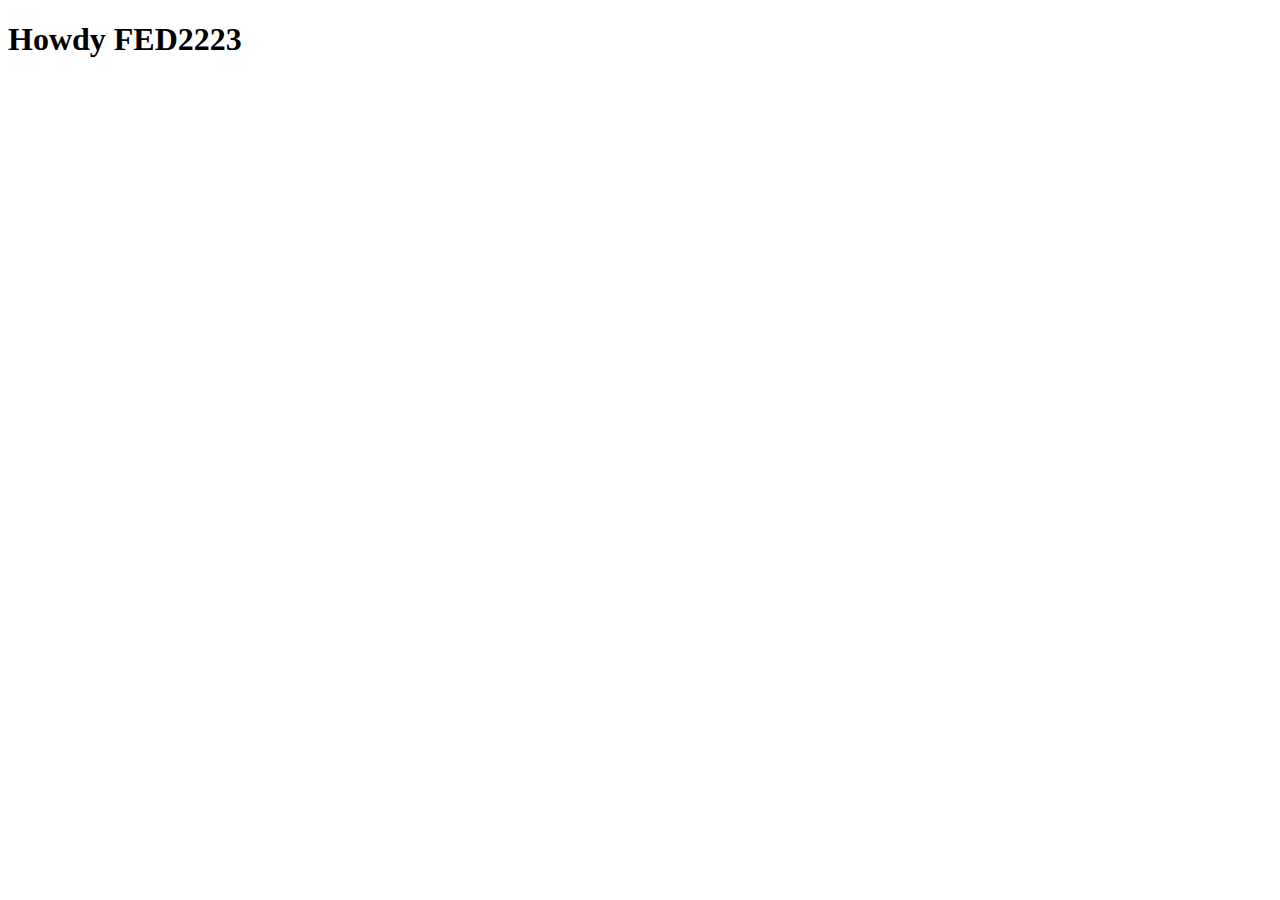
==== index.html @ 6587eef7 "Add files via upload" ====
<!doctype html>
<html lang="nl">
	
<head>
	<meta charset="UTF-8">
	<meta name="author" content="jouw naam">
	<meta name="viewport" content="width=device-width, initial-scale=1">
	
	<title>Howdy FED2223</title>
	
	<link href="styles/style.css" rel="stylesheet">
	<link rel="icon" type="image/svg+xml" href="images/favicon.svg">
</head>

<body>
	<h1>Howdy FED2223</h1>

	<script defer src="scripts/script.js"></script>
</body>
	
</html>
---- styles/style.css ----
/**************/
/* CSS REMEDY */
/**************/
*, *::after, *::before {
  box-sizing:border-box;  
}

button, summary {
	cursor: pointer;
}





/*********************/
/* CUSTOM PROPERTIES */
/*********************/
:root {
	/* startje */
	--color-text:#111;
	--color-background:#eee;
}





/****************/
/* JOUW STYLING */
/****************/

/* jouw code */
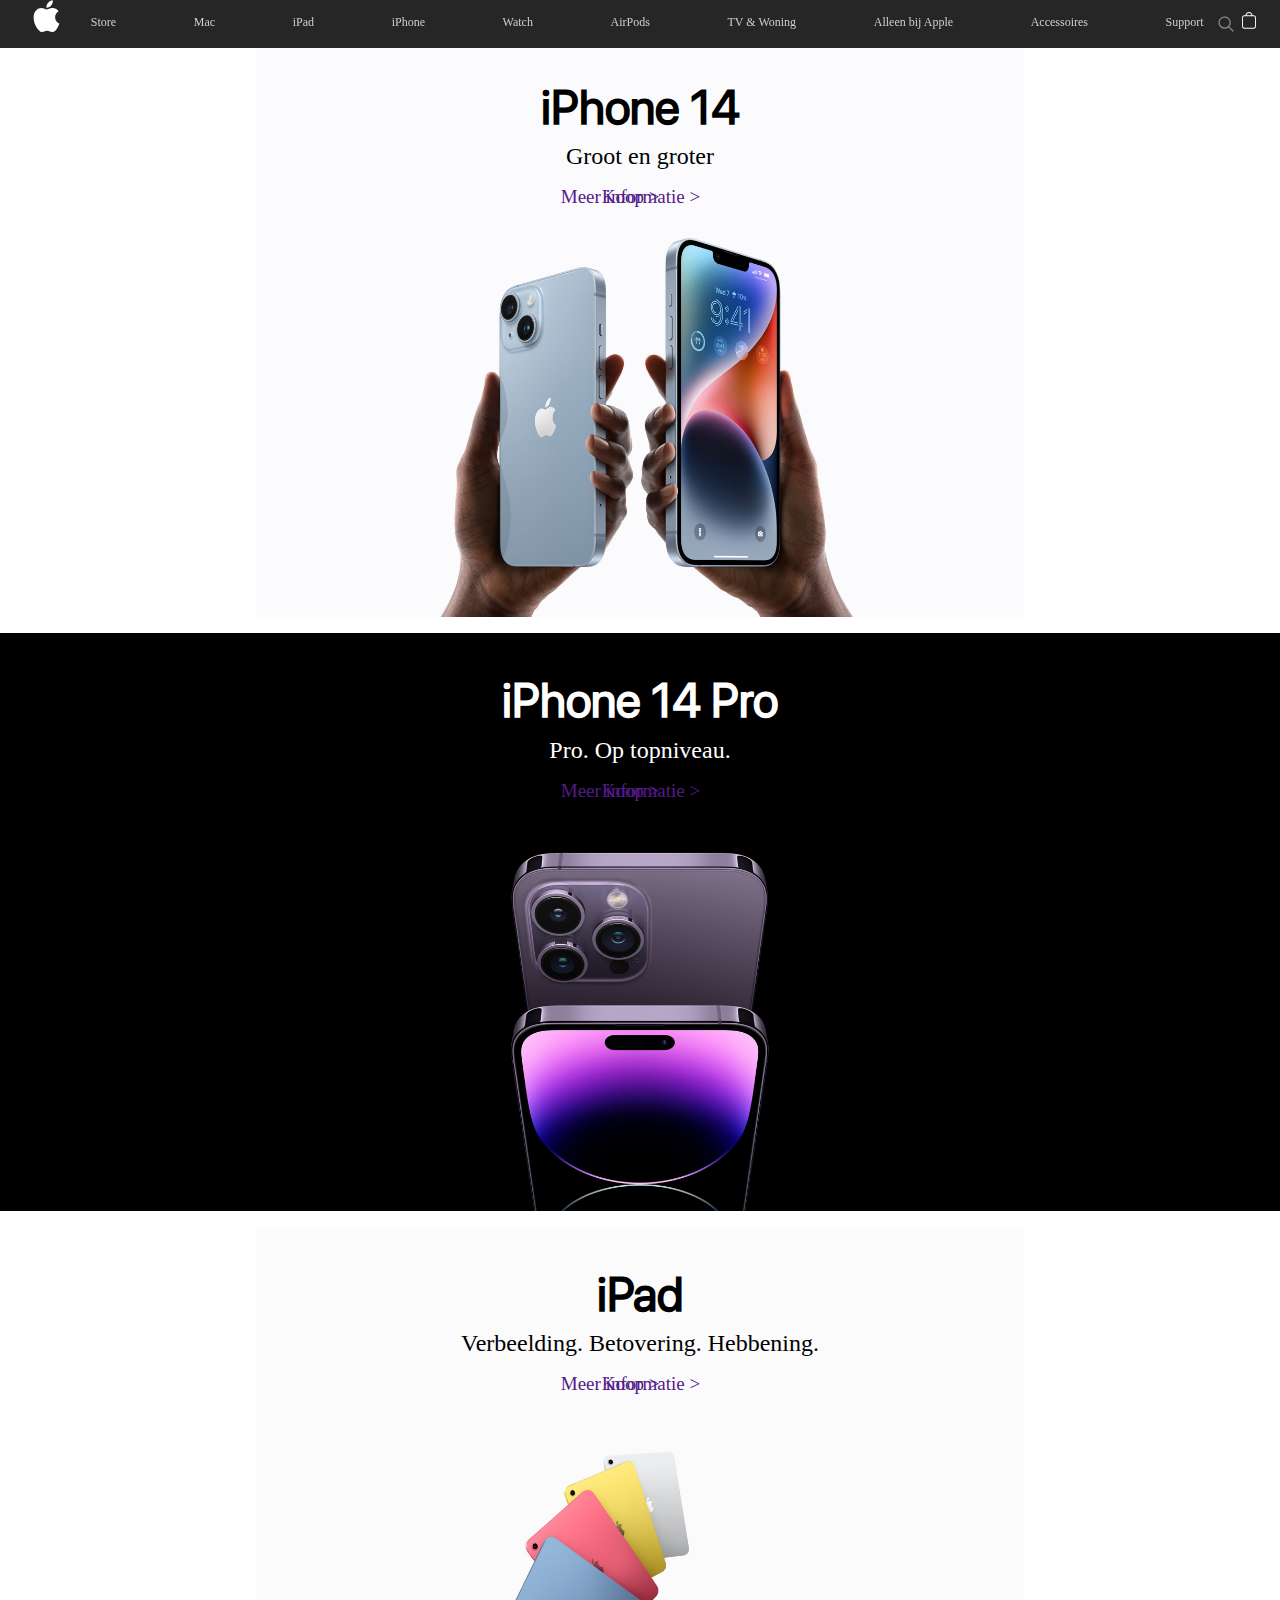
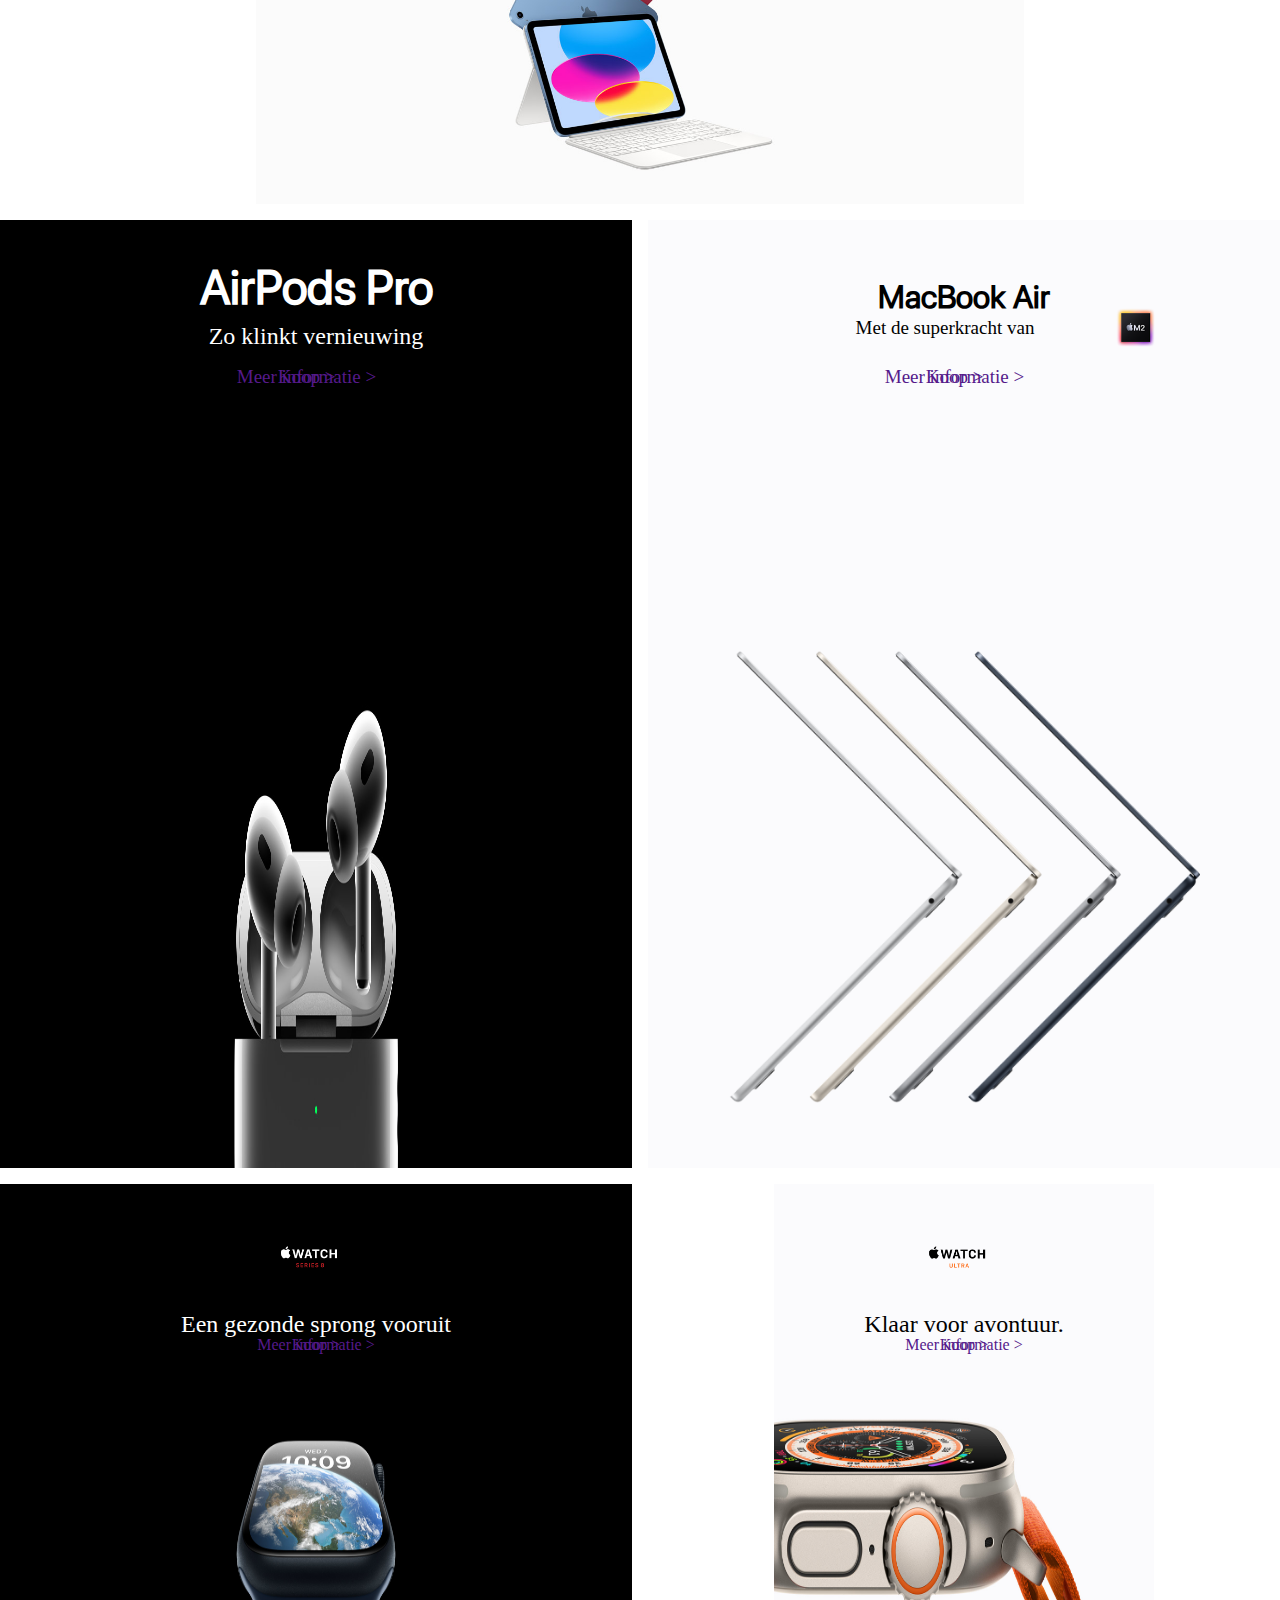
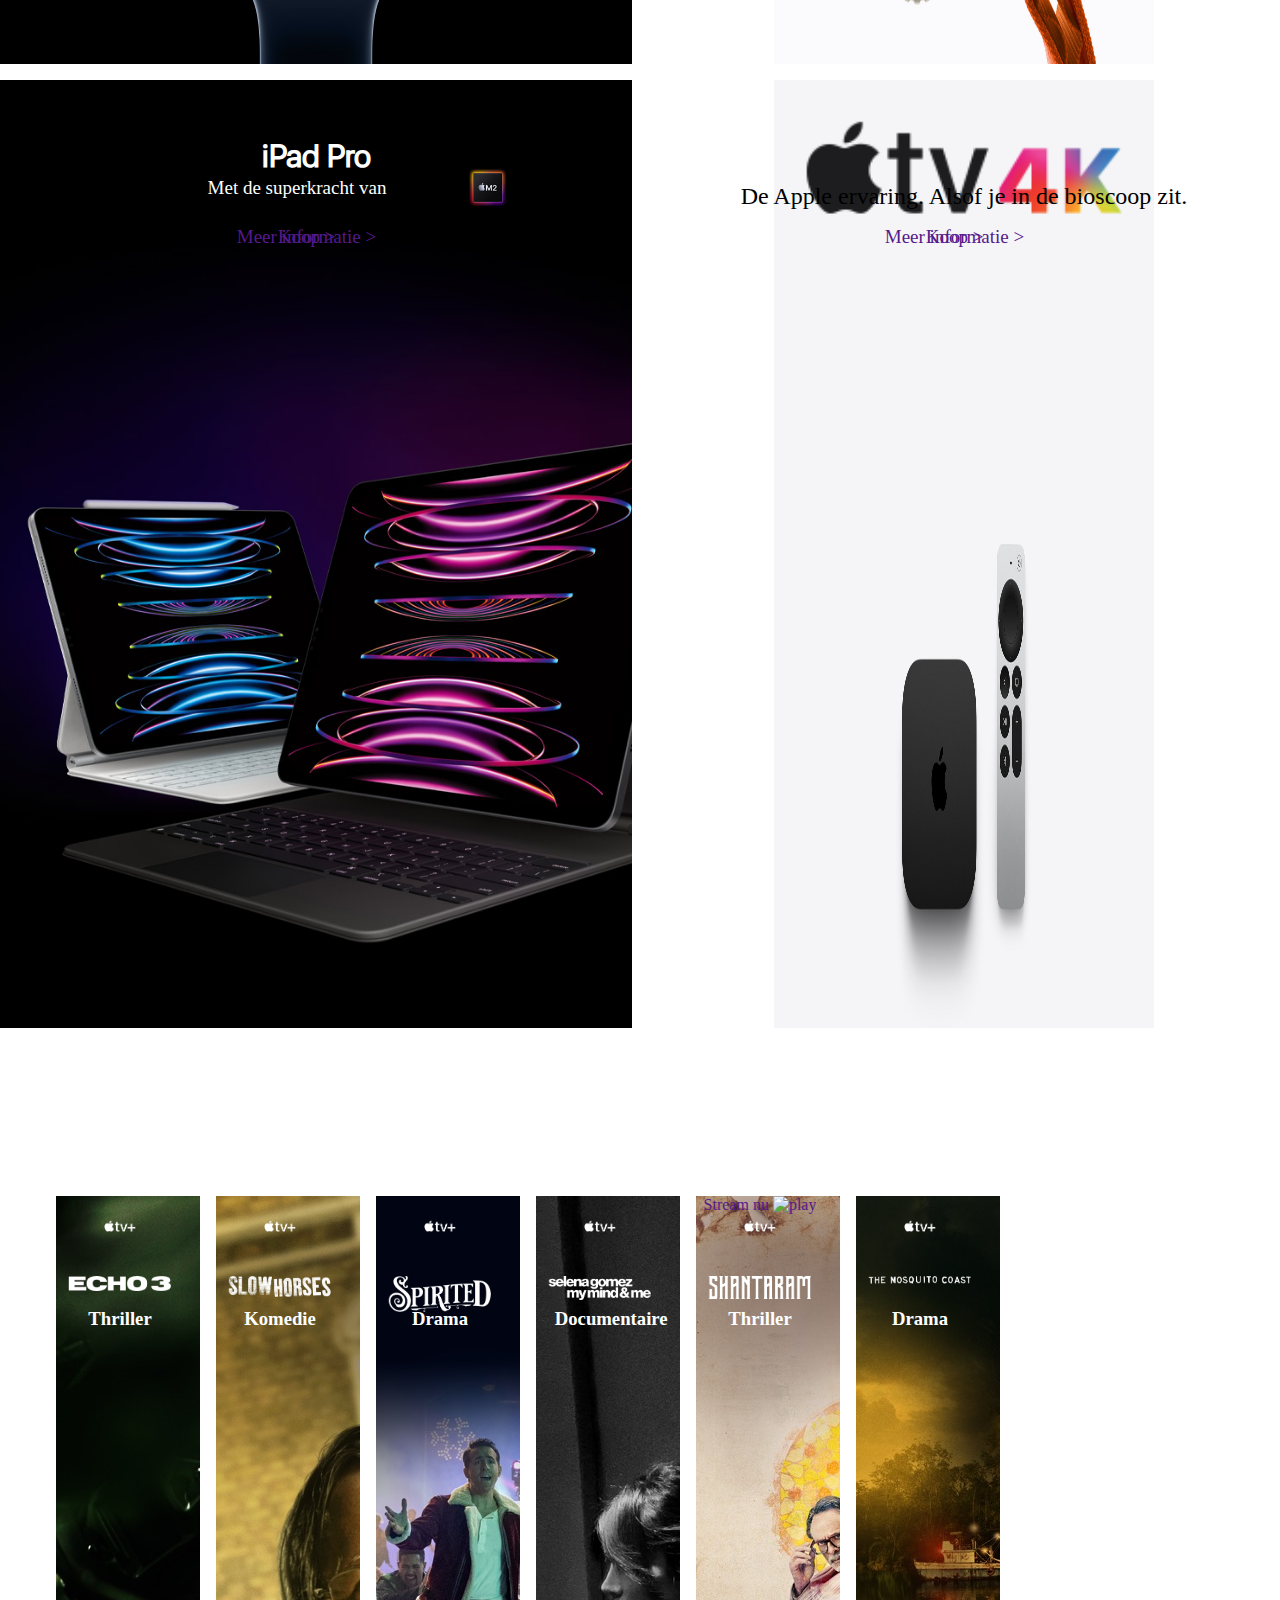
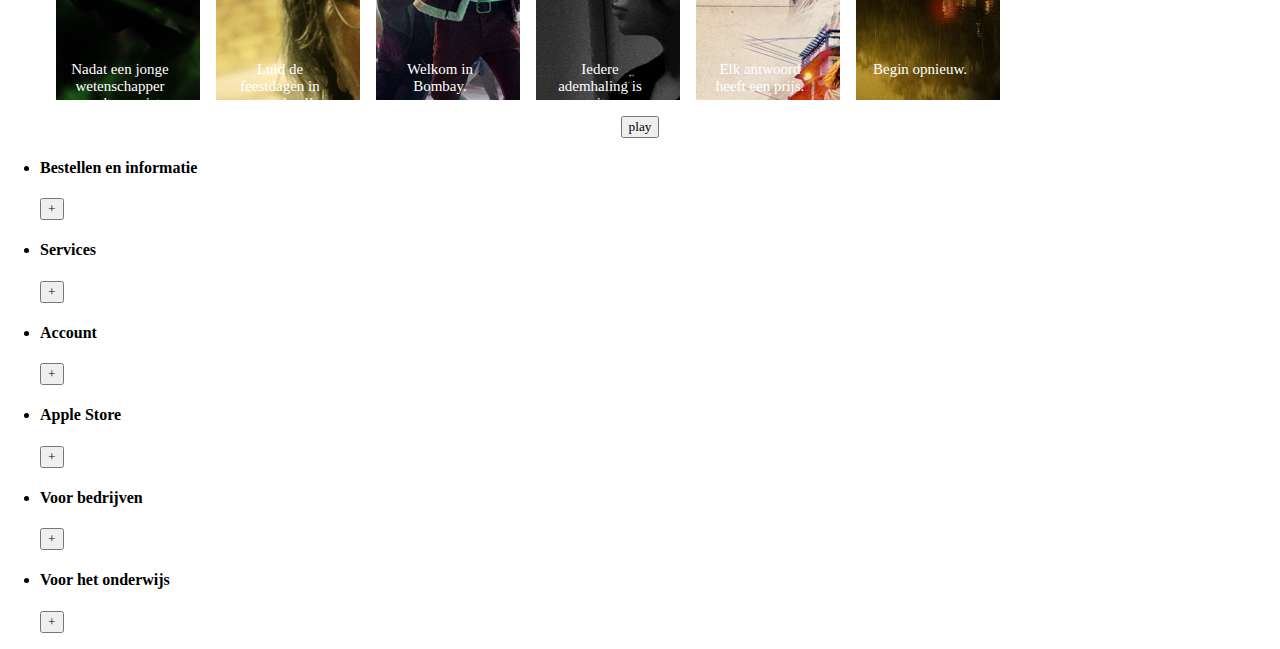
==== commit 98ff419f: "Add files via upload" ====
--- a/index.html
+++ b/index.html
@@ -1,21 +1,278 @@
-<!doctype html>
-<html lang="nl">
-	
-<head>
-	<meta charset="UTF-8">
-	<meta name="author" content="jouw naam">
-	<meta name="viewport" content="width=device-width, initial-scale=1">
-	
-	<title>Howdy FED2223</title>
-	
-	<link href="styles/style.css" rel="stylesheet">
-	<link rel="icon" type="image/svg+xml" href="images/favicon.svg">
-</head>
-
-<body>
-	<h1>Howdy FED2223</h1>
-
-	<script defer src="scripts/script.js"></script>
-</body>
-	
-</html>
+<!doctype html>
+<html lang="nl">
+	
+<head>
+	<meta charset="UTF-8">
+	<meta name="author" content="Josette Derksen">
+	<meta name="viewport" content="width=device-width, initial-scale=1">
+	<title>Startpagina Apple</title>
+	
+	<link href="./styles/style.css" rel="stylesheet">
+
+</head>
+
+<!-- Shortcut comments: HTML ctrl+/ -->
+
+<body>
+	<header> 
+<!-- Navigatie (die altijd blijft staan) -->
+		<h1><a href=""><img class="navimg" src="./images/mobile_homepage/icoon_applelogo.svg" alt="Homepagina"> </a></h1>
+
+		<button class="hamburgerbutton" aria-hidden="true">
+			<span class="span1"></span>
+			<span class="span2"></span>
+		</button>
+
+		<img class="zoekicoon" src="./images/mobile_homepage/zoekicoon.svg" alt="zoeken">
+		
+		<a href=""><img class="navimg" src="./images/mobile_homepage/icoon_winkelwagen.svg" alt="Winkelwagen"></a>
+		
+
+
+
+<!-- Hamburger menu navigatie -->
+		<nav>
+			<form class="zoekform" action="/search">	
+				<input id="zoeken" type="text" name="search" placeholder="Zoeken op apple.com">
+				<label for="zoeken">Zoeken</label>
+			</form>	
+
+			<span class="lijn"></span>
+
+			<ul>
+				<li><a class="navLink" href="">Store</a></li>
+				<li><a class="navLink" href="">Mac</a></li>
+				<li><a class="navLink" href="">iPad</a></li>
+				<li><a class="navLink" href="">iPhone</a></li>
+				<li><a class="navLink" href="">Watch</a></li>
+				<li><a class="navLink" href="">AirPods</a></li>
+				<li><a class="navLink" href="">TV & Woning</a></li>
+				<li><a class="navLink" href="">Alleen bij Apple</a></li>
+				<li><a class="navLink" href="">Accessoires</a></li>
+				<li><a class="navLink" href="">Support</a></li>
+			</ul>
+		</nav>
+	</header>
+
+<!-- Main -->
+		<main>
+			<!-- iPhone 14 -->
+			<section class="wit">
+				<a  class="wit" href="">
+					<h2>iPhone 14</h2>
+					<p>Groot en groter</p>
+					<img src="./images/mobile_homepage/1_iphone14voor_achterkant.jpg" alt="iPhone 14 voor- en achterkant">
+				</a>
+				<a class="link" href="">Meer informatie ></a>
+				<a class="link2" href="">Koop > </a>
+			</section>
+			
+			<!-- iPhone 14 Pro -->
+			<section class="zwart">
+				<a class="zwart" href="">
+					<h2>iPhone 14 Pro</h2>
+					<p>Pro. Op topniveau.</p>
+					<img src="./images/mobile_homepage/5_iphone4groot.jpg" alt="iPhone 14">
+				</a>
+				<a class="link" href="">Meer informatie ></a>
+				<a class="link2" href="">Koop > </a>
+			</section>
+
+
+			<!-- iPad -->
+			<section class="wit">
+				<a class="wit"href="">
+					<h2>iPad</h2>
+					<p>Verbeelding. Betovering. Hebbening.</p>
+					<img src="./images/mobile_homepage/2_5ipadskleuren.jpg" alt="iPads in verschillende kleuren, 1 met toetsenbord.">
+				</a>
+				<a class="link" href="">Meer informatie ></a>
+				<a class="link2" href="">Koop > </a>
+			</section>
+
+			<!-- AirPods Pro -->
+			<section class="zwart">
+				<a class="zwart" href="">
+					<h2>AirPods Pro</h2>
+					<p>Zo klinkt vernieuwing</p>
+					<img src="./images/mobile_homepage/6_airpods.jpg" alt="AirPods pro">
+				</a>
+				<a class="link" href="">Meer informatie ></a>
+				<a class="link2" href="">Koop > </a>
+			</section>
+
+			<!-- MacBook Air -->
+			<section class="witm2">
+				<a class="wit" href="">
+					<h2>MacBook Air</h2>
+					<p class="metm2">Met de superkracht van</p>
+					<img class="m2" src="./images/mobile_homepage/11_m2.png" alt="AppleM2">
+					<img class="macbookair" src="./images/mobile_homepage/promo_macbookair.png" alt="macBook Air">
+				</a>
+				<a class="link" href="">Meer informatie ></a>
+				<a class="link2" href="">Koop > </a>
+			</section>
+
+			<!-- Watch series 8 -->
+			<section class="zwart">
+				<a class="zwart" href="">
+					<h2 class="watchlogo">
+						<img class="watchlogo" src="./images/mobile_homepage/7_watchseries8.png" alt="Apple watch series 8">
+					</h2>
+					<p class="watchtekst">Een gezonde sprong vooruit</p>
+					<img src="./images/mobile_homepage/8_applewatchgrootjpg.jpg" alt="AppleWatch">
+				</a>
+				<a class="link1" href="">Meer informatie ></a>
+				<a class="link1" href="">Koop > </a>
+			</section>
+
+			<!-- Watch Ultra -->
+			<section class="wit">
+				<a class="wit" href="">
+					<h2 class="watchlogo">
+						<img class="watchlogo" src="./images/mobile_homepage/9_watchultra.png" alt="Apple watch ultra">
+					</h2>
+					<p class="watchtekst">Klaar voor avontuur.</p>
+					<img src="./images/mobile_homepage/10_watchheelgroot.jpg" alt="AppleWatch">
+				</a>
+				<a class="link1" href="">Meer informatie ></a>
+				<a class="link1" href="">Koop > </a>
+			</section>
+
+			<!-- iPad Pro-->
+			<section class="zwartm2">
+				<a class="zwart" href="">
+					<h2>iPad Pro</h2>
+					<p class="metm2">Met de superkracht van</p>
+					<img class="m2" src="./images/mobile_homepage/11_m2.png" alt="AppleM2">
+					<img class="macbookair" src="./images/mobile_homepage/12_ipad2x.jpg" alt="iPad Pro">
+				</a>
+				<a class="link" href="">Meer informatie ></a>
+				<a class="link2" href="">Koop > </a>
+			</section>
+
+			<!-- tv 4K -->
+			<section class="wit">
+				<a class="wit" href="">
+					<h2>
+						<img class="appletv" src="./images/mobile_homepage/13_tv4k.png" alt="Apple tv 4k">
+					</h2>
+					<p>De Apple ervaring. Alsof je in de bioscoop zit.</p>
+					<img src="./images/mobile_homepage/14_appleremote.jpg" alt="Apple Tv Remote">
+				</a>
+				<a class="link" href="">Meer informatie ></a>
+				<a class="link2" href="">Koop > </a>
+			</section>
+
+<!-- Carousel -->
+
+			<section class="carousel">
+				<ul>
+					<li>
+						<a href="">
+							<h3>Thriller</h3>
+							<p>Nadat een jonge wetenschapper wordt vermist, gaan haar man en broer op zoek.</p>
+							<p class="streambutton">Stream nu</p>
+							<img class="titel" src="./images/mobile_homepage/Carousel/1_appletv.png" alt="AppleTv+">
+							<img class="titel2" src="./images/mobile_homepage/Carousel/2_echo3_titel.png" alt="Echo 3">
+							<img src="./images/mobile_homepage/Carousel/3_echo3.jpg" alt="">
+						</a>
+					</li>
+					<li>
+						<a href="">
+							<h3>Komedie</h3>
+							<p>Luid de feestdagen in met een knaller.</p>
+							<p class="streambutton">Stream nu</p>
+							<img class="titel" src="./images/mobile_homepage/Carousel/1_appletv.png" alt="AppleTv+">
+							<img class="titel2" src="./images/mobile_homepage/Carousel/4_slowhorses_titel.png" alt="">
+							<img src="./images/mobile_homepage/Carousel/5_slowhorses.jpg" alt="">
+						</a>
+					</li>
+					<li>
+						<a href="">
+							<h3>Drama</h3>
+							<p>Welkom in Bombay.</p>
+							<p class="streambutton">Stream nu</p>
+							<img class="titel" src="./images/mobile_homepage/Carousel/1_appletv.png" alt="AppleTv+">
+							<img class="titel2" src="./images/mobile_homepage/Carousel/6_spirited_titel.png" alt="">
+							<img src="./images/mobile_homepage/Carousel/7_spirited.jpg" alt="">							
+						</a>
+					</li>
+					<li>
+						<a href="">
+							<h3>Documentaire</h3>
+							<p>Iedere ademhaling is vooruitgang.</p>
+							<p class="streambutton">Stream nu</p>
+							<img class="titel" src="./images/mobile_homepage/Carousel/1_appletv.png" alt="AppleTv+">
+							<img class="titel2" src="./images/mobile_homepage/Carousel/9_selenagomez_titel.png" alt="">
+							<img src="./images/mobile_homepage/Carousel/10_selenagomez.jpg" alt="">
+							<img src="" alt="play">
+						</a>
+					</li>
+					<li>
+						<a href="">
+							<h3>Thriller</h3>
+							<p>Elk antwoord heeft een prijs.</p>
+							<p class="streambutton">Stream nu</p>
+							<img class="titel" src="./images/mobile_homepage/Carousel/1_appletv.png" alt="AppleTv+">
+							<img class="titel2" src="./images/mobile_homepage/Carousel/8_shantaram_titel.png" alt="">
+							<img src="./images/mobile_homepage/Carousel/9_shantaram.jpg" alt="">
+							<img src="" alt="play">
+						</a>
+						<a href="">Stream nu
+							<img src="" alt="play">
+						</a>
+					</li>
+					<li>
+						<a href="">
+							<h3>Drama</h3>
+							<p> Begin opnieuw.</p>
+							<p class="streambutton">Stream nu</p>
+							<img class="titel" src="./images/mobile_homepage/Carousel/1_appletv.png" alt="AppleTv+">
+							<img class="titel2" src="./images/mobile_homepage/Carousel/11_themosquitocoast_titel.png" alt="">
+							<img src="./images/mobile_homepage/Carousel/12_themosquitocoast.jpg" alt="">
+							<img src="" alt="play">>
+						</a>
+					</li>
+				</ul>
+				<button type="button">play</button>
+			</section>
+
+		</main>
+
+<!-- Moeten alle categorieën kunnen uitklappen in de footer? -->
+
+	<footer>
+		<nav class="footer">
+			<ul>
+				<li>
+					<h4>Bestellen en informatie</h4>
+					<button type="button">+</button>
+				</li>
+				<li>
+					<h4>Services</h4>
+					<button type="button">+</button>
+				</li>
+				<li>
+					<h4>Account</h4>
+					<button type="button">+</button>
+				</li>
+				<li>
+					<h4>Apple Store</h4>
+					<button type="button">+</button>
+				</li>
+				<li>
+					<h4>Voor bedrijven</h4>
+					<button type="button">+</button>
+				</li>
+				<li>
+					<h4>Voor het onderwijs</h4>
+					<button type="button">+</button>
+				</li>
+			</ul>
+		</nav>
+	</footer>
+
+	<script defer src="./scripts/script.js"></script>
+</body>
+
--- a/styles/style.css
+++ b/styles/style.css
@@ -1,34 +1,551 @@
-/**************/
-/* CSS REMEDY */
-/**************/
-*, *::after, *::before {
-  box-sizing:border-box;  
-}
-
-button, summary {
-	cursor: pointer;
-}
-
-
-
-
-
-/*********************/
-/* CUSTOM PROPERTIES */
-/*********************/
-:root {
-	/* startje */
-	--color-text:#111;
-	--color-background:#eee;
-}
-
-
-
-
-
-/****************/
-/* JOUW STYLING */
-/****************/
-
-/* jouw code */
-
+/* CSS REMEDY */
+*, *::after, *::before {
+    box-sizing:border-box;  
+    font-family: 'SF Pro';
+}
+
+button, summary {
+    cursor: pointer;
+}
+
+
+
+/* Fonts */
+@font-face {
+    font-family: 'SF-Pro Display Regular';
+    src: url(../fonts/SF-Pro-Display-Regular.otf) format('opentype');
+}
+
+@font-face {
+    font-family: 'SF Pro';
+    src: url(../fonts/SF-Pro.ttf) format('truetype');
+}  
+
+
+  
+
+/* Custom properties */
+:root {
+    /* Header */
+    --header-color1: rgba(0, 0, 0, 0.85);
+    --header-color2: #6e6e73;
+
+    /* Nav */
+    --p-nav-color: #CCCCCC;
+
+    /* Hamburgermenu */
+    --burger-button-color: #6e6e73;
+    --searchbar-color: #1D1D1F; 
+    --burger-lines-color: #424245;
+    --burgerground-color: black; 
+
+    /* Zoekbalk */
+    --label-color: #1F74C5;
+
+    /* Main */
+    --p-color:black;
+    --p-color2: white;
+    --background-color1:white;
+    --background-color2: black;   
+}
+
+/* Body */
+body{ 
+    margin: 0;
+}
+
+h2 {
+    font-family: 'SF-Pro Display Regular';
+}
+
+
+
+/* Nav (altijd aanwezig) */
+header {
+    padding: 1em;
+    height: 3em;
+    background-color: var(--header-color1);
+    display: flex;
+    justify-content: space-between;
+    align-items: center;
+    position:fixed;
+    z-index: 100;
+    width: 100%;
+}
+
+header a {
+    padding: 0.5em ;
+}
+
+header > h1 {
+    z-index: 100;
+}
+
+img.navimg {
+    width: auto;
+    height: auto;
+}
+
+button.hamburgerbutton{
+    background-color: transparent;
+    border: 0;
+    order: -100;
+}
+
+
+
+
+    /* Hamburgermenu button */
+button > span {
+    display: block;
+    width: 15px;
+    height: 0.11em;
+    margin-bottom: 5px;
+    position: relative;
+    background: var(--burger-button-color);
+    border-radius: 3px;
+    z-index: 100;
+    transition: 0.5s ease;
+}
+
+.hamburgerbutton.clicked .span1 {
+    transform: rotate(45deg);
+    top: 0.55em;
+}
+  
+.hamburgerbutton.clicked .span2 {
+    transform: rotate(-45deg);
+}
+
+
+
+/* Hamburgermenu */
+header nav{
+    display: grid;
+    align-content: start;
+    gap: 1em;
+    background-color: var(--burgerground-color);
+    position: fixed;
+    inset: 0;
+    transform: translateY(-100%);
+    transition: .5s;
+    padding: 0.5em;
+    z-index: 50;
+}
+
+    /* Navigatie openen */
+header nav.open {
+    transform: translateY(0%);
+}
+
+header nav ul {
+    margin: 0;
+    list-style: none;
+    display: flex;
+    flex-direction: column;
+    gap: 0.1em;
+    padding: 0 30px 0 25px;
+    font-size: 17px;
+}
+
+ header nav li {
+    border: none;
+    display: flex;
+    flex-direction: row;
+    border-bottom: solid 0.1em var(--searchbar-color);;
+}
+
+a.navLink {
+    text-decoration: none;
+    color: var(--p-nav-color);
+    height: 2.5em;
+}
+
+    /* Zoekbalk */
+.zoekform {
+    display: flex;
+    align-items: center;
+    font-size: 1em;
+    background-color: var(--searchbar-color);
+    border-radius: 0.5em;
+    margin-top: 2.5em;
+}
+      
+.zoekform input[type="text"] {
+    display: block;
+    padding: 0.5em;
+    border: none;
+    font-size: 17px;
+    background-color: var(--searchbar-color);
+    border-radius: 0.5em;
+    color: var(--burger-button-color);
+    background-image: url(../images/mobile_homepage/zoekicoon.svg);
+    background-repeat: no-repeat;
+    background-position-x: 0.5em;
+    background-position-y: center ;
+    padding-left: 2em;
+    appearance: none;
+    transition: 1s;
+}
+
+input:focus {
+    padding: .8em .5em .2em;
+    transition: 1s;
+}
+
+label {
+    position: absolute;
+    height: 1.5em;
+    width: 100%;
+    top: 0;
+    left: 0;
+    padding: .5em;
+    display: flex;
+    align-items: center;
+    transition: 1s;
+    display: none;
+    color: var(--label-color);
+
+}
+
+input:focus + label {
+    transform: translateY(-.5em);
+    display: contents;
+}
+      
+.zoekbutton {
+    background-color: transparent;
+    border: none;
+    cursor: pointer;
+}
+
+img.zoekicoon {
+    height: 1em;
+    visibility: hidden;
+
+}
+
+/* Lijn tussen zoekbalk en categorieën */
+span.lijn {
+    background: var(--searchbar-color);;
+    width: 100%;
+    height: 0.1em;
+    position: block;
+}
+
+@media (min-width:45em) {
+    header nav {
+        position: static;
+        transform: none;
+        display: flex;
+        justify-content: space-between;
+        width: 100%;
+        background-color: transparent;
+        align-items: center;
+    }
+    
+    button.hamburgerbutton {
+        display: none;
+    }
+
+    header > a{
+        order: 100;
+    }
+    
+    header nav ul {
+        flex-direction: row;
+        padding:0;
+        background:none;
+        font-size: 12px;
+        justify-content: space-between;
+        width: 100%;
+    }
+
+    header nav li {
+        border-bottom: none;
+    }
+    
+    header nav a {
+        border:none;
+        z-index: 1;
+    }
+
+    .zoekform{
+        display: none;
+    }
+
+    .zoekform input[type="text"] {
+        display: none;
+    } 
+
+    img.zoekicoon {
+        visibility: visible;
+        order: 2;
+        align-content: center;
+        
+    }
+    
+    span.lijn {
+        display: none;
+    }
+
+    img.navimg {
+        width: 0.9em;
+        align-self: center;
+    }
+}
+
+
+
+/* Main */
+main {
+    text-align: center;
+}
+
+h2 {
+    font-size: 32px;
+    font-weight: 600;
+    line-height: 1.125em;
+}
+
+p {
+    font-size: 19px;
+}
+
+a {
+    text-decoration: none;
+}
+
+img {
+    height: auto;
+}
+
+section.wit {
+    background-color: var(--background-color1);
+}
+
+a.wit {
+    text-decoration: none;
+    color: var(--p-color);
+}
+
+section.zwart {
+    background-color: var(--background-color2);
+}
+
+a.zwart {
+    text-decoration: none;
+    color: var(--p-color2);
+}
+
+/*  */
+section.wit, section.zwart, .animatie, section.witm2, section.zwartm2 {
+    position: relative;
+    overflow: hidden;
+    min-height: 30em;
+}
+  
+section.wit h2, section.zwart h2, .animatie h2, section.witm2 h2, section.zwartm2 h2 {
+    position: absolute;
+    top: 1em;
+    left: 1em;
+    right: 1em;
+    z-index: 49;
+}
+  
+section.wit p, section.zwart p, .animatie p{
+    position: absolute;
+    top: 4.1em;
+    left: 1em;
+    right: 1em;
+    z-index: 49;
+}
+
+p.metm2 {
+    position: absolute;
+    top: 4.1em;
+    left: -1em;
+    right: 1em;
+    z-index: 49;
+}
+
+.link, .link2 {
+    position: absolute;
+    top: 8em;
+    left: 1em;
+    right: 1em;
+    margin-right: 1em;
+}
+
+.link {
+    left: -2em;
+}
+
+.link2 {
+    left: 10em;
+}
+
+section.wit img, section.zwart img, img.macbookair {
+    left: 50%; 
+    transform: translateX(-25%);
+    width: 200%;
+    height: 100%;
+}
+
+main section:nth-of-type(1)  {
+    padding-top: 0;
+}
+  
+.watchlogo {
+    transform: translateX(225%);
+    width: 15%;
+}
+
+.watchtekst {
+    padding-top: 1em;
+}
+
+.link1 {
+    position: absolute;
+    top: 9.5em;
+    left: 1em;
+    right: 1em;
+}
+
+section.witm2 {
+    background-color: var(--background-color1);
+
+}
+
+img.m2 {
+    position: absolute;
+    z-index: 30;
+    width: 2.5em;
+    left: 74%;
+    top: 5.5em;
+}
+
+
+/* Carousel */
+
+.carousel ul {
+    display: flex;
+}
+
+.carousel li {
+    position: relative;
+    overflow: hidden;
+    min-height: 60em;
+}
+
+.carousel h3 {
+    position: absolute;
+    top: 5em;
+    left: 1em;
+    right: 1em;
+    /* z-index: 49; */
+    color: var(--p-color2);
+}
+
+.titel {
+    position: absolute;
+    width: 25%;
+    top: 1.5em;
+    transform: translateX(150%);
+}
+
+.titel2 {
+    position: absolute;
+    width: 80%;
+    top: 5em;
+    transform: translateX(12.5%);
+}
+
+.carousel p {
+    position: absolute;
+    top: 30em;
+    left: 1em;
+    right: 1em;
+    z-index: 49;
+    font-size: 15px;
+    color: var(--p-color2);
+}
+
+p.streambutton {
+    position: absolute;
+    top: 35em;
+    color: var(--p-color);
+    background-color: var(--p-color2);
+    height: 3em;
+    width: 10em;
+    align-self: center;
+    align-content: center;
+    border-radius: 2em;
+    font-weight: bold;
+    left: 50%;
+}
+
+.carousel a {
+    position: absolute;
+    top: 8.5em;
+    left: 1em;
+    right: 1em;
+}
+
+
+@media (min-width:45em) {
+    main {
+        display: grid;
+        grid-template-columns:1fr 1fr;
+        gap:1em;
+    }
+
+    main section:nth-of-type(1), section:nth-of-type(2), section:nth-of-type(3)  {
+        grid-column-start: 1;
+        grid-column-end: -1;
+    }
+
+    main section:nth-of-type(1)  {
+        margin-top: 2.5em;
+    }
+
+    section.wit, section.zwart {
+        min-height: 30em;
+    }
+
+    section.wit img, section.zwart img {
+        transform: translatex(0%);
+        width: 60%;
+    }
+
+    section.wit h2, section.zwart h2, .animatie h2 {
+        top: 0;
+        font-size: 48px ;
+    }
+
+    section.wit p, section.zwart p, .animatie p {
+        font-size: 24px;
+        position: absolute;
+        top: 3.3em;
+    }
+    
+    .link, .link2 {
+        font-size: 19px;
+        position: absolute;
+        top: 7.7em;
+        left: 1em;
+        right: 1em;
+    }
+
+    .carousel {
+        grid-column-start: 1;
+        grid-column-end: -1;
+    }
+
+    .carousel li {
+        min-height: 40em;
+        min-width: 10em;
+    }
+
+
+  }
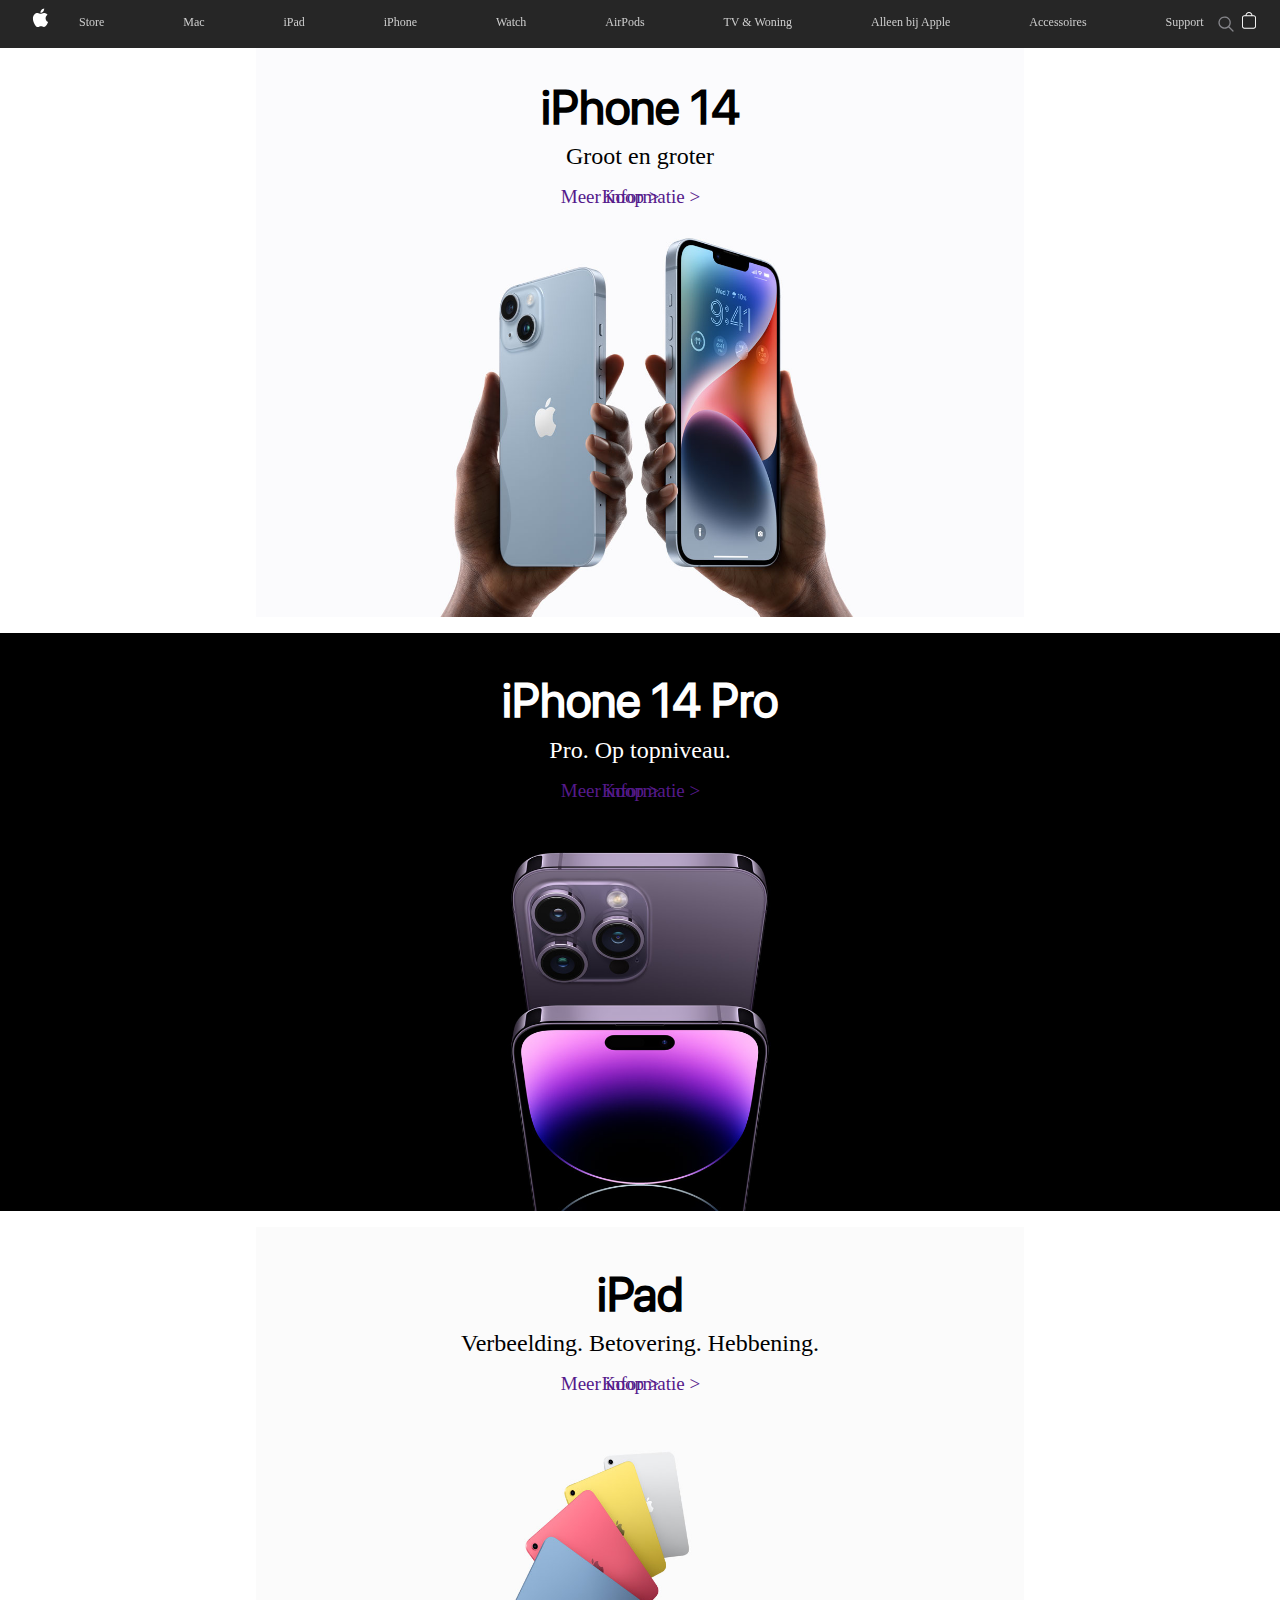
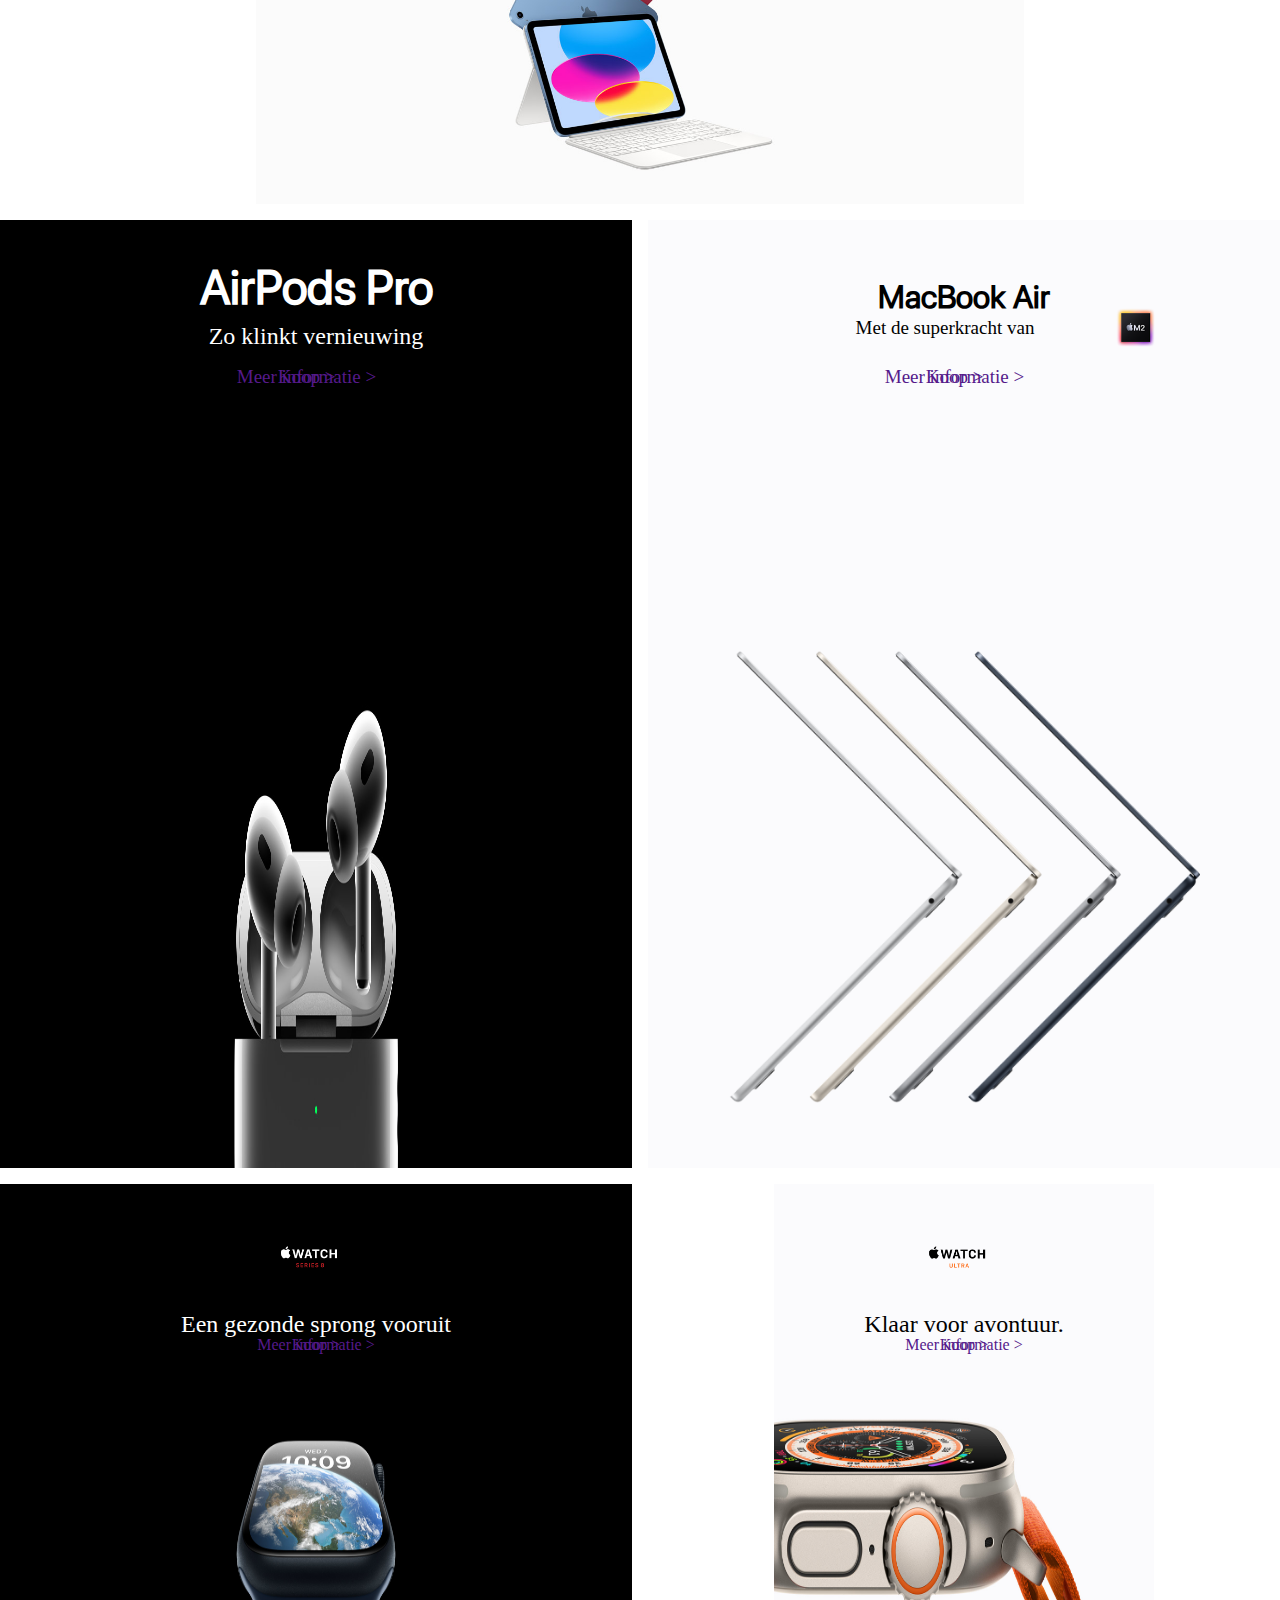
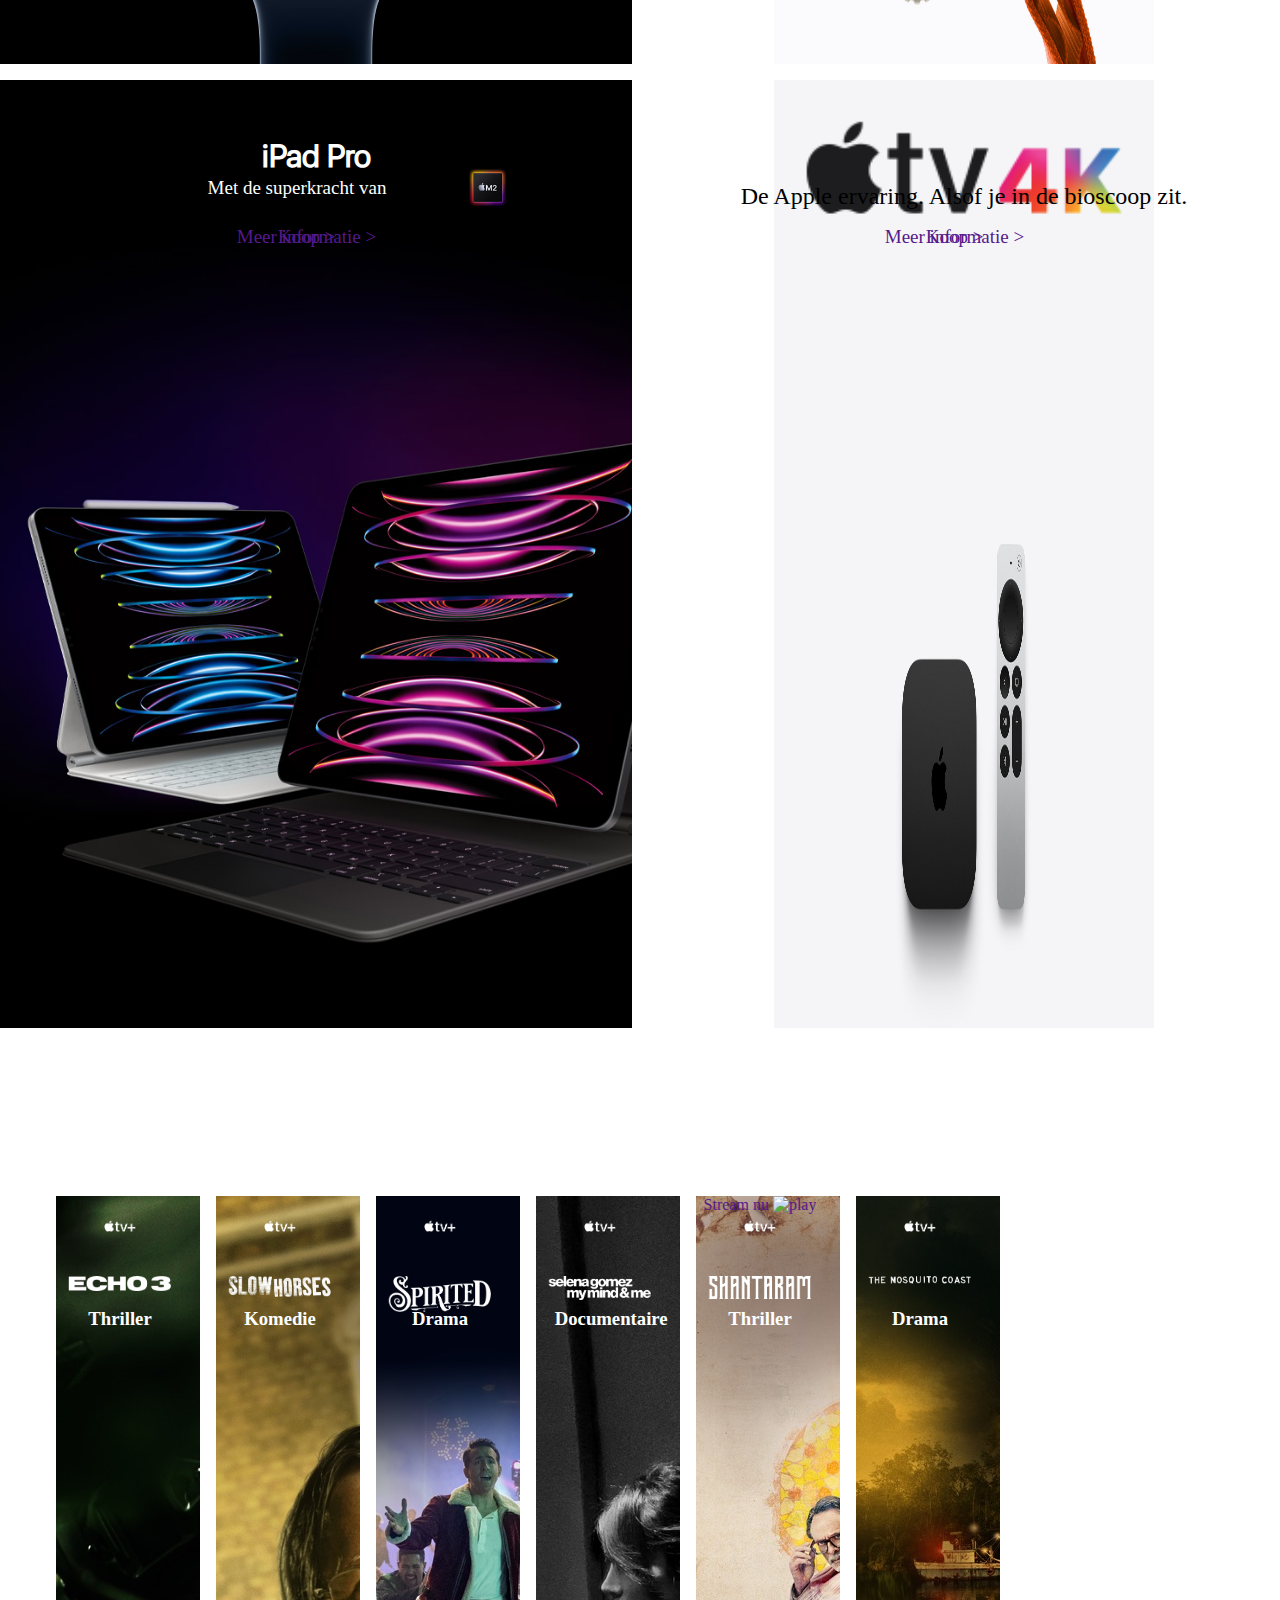
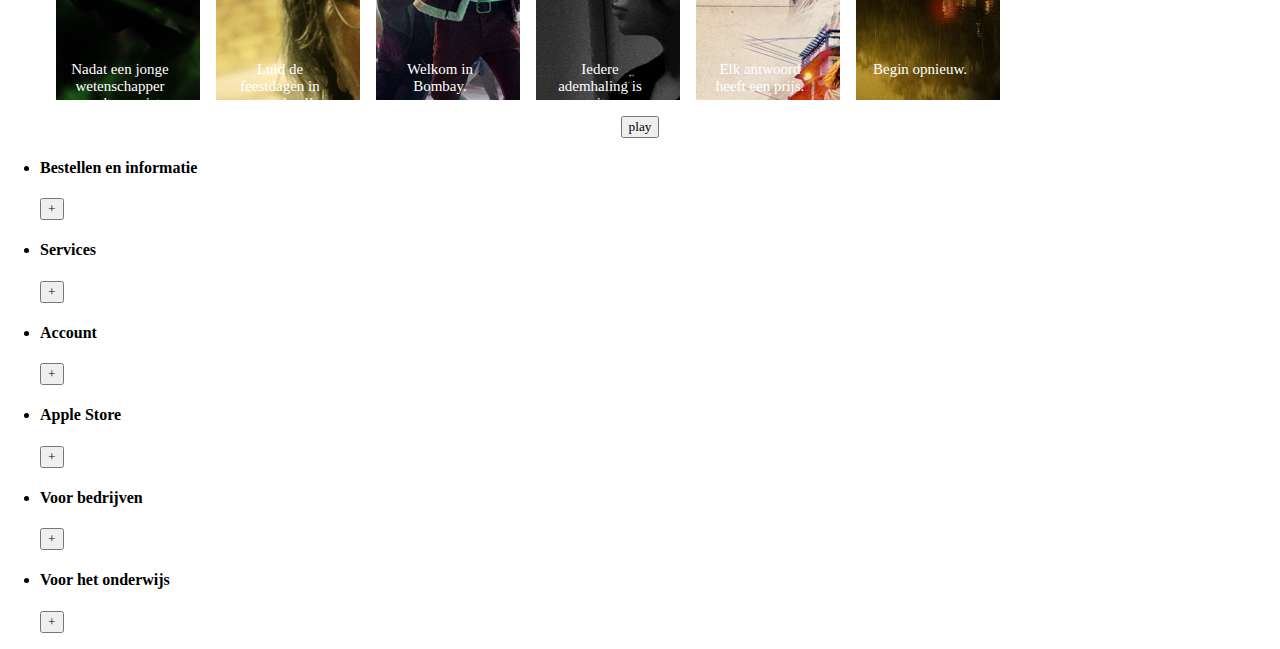
==== commit f15df8a4: "Update index.html" ====
--- a/index.html
+++ b/index.html
@@ -16,7 +16,7 @@
 <body>
 	<header> 
 <!-- Navigatie (die altijd blijft staan) -->
-		<h1><a href=""><img class="navimg" src="./images/mobile_homepage/icoon_applelogo.svg" alt="Homepagina"> </a></h1>
+		<h1><a href=""><img class="navimg1" src="./images/mobile_homepage/icoon_applelogo.svg" alt="Homepagina"> </a></h1>
 
 		<button class="hamburgerbutton" aria-hidden="true">
 			<span class="span1"></span>
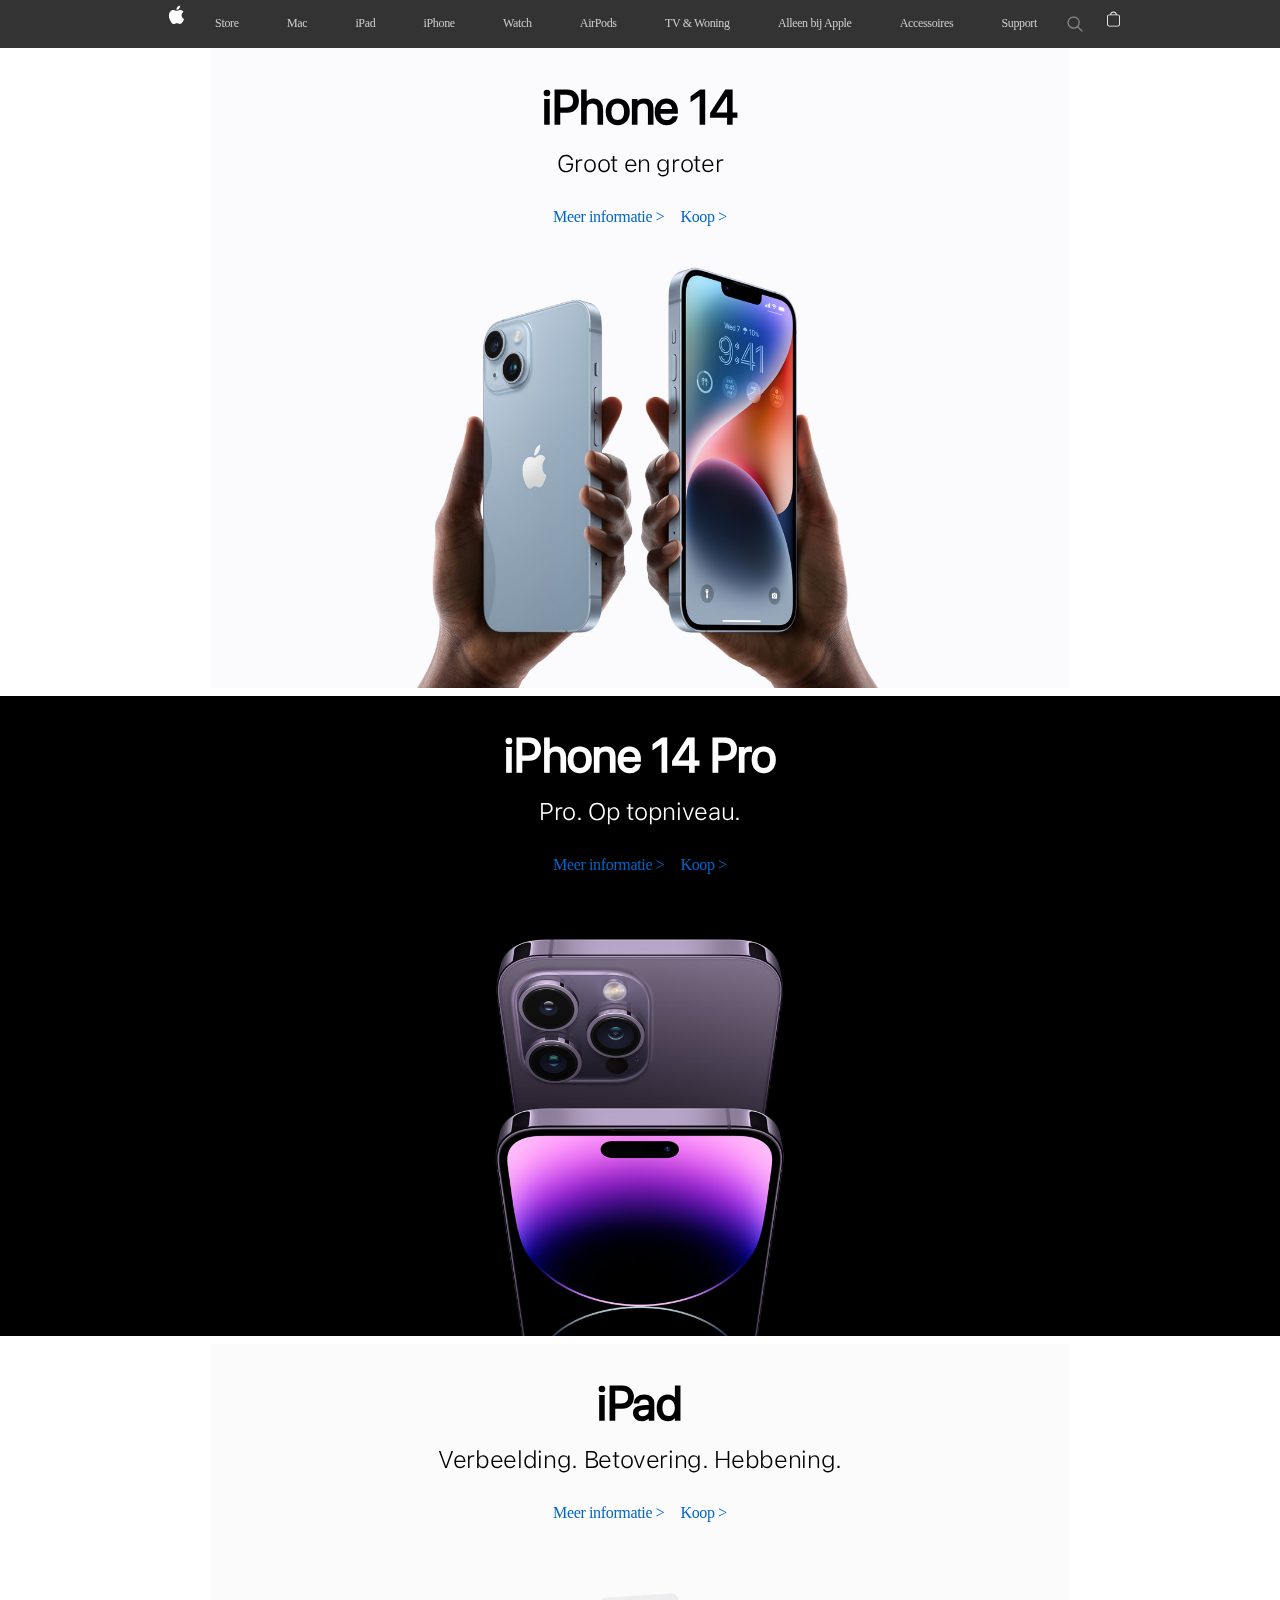
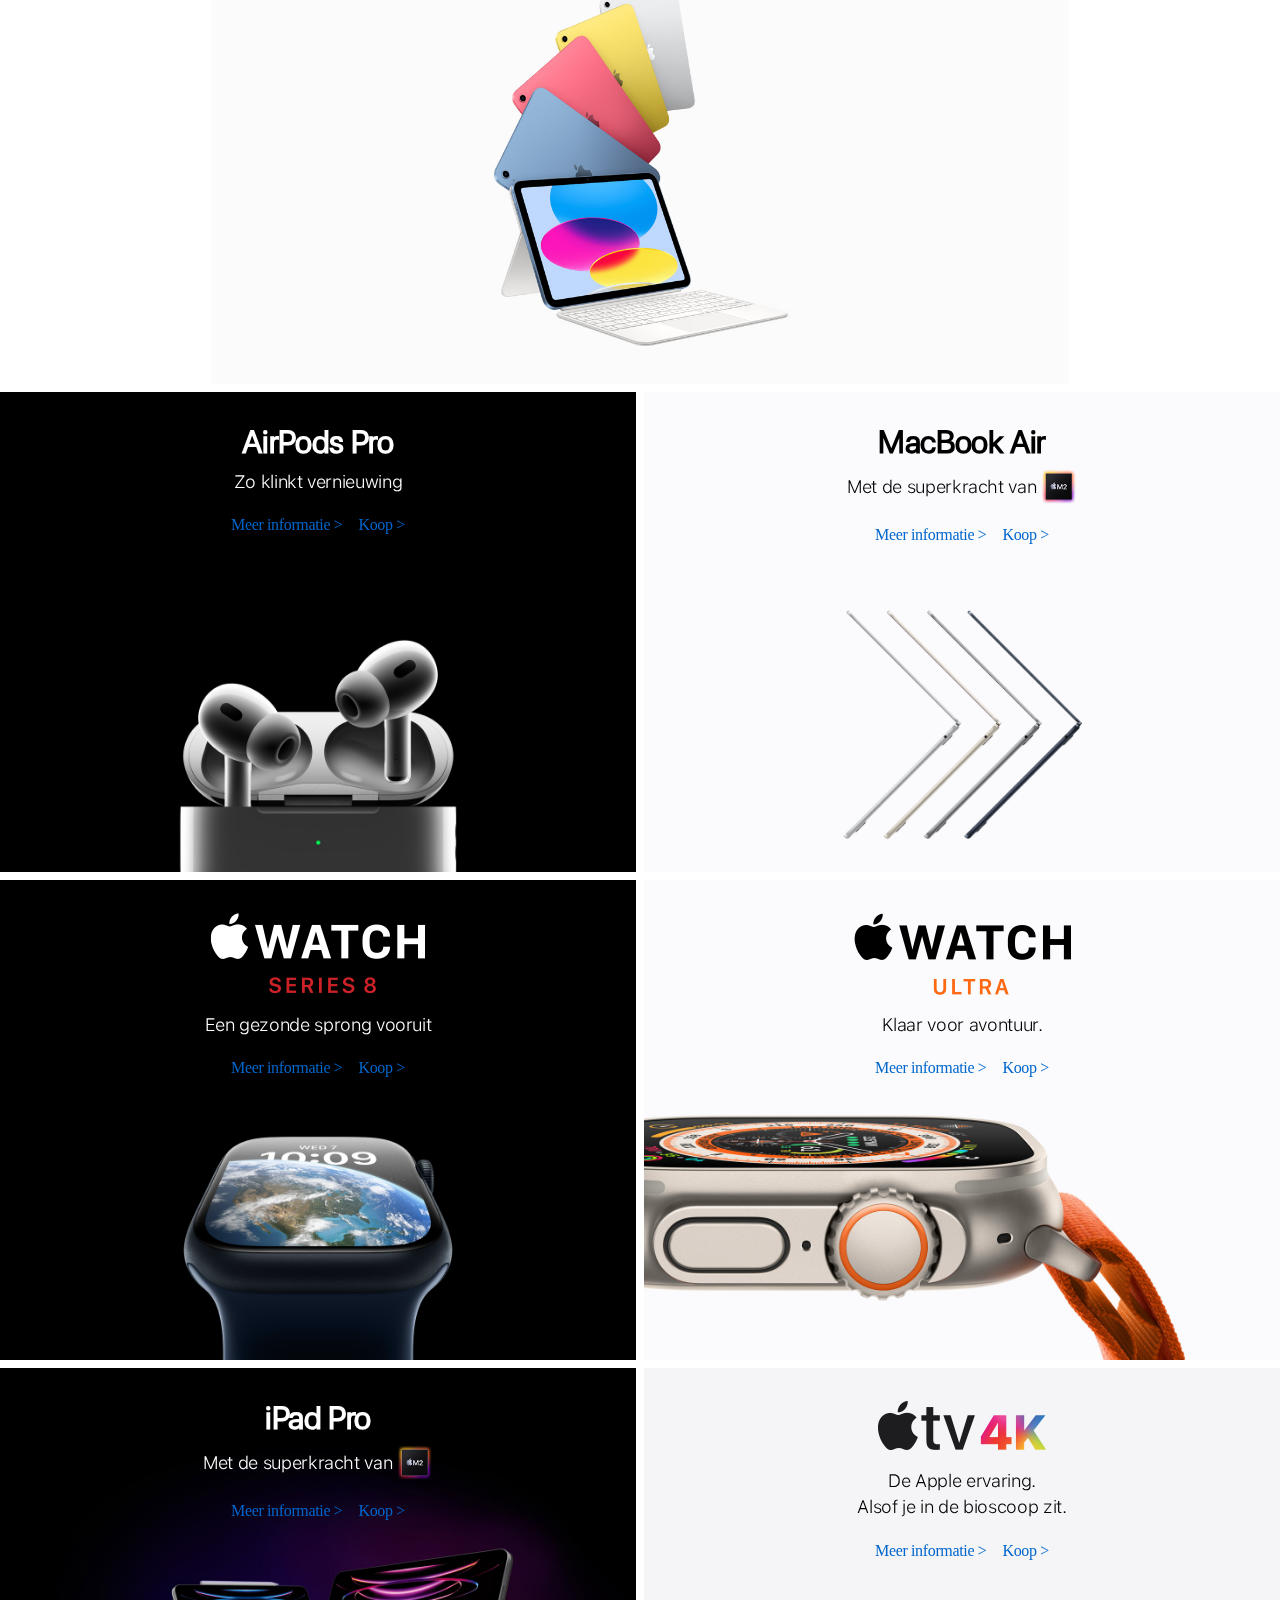
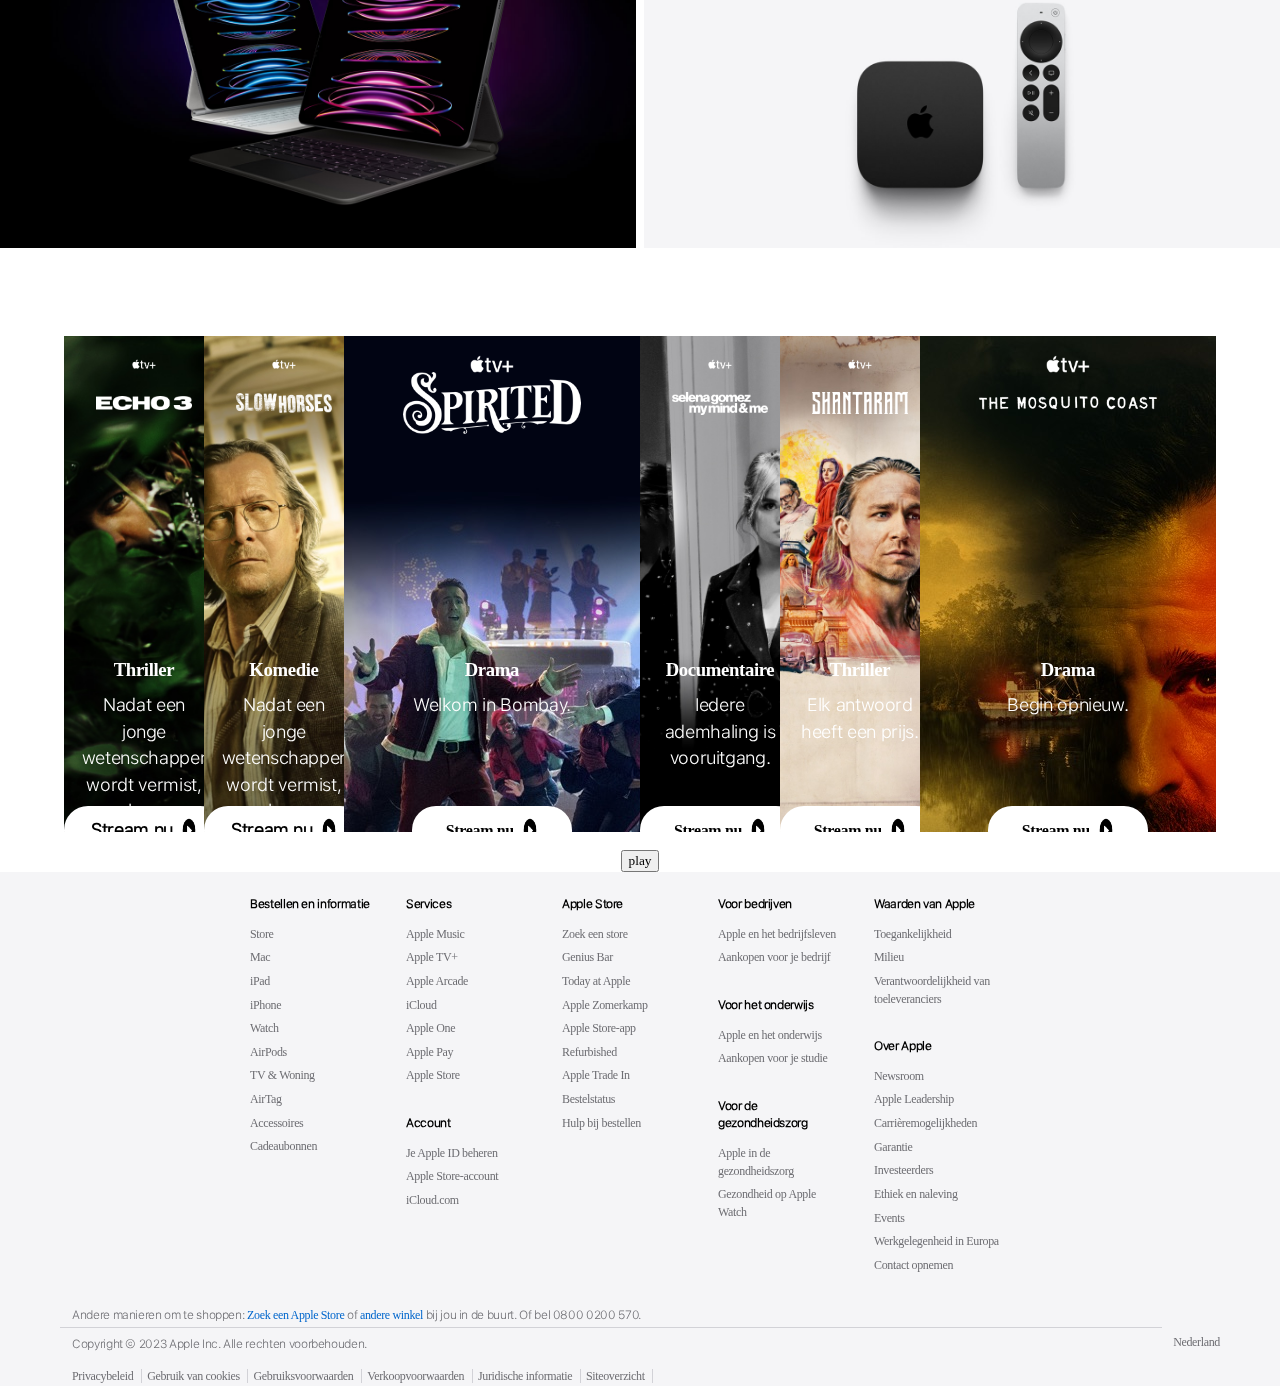
==== commit 3684d14c: "Add files via upload" ====
--- a/index.html
+++ b/index.html
@@ -8,6 +8,7 @@
 	<title>Startpagina Apple</title>
 	
 	<link href="./styles/style.css" rel="stylesheet">
+	<link rel="stylesheet" href="./styles/home.css">
 
 </head>
 
@@ -16,16 +17,16 @@
 <body>
 	<header> 
 <!-- Navigatie (die altijd blijft staan) -->
-		<h1><a href=""><img class="navimg1" src="./images/mobile_homepage/icoon_applelogo.svg" alt="Homepagina"> </a></h1>
-
-		<button class="hamburgerbutton" aria-hidden="true">
+		<h1><a href="" aria-label="Homepagina Apple"><img class="navimg1" src="./images/mobile_homepage/icoon_applelogo.svg" alt=""></a></h1>
+
+		<button class="hamburgerbutton" aria-label="Hamburgermenu">
 			<span class="span1"></span>
 			<span class="span2"></span>
 		</button>
 
-		<img class="zoekicoon" src="./images/mobile_homepage/zoekicoon.svg" alt="zoeken">
+		<img class="zoekicoon" src="./images/mobile_homepage/zoekicoon.svg" alt="Zoeken op Apple.com">
 		
-		<a href=""><img class="navimg" src="./images/mobile_homepage/icoon_winkelwagen.svg" alt="Winkelwagen"></a>
+		<a href="" aria-label="Winkelwagen"><img class="navimg" src="./images/mobile_homepage/icoon_winkelwagen.svg" alt=""></a>
 		
 
 
@@ -49,7 +50,7 @@
 				<li><a class="navLink" href="">TV & Woning</a></li>
 				<li><a class="navLink" href="">Alleen bij Apple</a></li>
 				<li><a class="navLink" href="">Accessoires</a></li>
-				<li><a class="navLink" href="">Support</a></li>
+				<li><a class="navLink" href="./support.html">Support</a></li>
 			</ul>
 		</nav>
 	</header>
@@ -57,111 +58,128 @@
 <!-- Main -->
 		<main>
 			<!-- iPhone 14 -->
-			<section class="wit">
-				<a  class="wit" href="">
+			<section class="wit product">
+				<div>
 					<h2>iPhone 14</h2>
 					<p>Groot en groter</p>
+					<a href="">Meer informatie</a>
+					<a href="">Koop</a>
+				</div>
+				<a href="" aria-label="iPhone 14">
 					<img src="./images/mobile_homepage/1_iphone14voor_achterkant.jpg" alt="iPhone 14 voor- en achterkant">
 				</a>
-				<a class="link" href="">Meer informatie ></a>
-				<a class="link2" href="">Koop > </a>
 			</section>
 			
 			<!-- iPhone 14 Pro -->
-			<section class="zwart">
-				<a class="zwart" href="">
+			<section class="zwart product">
+				<div>
 					<h2>iPhone 14 Pro</h2>
 					<p>Pro. Op topniveau.</p>
+					<a href="">Meer informatie</a>
+				<a href="">Koop</a>
+				</div>
+				<a href="">
 					<img src="./images/mobile_homepage/5_iphone4groot.jpg" alt="iPhone 14">
-				</a>
-				<a class="link" href="">Meer informatie ></a>
-				<a class="link2" href="">Koop > </a>
-			</section>
-
+				</a>	
+			</section>
 
 			<!-- iPad -->
-			<section class="wit">
-				<a class="wit"href="">
+			<section class="wit product">
+				<div>
 					<h2>iPad</h2>
 					<p>Verbeelding. Betovering. Hebbening.</p>
+					<a href="">Meer informatie</a>
+					<a href="">Koop</a>
+				</div>
+				<a href="">
 					<img src="./images/mobile_homepage/2_5ipadskleuren.jpg" alt="iPads in verschillende kleuren, 1 met toetsenbord.">
 				</a>
-				<a class="link" href="">Meer informatie ></a>
-				<a class="link2" href="">Koop > </a>
 			</section>
 
 			<!-- AirPods Pro -->
-			<section class="zwart">
-				<a class="zwart" href="">
+			<section class="zwart product">
+				<div>
 					<h2>AirPods Pro</h2>
 					<p>Zo klinkt vernieuwing</p>
-					<img src="./images/mobile_homepage/6_airpods.jpg" alt="AirPods pro">
-				</a>
-				<a class="link" href="">Meer informatie ></a>
-				<a class="link2" href="">Koop > </a>
+					<a href="" aria-label="meer info over de airpods pro">Meer informatie</a>
+					<a href="" aria-label="koop de airpods pro">Koop</a>
+				</div>
+				<a href="" aria-label="meer info over de airpods pro">
+					<img src="./images/mobile_homepage/6_airpods.jpg" alt="">
+				</a>
 			</section>
 
 			<!-- MacBook Air -->
-			<section class="witm2">
-				<a class="wit" href="">
+			<section class="wit product">
+				<div>
 					<h2>MacBook Air</h2>
-					<p class="metm2">Met de superkracht van</p>
-					<img class="m2" src="./images/mobile_homepage/11_m2.png" alt="AppleM2">
-					<img class="macbookair" src="./images/mobile_homepage/promo_macbookair.png" alt="macBook Air">
-				</a>
-				<a class="link" href="">Meer informatie ></a>
-				<a class="link2" href="">Koop > </a>
+					<p>Met de superkracht van <img class="m2" src="./images/mobile_homepage/11_m2.png" alt="AppleM2"></p>
+					<a href="">Meer informatie</a>
+					<a href="">Koop</a>
+				</div>
+				<a href="">
+					<img src="./images/mobile_homepage/promo_macbookair.png" alt="macBook Air">
+				</a>
 			</section>
 
 			<!-- Watch series 8 -->
-			<section class="zwart">
-				<a class="zwart" href="">
-					<h2 class="watchlogo">
-						<img class="watchlogo" src="./images/mobile_homepage/7_watchseries8.png" alt="Apple watch series 8">
+			<section class="zwart product">
+				<div>
+					<h2>
+						<img src="./images/mobile_homepage/7_watchseries8.png" alt="Apple watch series 8">
 					</h2>
-					<p class="watchtekst">Een gezonde sprong vooruit</p>
+					<p >Een gezonde sprong vooruit</p>
+					<a href="">Meer informatie</a>
+					<a href="">Koop</a>
+				</div>
+				<a href="">
 					<img src="./images/mobile_homepage/8_applewatchgrootjpg.jpg" alt="AppleWatch">
 				</a>
-				<a class="link1" href="">Meer informatie ></a>
-				<a class="link1" href="">Koop > </a>
 			</section>
 
 			<!-- Watch Ultra -->
-			<section class="wit">
-				<a class="wit" href="">
-					<h2 class="watchlogo">
-						<img class="watchlogo" src="./images/mobile_homepage/9_watchultra.png" alt="Apple watch ultra">
+			<section class="wit product">
+				<div>
+					<h2>
+						<img src="./images/mobile_homepage/9_watchultra.png" alt="Apple watch ultra">
 					</h2>
-					<p class="watchtekst">Klaar voor avontuur.</p>
+					<p >Klaar voor avontuur.</p>
+					<a href="">Meer informatie</a>
+					<a href="">Koop</a>
+				</div>
+				<a href="">
 					<img src="./images/mobile_homepage/10_watchheelgroot.jpg" alt="AppleWatch">
 				</a>
-				<a class="link1" href="">Meer informatie ></a>
-				<a class="link1" href="">Koop > </a>
 			</section>
 
 			<!-- iPad Pro-->
-			<section class="zwartm2">
-				<a class="zwart" href="">
+			<section class="zwart product">
+				<div>
 					<h2>iPad Pro</h2>
-					<p class="metm2">Met de superkracht van</p>
-					<img class="m2" src="./images/mobile_homepage/11_m2.png" alt="AppleM2">
-					<img class="macbookair" src="./images/mobile_homepage/12_ipad2x.jpg" alt="iPad Pro">
-				</a>
-				<a class="link" href="">Meer informatie ></a>
-				<a class="link2" href="">Koop > </a>
+					<p class="metm2">Met de superkracht van <img class="m2" src="./images/mobile_homepage/11_m2.png" alt="AppleM2"></p>
+					<a href="">Meer informatie</a>
+					<a href="">Koop</a>
+				</div>
+				<a href="">
+					<img src="./images/mobile_homepage/12_ipad2x.jpg" alt="iPad Pro">
+				</a>
 			</section>
 
 			<!-- tv 4K -->
-			<section class="wit">
-				<a class="wit" href="">
+			<section class="wit product">
+				<div>
 					<h2>
-						<img class="appletv" src="./images/mobile_homepage/13_tv4k.png" alt="Apple tv 4k">
+						<img src="./images/mobile_homepage/13_tv4k.png" alt="Apple tv 4k">
 					</h2>
-					<p>De Apple ervaring. Alsof je in de bioscoop zit.</p>
+					<p>De Apple ervaring.</p>
+				 	<p>Alsof je in de bioscoop zit.</p>
+					<a href="">Meer informatie</a>
+					<a href="">Koop</a>
+				</div>
+				<a href="">
 					<img src="./images/mobile_homepage/14_appleremote.jpg" alt="Apple Tv Remote">
 				</a>
-				<a class="link" href="">Meer informatie ></a>
-				<a class="link2" href="">Koop > </a>
+
 			</section>
 
 <!-- Carousel -->
@@ -169,69 +187,96 @@
 			<section class="carousel">
 				<ul>
 					<li>
-						<a href="">
+						<div>
 							<h3>Thriller</h3>
 							<p>Nadat een jonge wetenschapper wordt vermist, gaan haar man en broer op zoek.</p>
-							<p class="streambutton">Stream nu</p>
-							<img class="titel" src="./images/mobile_homepage/Carousel/1_appletv.png" alt="AppleTv+">
-							<img class="titel2" src="./images/mobile_homepage/Carousel/2_echo3_titel.png" alt="Echo 3">
+							<a class="streambutton">
+								<p>Stream nu</p>
+								<img src="./images/mobile_homepage/play-button.png" alt="play">
+							</a>
+							<img src="./images/mobile_homepage/Carousel/1_appletv.png" alt="AppleTv+">
+							<img src="./images/mobile_homepage/Carousel/2_echo3_titel.png" alt="Echo 3">
+						</div>
+						<a class="grootimg" href="">
 							<img src="./images/mobile_homepage/Carousel/3_echo3.jpg" alt="">
 						</a>
 					</li>
-					<li>
-						<a href="">
+
+					<li>
+						<div>
 							<h3>Komedie</h3>
-							<p>Luid de feestdagen in met een knaller.</p>
-							<p class="streambutton">Stream nu</p>
-							<img class="titel" src="./images/mobile_homepage/Carousel/1_appletv.png" alt="AppleTv+">
-							<img class="titel2" src="./images/mobile_homepage/Carousel/4_slowhorses_titel.png" alt="">
+							<p>Nadat een jonge wetenschapper wordt vermist, gaan haar man en broer op zoek.</p>
+							<a class="streambutton">
+								<p>Stream nu</p>
+								<img src="./images/mobile_homepage/play-button.png" alt="play">
+							</a>
+							<img src="./images/mobile_homepage/Carousel/1_appletv.png" alt="AppleTv+">
+							<img src="./images/mobile_homepage/Carousel/4_slowhorses_titel.png" alt="">
+						</div>
+						<a class="grootimg" href="">
 							<img src="./images/mobile_homepage/Carousel/5_slowhorses.jpg" alt="">
 						</a>
 					</li>
-					<li>
-						<a href="">
+
+					<li>
+						<div>
 							<h3>Drama</h3>
 							<p>Welkom in Bombay.</p>
-							<p class="streambutton">Stream nu</p>
-							<img class="titel" src="./images/mobile_homepage/Carousel/1_appletv.png" alt="AppleTv+">
-							<img class="titel2" src="./images/mobile_homepage/Carousel/6_spirited_titel.png" alt="">
-							<img src="./images/mobile_homepage/Carousel/7_spirited.jpg" alt="">							
-						</a>
-					</li>
-					<li>
-						<a href="">
+							<a class="streambutton">Stream nu
+								<img src="./images/mobile_homepage/play-button.png" alt="play">
+							</a>
+							<img src="./images/mobile_homepage/Carousel/1_appletv.png" alt="AppleTv+">
+							<img src="./images/mobile_homepage/Carousel/6_spirited_titel.png" alt="">
+						</div>
+						<a class="grootimg" href=""></a>
+							<img src="./images/mobile_homepage/Carousel/7_spirited.jpg" alt="">					
+						</a>
+					</li>
+
+					<li>
+						<div>
 							<h3>Documentaire</h3>
 							<p>Iedere ademhaling is vooruitgang.</p>
-							<p class="streambutton">Stream nu</p>
-							<img class="titel" src="./images/mobile_homepage/Carousel/1_appletv.png" alt="AppleTv+">
-							<img class="titel2" src="./images/mobile_homepage/Carousel/9_selenagomez_titel.png" alt="">
+							<a class="streambutton">Stream nu
+								<img src="./images/mobile_homepage/play-button.png" alt="play">
+							</a>
+							<img src="./images/mobile_homepage/Carousel/1_appletv.png" alt="AppleTv+">
+							<img src="./images/mobile_homepage/Carousel/9_selenagomez_titel.png" alt="">
+						</div>
+						<a class="grootimg" href="">
 							<img src="./images/mobile_homepage/Carousel/10_selenagomez.jpg" alt="">
-							<img src="" alt="play">
-						</a>
-					</li>
-					<li>
-						<a href="">
+						</a>
+					</li>
+
+					<li>
+						<div>
 							<h3>Thriller</h3>
 							<p>Elk antwoord heeft een prijs.</p>
-							<p class="streambutton">Stream nu</p>
-							<img class="titel" src="./images/mobile_homepage/Carousel/1_appletv.png" alt="AppleTv+">
-							<img class="titel2" src="./images/mobile_homepage/Carousel/8_shantaram_titel.png" alt="">
+							<a class="streambutton">Stream nu
+								<img src="./images/mobile_homepage/play-button.png" alt="play">
+							</a>
+							<img src="./images/mobile_homepage/Carousel/1_appletv.png" alt="AppleTv+">
+							<img src="./images/mobile_homepage/Carousel/8_shantaram_titel.png" alt="">
+						</div>
+						<a class="grootimg" href="">
 							<img src="./images/mobile_homepage/Carousel/9_shantaram.jpg" alt="">
-							<img src="" alt="play">
-						</a>
-						<a href="">Stream nu
-							<img src="" alt="play">
-						</a>
-					</li>
-					<li>
-						<a href="">
+						</a>
+
+						</a>
+					</li>
+
+					<li>
+						<div>
 							<h3>Drama</h3>
 							<p> Begin opnieuw.</p>
-							<p class="streambutton">Stream nu</p>
-							<img class="titel" src="./images/mobile_homepage/Carousel/1_appletv.png" alt="AppleTv+">
-							<img class="titel2" src="./images/mobile_homepage/Carousel/11_themosquitocoast_titel.png" alt="">
+							<a class="streambutton">Stream nu
+								<img src="./images/mobile_homepage/play-button.png" alt="play">
+							</a>
+							<img src="./images/mobile_homepage/Carousel/1_appletv.png" alt="AppleTv+">
+							<img src="./images/mobile_homepage/Carousel/11_themosquitocoast_titel.png" alt="">
+						</div>
+						<a class="grootimg" href=""></a>
 							<img src="./images/mobile_homepage/Carousel/12_themosquitocoast.jpg" alt="">
-							<img src="" alt="play">>
 						</a>
 					</li>
 				</ul>
@@ -243,34 +288,236 @@
 <!-- Moeten alle categorieën kunnen uitklappen in de footer? -->
 
 	<footer>
-		<nav class="footer">
-			<ul>
-				<li>
+		<nav>
+
+			<section>
 					<h4>Bestellen en informatie</h4>
-					<button type="button">+</button>
-				</li>
-				<li>
+					<!-- <button type="button">+</button> -->
+					<ul>
+						<li>
+							<a href="">Store</a>
+						</li>
+						<li>
+							<a href="">Mac</a>
+						</li>
+						<li>
+							<a href="">iPad</a>
+						</li>
+						<li>
+							<a href="">iPhone</a>
+						</li>
+						<li>
+							<a href="">Watch</a>
+						</li>
+						<li>
+							<a href="">AirPods</a>
+						</li>
+						<li>
+							<a href="">TV & Woning</a>
+						</li>
+						<li>
+							<a href="">AirTag</a>
+						</li>
+						<li>
+							<a href="">Accessoires</a>
+						</li>
+						<li>
+							<a href="">Cadeaubonnen</a>
+						</li>
+					</ul>
+				</section>
+
+				<section>
 					<h4>Services</h4>
-					<button type="button">+</button>
-				</li>
-				<li>
+					<!-- <button type="button">+</button> -->
+					<ul>
+						<li>
+							<a href="">Apple Music</a>
+						</li>
+						<li>
+							<a href="">Apple TV+</a>
+						</li>
+						<li>
+							<a href="">Apple Arcade</a>
+						</li>
+						<li>
+							<a href="">iCloud</a>
+						</li>
+						<li>
+							<a href="">Apple One</a>
+						</li>
+						<li>
+							<a href="">Apple Pay</a>
+						</li>
+						<li>
+							<a href="">Apple Store</a>
+						</li>
+					</ul>
+
 					<h4>Account</h4>
-					<button type="button">+</button>
-				</li>
-				<li>
+					<!-- <button type="button">+</button> -->
+					<ul>
+						<li>
+							<a href="">Je Apple ID beheren</a>
+						</li>
+						<li>
+							<a href="">Apple Store-account</a>
+						</li>
+						<li>
+							<a href="">iCloud.com</a>
+						</li>
+					</ul>
+				</section>
+
+				<section>
 					<h4>Apple Store</h4>
-					<button type="button">+</button>
-				</li>
-				<li>
+					<!-- <button type="button">+</button> -->
+					<ul>
+						<li>
+							<a href="">Zoek een store</a>
+						</li>
+						<li>
+							<a href="">Genius Bar</a>
+						</li>
+						<li>
+							<a href="">Today at Apple</a>
+						</li>
+						<li>
+							<a href="">Apple Zomerkamp</a>
+						</li>
+						<li>
+							<a href="">Apple Store-app</a>
+						</li>
+						<li>
+							<a href="">Refurbished</a>
+						</li>
+						<li>
+							<a href="">Apple Trade In</a>
+						</li>
+						<li>
+							<a href="">Bestelstatus</a>
+						</li>
+						<li>
+							<a href="">Hulp bij bestellen</a>
+						</li>
+					</ul>
+				</section>
+
+				<section>
 					<h4>Voor bedrijven</h4>
-					<button type="button">+</button>
-				</li>
-				<li>
+					<!-- <button type="button">+</button> -->
+					<ul>
+						<li>
+							<a href="">Apple en het bedrijfsleven</a>
+						</li>
+						<li>
+							<a href="">Aankopen voor je bedrijf</a>
+						</li>
+					</ul>
+
 					<h4>Voor het onderwijs</h4>
-					<button type="button">+</button>
-				</li>
-			</ul>
-		</nav>
+					<!-- <button type="button">+</button> -->
+					<ul>
+						<li>
+							<a href="">Apple en het onderwijs</a>
+						</li>
+						<li>
+							<a href="">Aankopen voor je studie</a>
+						</li>
+					</ul>
+
+					<h4>Voor de gezondheidszorg</h4>
+					<!-- <button type="button">+</button> -->
+					<ul>
+						<li>
+							<a href="">Apple in de gezondheidszorg</a>
+						</li>
+						<li>
+							<a href="">Gezondheid op Apple Watch</a>
+						</li>
+					</ul>
+				</section>
+
+				<section>
+					<h4>Waarden van Apple</h4>
+					<!-- <button type="button">+</button> -->
+					<ul>
+						<li>
+							<a href="">Toegankelijkheid</a>
+						</li>
+						<li>
+							<a href="">Milieu</a>
+						</li>
+						<li>
+							<a href="">Verantwoordelijkheid van toeleveranciers</a>
+						</li>
+					</ul>
+
+					<h4>Over Apple</h4>
+					<!-- <button type="button">+</button> -->
+					<ul>
+						<li>
+							<a href="">Newsroom</a>
+						</li>
+						<li>
+							<a href="">Apple Leadership</a>
+						</li>
+						<li>
+							<a href="">Carrièremogelijkheden</a>
+						</li>
+						<li>
+							<a href="">Garantie</a>
+						</li>
+						<li>
+							<a href="">Investeerders</a>
+						</li>
+						<li>
+							<a href="">Ethiek en naleving</a>
+						</li>
+						<li>
+							<a href="">Events</a>
+						</li>
+						<li>
+							<a href="">Werkgelegenheid in Europa</a>
+						</li>
+						<li>
+							<a href="">Contact opnemen</a>
+						</li>
+					</ul>
+				</section>
+
+			</nav>
+
+			<p>Andere manieren om te shoppen: <a href="">Zoek een Apple Store</a> of <a href="">andere winkel</a> bij jou in de buurt. Of bel 0800 0200 570.</p>
+
+				<span></span>
+
+				<a href="">Nederland</a>
+
+				<p>Copyright © 2023 Apple Inc. Alle rechten voorbehouden.</p>
+
+
+				<ul>
+					<li>
+						<a href="">Privacybeleid</a>
+					</li>
+					<li>
+						<a href="">Gebruik van cookies</a>
+					</li>
+					<li>
+						<a href="">Gebruiksvoorwaarden</a>
+					</li>
+					<li>
+						<a href="">Verkoopvoorwaarden</a>
+					</li>
+					<li>
+						<a href="">Juridische informatie</a>
+					</li>
+					<li>
+						<a href="">Siteoverzicht</a>
+					</li>
+				</ul>
+				
 	</footer>
 
 	<script defer src="./scripts/script.js"></script>
--- a/styles/style.css
+++ b/styles/style.css
@@ -21,13 +21,22 @@
     src: url(../fonts/SF-Pro.ttf) format('truetype');
 }  
 
+@font-face {
+    font-family: 'SF Pro Text' ;
+    src: url(../fonts/SF-Pro-Text-Light.otf) format('opentype');
+}
+
 
   
 
 /* Custom properties */
 :root {
+
+    /* Body */
+    --text-color: #1d1d1f;
+
     /* Header */
-    --header-color1: rgba(0, 0, 0, 0.85);
+    --header-color1: rgba(0,0,0,0.8);
     --header-color2: #6e6e73;
 
     /* Nav */
@@ -47,15 +56,86 @@
     --p-color2: white;
     --background-color1:white;
     --background-color2: black;   
+
+    /* Footer */
+    --p-footer: #6e6e73;
+    --background-footer: #F5F5F7;
+    --border-footer: #D2D2D7;
+
+    /* linkjes */
+    --a-color: #06c;
+    --a-visited: #551A8B;
 }
 
 /* Body */
 body{ 
     margin: 0;
+    line-height: 1.47059;
+    letter-spacing: -0.022em;
+    color: var(--text-color);
 }
 
 h2 {
     font-family: 'SF-Pro Display Regular';
+}
+
+main {
+    text-align: center;
+}
+
+h2 {
+    font-size: 2em;
+    font-weight: 600;
+    line-height: 1.125em;
+}
+
+main p {
+    font-size: 1.125em;
+    font-family: 'SF Pro Text';
+}
+
+main a {
+    text-decoration: none;
+    color: var(--a-color)
+}
+
+/* States main Linkjes */
+main a:hover {
+    text-decoration: underline;
+    text-decoration-thickness: 0.08em;
+    text-underline-offset: 0.3em;
+    text-decoration-color: var(--a-color);
+}
+
+main a:focus{
+    text-decoration: underline;
+    text-decoration-thickness: 0.08em;
+    text-underline-offset: 0.3em;
+    text-decoration-color: var(--a-color);
+    font-weight: bold;
+    outline-color: .1em var(--form-border-active);
+}
+
+main a:active {
+    text-decoration: underline;
+    text-decoration-thickness: 0.08em;
+    text-underline-offset: 0.3em;
+    text-decoration-color: var(--text-color);
+    color: var(--text-color);
+    font-weight: bold;
+}
+
+main a:visited {
+    /* color: var(--a-visited);
+    text-decoration-color: var(--a-visited); */
+    text-decoration-thickness: 0.08em;
+    text-underline-offset: 0.3em;
+}
+
+
+
+img {
+    height: auto;
 }
 
 
@@ -71,6 +151,7 @@
     position:fixed;
     z-index: 100;
     width: 100%;
+    
 }
 
 header a {
@@ -90,6 +171,29 @@
     background-color: transparent;
     border: 0;
     order: -100;
+}
+
+
+    /* States open nav Linkjes */
+header nav a:hover {
+    text-decoration: underline;
+    text-decoration-thickness: 0.09em;
+    text-underline-offset: 0.3em;
+    text-decoration-color: var(--p-color2);
+    color: var(--p-color2);
+}
+
+header nav a:focus{
+    text-decoration: underline;
+    text-decoration-color: var(--p-color2);
+    text-decoration-thickness: 0.09em;
+    text-underline-offset: 0.3em;
+    font-weight: bold;
+}
+
+header nav a:active {
+    text-decoration: none;
+    color: var(--p-color2);
 }
 
 
@@ -116,6 +220,18 @@
 .hamburgerbutton.clicked .span2 {
     transform: rotate(-45deg);
 }
+
+    /* States open nav Linkjes */
+.hamburgerbutton:hover {
+    background: 10px white;
+    height: ;
+}
+
+/* .hamburgerbutton:hover:focus{
+}
+
+.hamburgerbutton:hover:active {
+} */
 
 
 
@@ -133,6 +249,7 @@
     z-index: 50;
 }
 
+
     /* Navigatie openen */
 header nav.open {
     transform: translateY(0%);
@@ -148,11 +265,11 @@
     font-size: 17px;
 }
 
- header nav li {
+header nav li {
     border: none;
     display: flex;
     flex-direction: row;
-    border-bottom: solid 0.1em var(--searchbar-color);;
+    border-bottom: solid 0.1em var(--searchbar-color);
 }
 
 a.navLink {
@@ -160,6 +277,7 @@
     color: var(--p-nav-color);
     height: 2.5em;
 }
+
 
     /* Zoekbalk */
 .zoekform {
@@ -193,7 +311,7 @@
     transition: 1s;
 }
 
-label {
+.zoekform label {
     position: absolute;
     height: 1.5em;
     width: 100%;
@@ -208,22 +326,17 @@
 
 }
 
-input:focus + label {
+.zoekform input:focus + label {
     transform: translateY(-.5em);
     display: contents;
 }
-      
-.zoekbutton {
-    background-color: transparent;
-    border: none;
-    cursor: pointer;
-}
 
 img.zoekicoon {
     height: 1em;
-    visibility: hidden;
-
-}
+    display: none;
+}
+
+
 
 /* Lijn tussen zoekbalk en categorieën */
 span.lijn {
@@ -233,15 +346,24 @@
     position: block;
 }
 
-@media (min-width:45em) {
+    /* Min width: 45em */
+@media (min-width:51em) {
+
+    header {
+        backdrop-filter: saturate(180%) blur(20px);
+        display: flex;
+        justify-content: center;
+    }
+    
     header nav {
         position: static;
         transform: none;
-        display: flex;
-        justify-content: space-between;
+        /* display: flex; */
+        /* justify-content: space-between; */
         width: 100%;
         background-color: transparent;
         align-items: center;
+        max-width: 850px;
     }
     
     button.hamburgerbutton {
@@ -279,9 +401,10 @@
     } 
 
     img.zoekicoon {
-        visibility: visible;
+        display: block;
         order: 2;
         align-content: center;
+        padding: 0 1em;
         
     }
     
@@ -290,262 +413,207 @@
     }
 
     img.navimg {
-        width: 0.9em;
+        width: 0.8em;
         align-self: center;
     }
 }
 
 
-
-/* Main */
-main {
-    text-align: center;
-}
-
-h2 {
-    font-size: 32px;
-    font-weight: 600;
-    line-height: 1.125em;
-}
-
-p {
-    font-size: 19px;
-}
-
-a {
+  
+/* Footer */
+footer {
+    padding: 0.5em 0;
+    background-color: var(--background-footer);
+    font-size: 0.75em;
+    z-index: 1;
+    
+}
+
+/* footer nav {
+    /* display: flex; */
+    /* flex-direction: column;
+} */
+
+footer section ul {
+    display: none;
+    list-style: none;
+    padding-bottom: 1em;
+}
+
+footer section ul.open {
+    display: block;
+}
+
+footer section ul li a{
+    color: var(--p-footer);
+}
+
+footer section li {
+    margin-bottom: 0.8em;
+}
+
+footer section {
+    /* display: flex; */
+    justify-content: space-between;
+    align-items: center;
+    color: var(--p-footer);
+}
+
+footer h4 {
+    font-family: 'SF Pro Text';
+    font-weight: 100;  
+    border-bottom: solid 0.1em var(--border-footer);
+    padding: 0.5em 1em;
+    align-content: center;
+    display: flex;
+    justify-content: space-between;
+}
+
+footer p {
+    padding: .2em 1em;
+    color: var(--p-footer);
+    font-family: 'SF Pro Text';
+    /* font-size: 0.9em; */
+}
+
+footer > a, 
+footer > ul:last-of-type {
+    padding-left: 1em;
+    color: var(--p-footer);
+}
+
+footer > ul:last-of-type {
+    display: flex;
+    flex-wrap: wrap;
+    list-style: none;
+}
+
+footer > ul:last-of-type a {
+    color: var(--p-footer);
+    border-right: 0.0625em solid var(--border-footer);
+    margin-right: 0.4375em;
+    padding-right: 0.625em;
+    margin-top:  0.3125em;
+}
+
+footer section h4::after{
+    content: '+';
+    color: var(--p-color);
+    position: relative;
+    transition: .405s;
+    font-size: 1.5em;
+}
+
+footer section h4.open::after{
+    rotate: 405deg;
+}
+
+footer a {
     text-decoration: none;
 }
 
-img {
-    height: auto;
-}
-
-section.wit {
-    background-color: var(--background-color1);
-}
-
-a.wit {
-    text-decoration: none;
-    color: var(--p-color);
-}
-
-section.zwart {
-    background-color: var(--background-color2);
-}
-
-a.zwart {
-    text-decoration: none;
-    color: var(--p-color2);
-}
-
-/*  */
-section.wit, section.zwart, .animatie, section.witm2, section.zwartm2 {
-    position: relative;
-    overflow: hidden;
-    min-height: 30em;
-}
-  
-section.wit h2, section.zwart h2, .animatie h2, section.witm2 h2, section.zwartm2 h2 {
-    position: absolute;
-    top: 1em;
-    left: 1em;
-    right: 1em;
-    z-index: 49;
-}
-  
-section.wit p, section.zwart p, .animatie p{
-    position: absolute;
-    top: 4.1em;
-    left: 1em;
-    right: 1em;
-    z-index: 49;
-}
-
-p.metm2 {
-    position: absolute;
-    top: 4.1em;
-    left: -1em;
-    right: 1em;
-    z-index: 49;
-}
-
-.link, .link2 {
-    position: absolute;
-    top: 8em;
-    left: 1em;
-    right: 1em;
-    margin-right: 1em;
-}
-
-.link {
-    left: -2em;
-}
-
-.link2 {
-    left: 10em;
-}
-
-section.wit img, section.zwart img, img.macbookair {
-    left: 50%; 
-    transform: translateX(-25%);
-    width: 200%;
-    height: 100%;
-}
-
-main section:nth-of-type(1)  {
-    padding-top: 0;
-}
-  
-.watchlogo {
-    transform: translateX(225%);
-    width: 15%;
-}
-
-.watchtekst {
-    padding-top: 1em;
-}
-
-.link1 {
-    position: absolute;
-    top: 9.5em;
-    left: 1em;
-    right: 1em;
-}
-
-section.witm2 {
-    background-color: var(--background-color1);
-
-}
-
-img.m2 {
-    position: absolute;
-    z-index: 30;
-    width: 2.5em;
-    left: 74%;
-    top: 5.5em;
-}
-
-
-/* Carousel */
-
-.carousel ul {
-    display: flex;
-}
-
-.carousel li {
-    position: relative;
-    overflow: hidden;
-    min-height: 60em;
-}
-
-.carousel h3 {
-    position: absolute;
-    top: 5em;
-    left: 1em;
-    right: 1em;
-    /* z-index: 49; */
-    color: var(--p-color2);
-}
-
-.titel {
-    position: absolute;
-    width: 25%;
-    top: 1.5em;
-    transform: translateX(150%);
-}
-
-.titel2 {
-    position: absolute;
-    width: 80%;
-    top: 5em;
-    transform: translateX(12.5%);
-}
-
-.carousel p {
-    position: absolute;
-    top: 30em;
-    left: 1em;
-    right: 1em;
-    z-index: 49;
-    font-size: 15px;
-    color: var(--p-color2);
-}
-
-p.streambutton {
-    position: absolute;
-    top: 35em;
-    color: var(--p-color);
-    background-color: var(--p-color2);
-    height: 3em;
-    width: 10em;
-    align-self: center;
-    align-content: center;
-    border-radius: 2em;
+footer p a {
+    color: var(--a-color);
+}
+
+    /* States Footer Linkjes */
+footer a:hover {
+    text-decoration: underline;
+    text-decoration-thickness: 0.08em;
+    text-underline-offset: 0.1em;
+    text-decoration-color: var(--p-footer);
+}
+
+footer a:focus{
+    text-decoration: underline;
+    text-decoration-color: var(--p-footer);
+    text-decoration-thickness: 0.08em;
+    text-underline-offset: 0.1em;
     font-weight: bold;
-    left: 50%;
-}
-
-.carousel a {
-    position: absolute;
-    top: 8.5em;
-    left: 1em;
-    right: 1em;
-}
-
-
+    outline-color: .1em var(--form-border-active);
+}
+
+footer a:active {
+    text-decoration: underline;
+    text-decoration-thickness: 0.08em;
+    text-underline-offset: 0.3em;
+    text-decoration-color: var(--a-color);
+    color: var(--a-color);
+}
+
+footer a:visited {
+    /* color: var(--a-visited);
+    text-decoration-color: var(--a-visited); */
+}
+
+
+
+    /* Footer min-width 45em */
 @media (min-width:45em) {
-    main {
-        display: grid;
-        grid-template-columns:1fr 1fr;
-        gap:1em;
-    }
-
-    main section:nth-of-type(1), section:nth-of-type(2), section:nth-of-type(3)  {
-        grid-column-start: 1;
-        grid-column-end: -1;
-    }
-
-    main section:nth-of-type(1)  {
-        margin-top: 2.5em;
-    }
-
-    section.wit, section.zwart {
-        min-height: 30em;
-    }
-
-    section.wit img, section.zwart img {
-        transform: translatex(0%);
-        width: 60%;
-    }
-
-    section.wit h2, section.zwart h2, .animatie h2 {
-        top: 0;
-        font-size: 48px ;
-    }
-
-    section.wit p, section.zwart p, .animatie p {
-        font-size: 24px;
-        position: absolute;
-        top: 3.3em;
-    }
-    
-    .link, .link2 {
-        font-size: 19px;
-        position: absolute;
-        top: 7.7em;
-        left: 1em;
-        right: 1em;
-    }
-
-    .carousel {
-        grid-column-start: 1;
-        grid-column-end: -1;
-    }
-
-    .carousel li {
-        min-height: 40em;
-        min-width: 10em;
-    }
-
-
-  }
+
+    footer {
+        padding: 0 5em;
+    }
+
+    footer section ul {
+        display: block;
+        list-style: none;
+        padding-left: 0;
+        padding-bottom: 1em;
+    }
+
+    footer section li a {
+        color: var(--p-footer);
+    }
+
+    footer button {
+        display: none;
+    }
+
+    footer section {
+        display: block;
+        padding-right: 2.5em;
+        border-bottom: none;
+        width: 13em;
+    }
+
+    footer nav {
+        display: flex;
+        flex-direction: row;
+        justify-content: center;
+        padding-top: 2em;
+    }
+
+    footer span {
+        display: block;
+        height: 0.0625em;
+        width: 95%;
+        align-self:  center;
+        background-color: var(--border-footer);
+        margin-bottom: 0.5em;
+    }
+
+    footer section li {
+        margin-bottom: 0.5em;
+    }
+
+    footer p {
+        margin: 0;
+    }
+
+    footer h4 {
+        color: var(--p-color);
+        font-weight: bold;
+        border-bottom: none;
+        padding: 0;
+        margin: 0;
+    }
+
+    footer > a {
+        float: right;
+    }
+
+    footer section h4::after{
+        display: none;
+    }
+}--- a/styles/home.css
+++ b/styles/home.css
@@ -0,0 +1,274 @@
+/* CSS REMEDY */
+*, *::after, *::before {
+    box-sizing:border-box;  
+    font-family: 'SF Pro';
+}
+
+button, summary {
+    cursor: pointer;
+}
+
+
+
+/* Fonts */
+@font-face {
+    font-family: 'SF-Pro Display Regular';
+    src: url(../fonts/SF-Pro-Display-Regular.otf) format('opentype');
+}
+
+@font-face {
+    font-family: 'SF Pro';
+    src: url(../fonts/SF-Pro.ttf) format('truetype');
+}  
+
+@font-face {
+    font-family: 'SF Pro Text' ;
+    src: url(../fonts/SF-Pro-Text-Light.otf) format('opentype');
+}
+
+
+  
+
+/* Custom properties */
+:root {
+    /* Header */
+    --header-color1: rgba(0,0,0,0.8);
+    --header-color2: #6e6e73;
+
+    /* Nav */
+    --p-nav-color: #CCCCCC;
+
+    /* Hamburgermenu */
+    --burger-button-color: #6e6e73;
+    --searchbar-color: #1D1D1F; 
+    --burger-lines-color: #424245;
+    --burgerground-color: black; 
+
+    /* Zoekbalk */
+    --label-color: #1F74C5;
+
+    /* Main */
+    --p-color:black;
+    --p-color2: white;
+    --background-color1:white;
+    --background-color2: black;   
+
+    /* Footer */
+    --p-footer: #6e6e73;
+    --background-footer: #F5F5F7;
+    --border-footer: #D2D2D7;
+
+    /* linkjes */
+    --a-color: #06c;
+}
+
+
+
+/* Main */
+section.wit {
+    background-color: var(--background-color1);
+    color: var(--p-color);
+}
+
+section.zwart {
+    background-color: var(--background-color2);
+    color: var(--p-color2);
+}
+
+section.product {
+    position: relative;
+    overflow: hidden;
+    height: 30em;
+}
+
+section.product:nth-of-type(1) {
+    margin-top: 3em;
+}
+
+section.product div {
+    position: absolute;
+    top:2em;
+    left:0;
+    right:0;
+    display:flex;
+    flex-wrap: wrap;
+    justify-content: center;
+    column-gap:1em;
+}
+
+section.product div h2  {
+   width:100%;
+   margin:0;
+}
+  
+section.product div p{
+    width:100%;
+    margin:0;
+
+    display:flex;
+    justify-content: center;
+    align-items: center;
+    gap:.25em;
+}
+
+section.product div p:first-of-type {
+    margin-top:.5em;
+}
+
+section.product div p:last-of-type {
+    margin-bottom:1em;
+}
+
+section.product div p img{
+    width:2em;
+}
+
+section.product div a::after {
+    content:" >";
+}
+
+section.product > a {
+    display:block;
+    height:100%;
+}
+
+section.product > a img {
+    display:block;
+    width:100%;
+    height:100%;
+    object-fit: cover;
+    object-position: center bottom;
+}
+
+    /* Min width: 45em */
+
+@media (min-width:45em) {
+    main {
+        display: grid;
+        grid-template-columns:1fr 1fr;
+        gap:0.5em;
+    }
+
+    /* Eerste 3 secties (blijven breed) */
+    main section:nth-of-type(1), 
+    main section:nth-of-type(2), 
+    main section:nth-of-type(3), 
+    .carousel {
+        grid-column-start: 1;
+        grid-column-end: -1;
+    }
+    main section.product:nth-of-type(1), 
+    main section.product:nth-of-type(2), 
+    main section.product:nth-of-type(3) {
+        position: relative;
+        overflow: hidden;
+        height: 40em;
+    }
+
+    main section:nth-of-type(1) h2, 
+    main section:nth-of-type(2) h2, 
+    main section:nth-of-type(3) h2  {
+        font-size: 3em ;
+    }
+
+    main section:nth-of-type(1) p, 
+    main section:nth-of-type(2) p, 
+    main section:nth-of-type(3) p  {
+        font-size: 1.5em;
+    }
+
+    section.product:nth-of-type(1) > a img, 
+    section.product:nth-of-type(2) > a img, 
+    section.product:nth-of-type(3) > a img {
+        object-fit: contain;
+        object-position: center bottom;
+    }
+}
+
+
+
+    
+/* Carousel */
+.carousel ul {
+    display: flex;
+    height: 35em;
+    width: 100%;
+    justify-content: center;
+    padding: 5%;
+    overflow: scroll;
+}
+
+.carousel li{
+    position: relative;
+    overflow-y: hidden;
+    height: 35em;
+}
+
+
+.carousel li div {
+    /* height: 30em; */
+    position: absolute;
+    background-size: cover;
+    display: grid;
+    justify-items: center;
+    grid-template-rows:[row1-start] 10%  [row2-start] 4% [row3-start] 48% [row4-start] 22% ;
+    height: 100%;
+    width: 100%;
+}
+  
+.streambutton img {
+    height: 60%;
+    padding-left: .5em;
+}
+
+.streambutton{
+    display: flex;
+    justify-content: center;
+    align-items: center;
+    color: var(--p-color);
+    background-color: var(--p-color2);
+    height: 3em;
+    width: 10em;
+    border-radius: 2em;
+    font-weight: bold;
+    left: 50%;
+    order: 5;
+}
+
+.carousel div img:nth-of-type(1){
+    width: 15%;
+    align-self: center;
+}
+
+.carousel div img:nth-of-type(2) {
+    width: 60%;
+    align-self: center;
+    order: 2;
+}
+  
+.carousel li h3, 
+.carousel li p:nth-child(2) {
+    text-align: center;
+    color: var(--p-color2);
+}
+
+.carousel li h3 {
+    order: 3;
+    align-self: end;
+    margin: 0;
+}
+
+.carousel li p:nth-child(2) {
+    width: 80%;
+    align-self: start;
+    margin-top: .5em;
+    order: 4;
+}
+
+.grootimg img {
+    display:block;
+    width:100%;
+    height:100%;
+    object-fit: cover;
+    object-position: center ;
+}
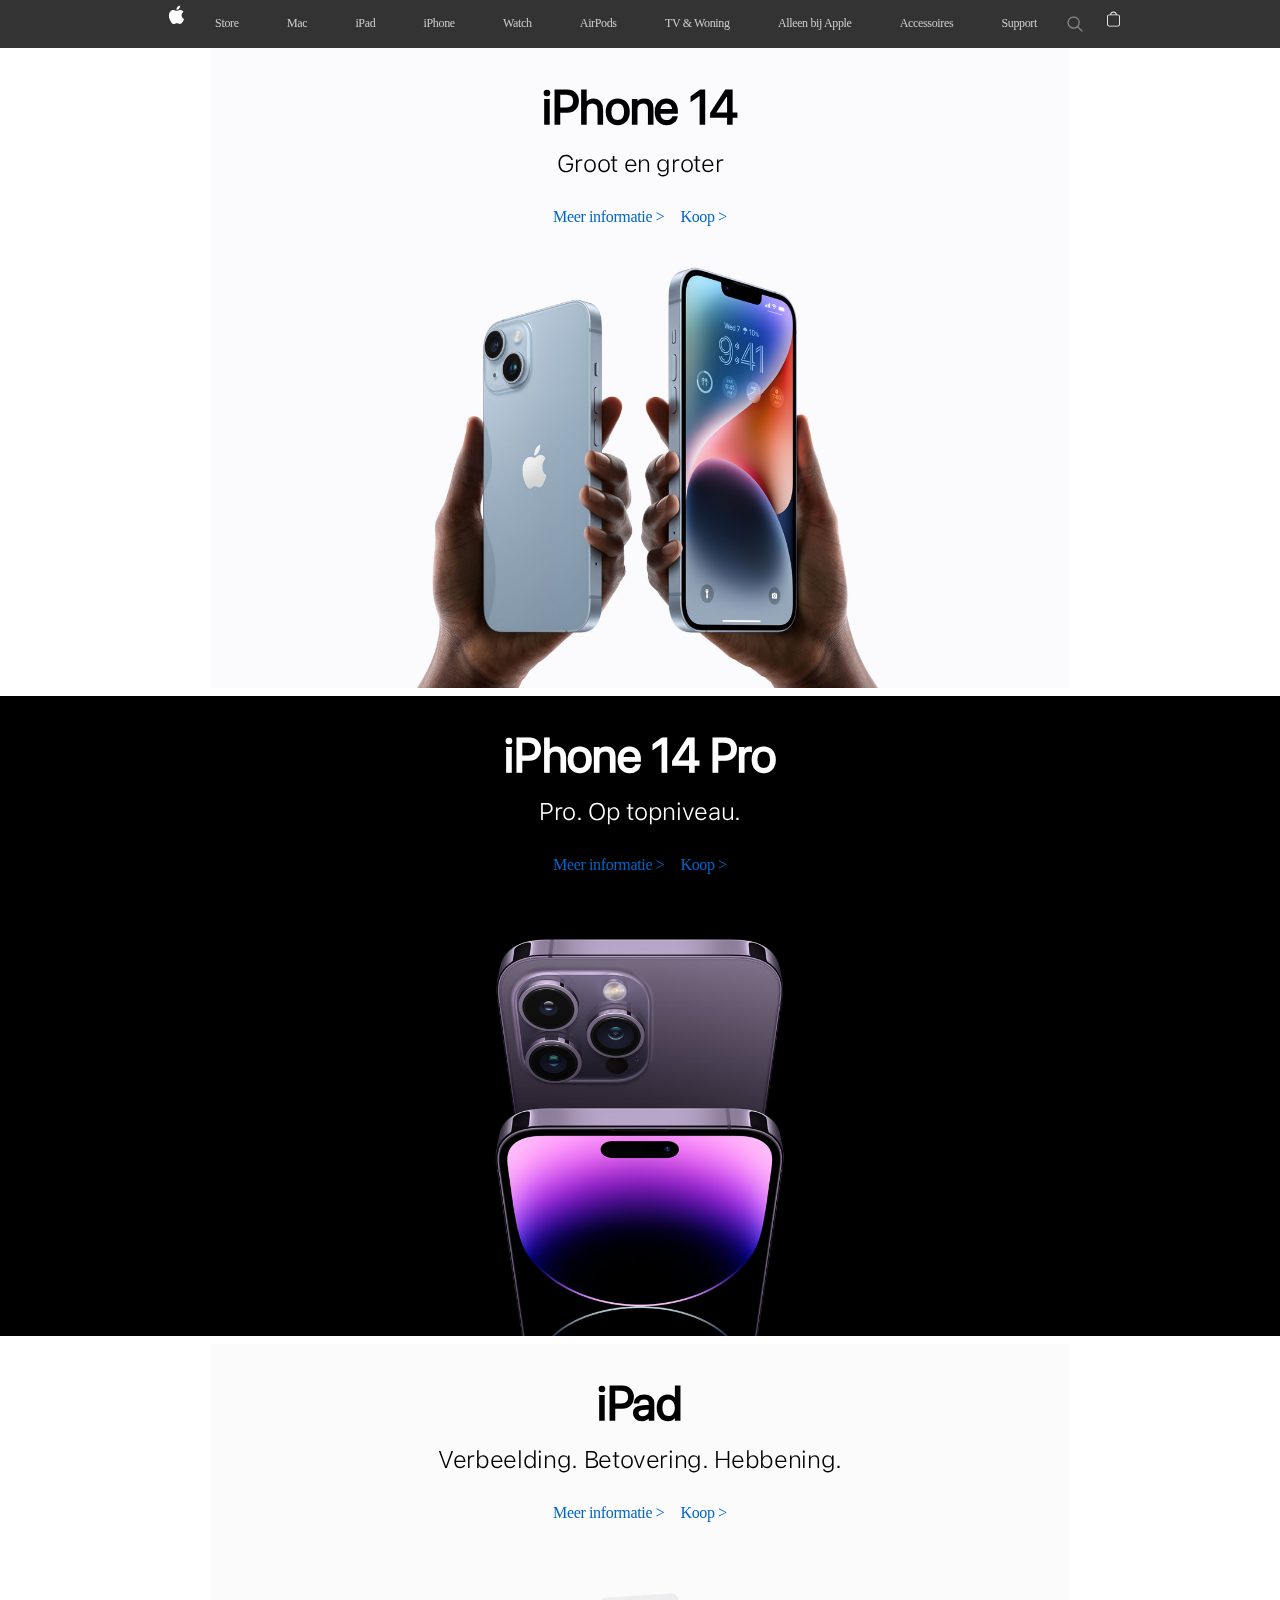
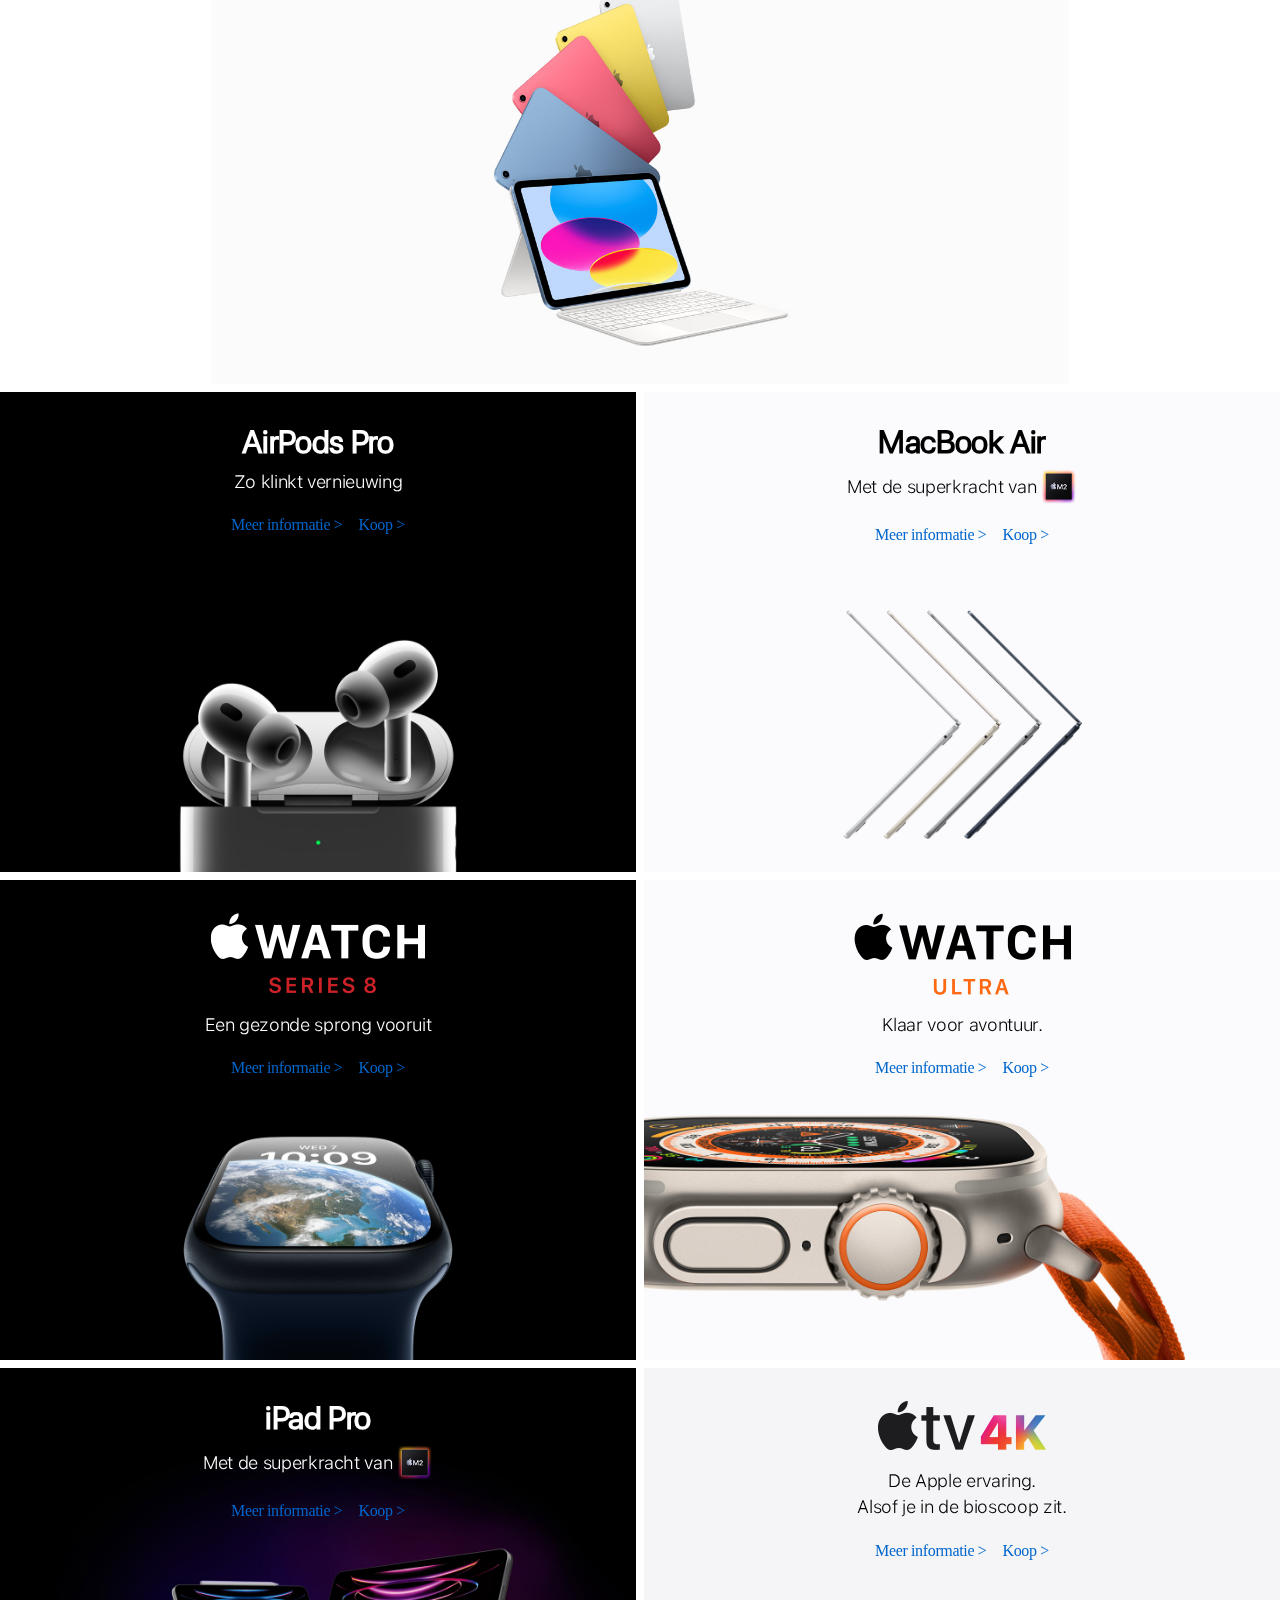
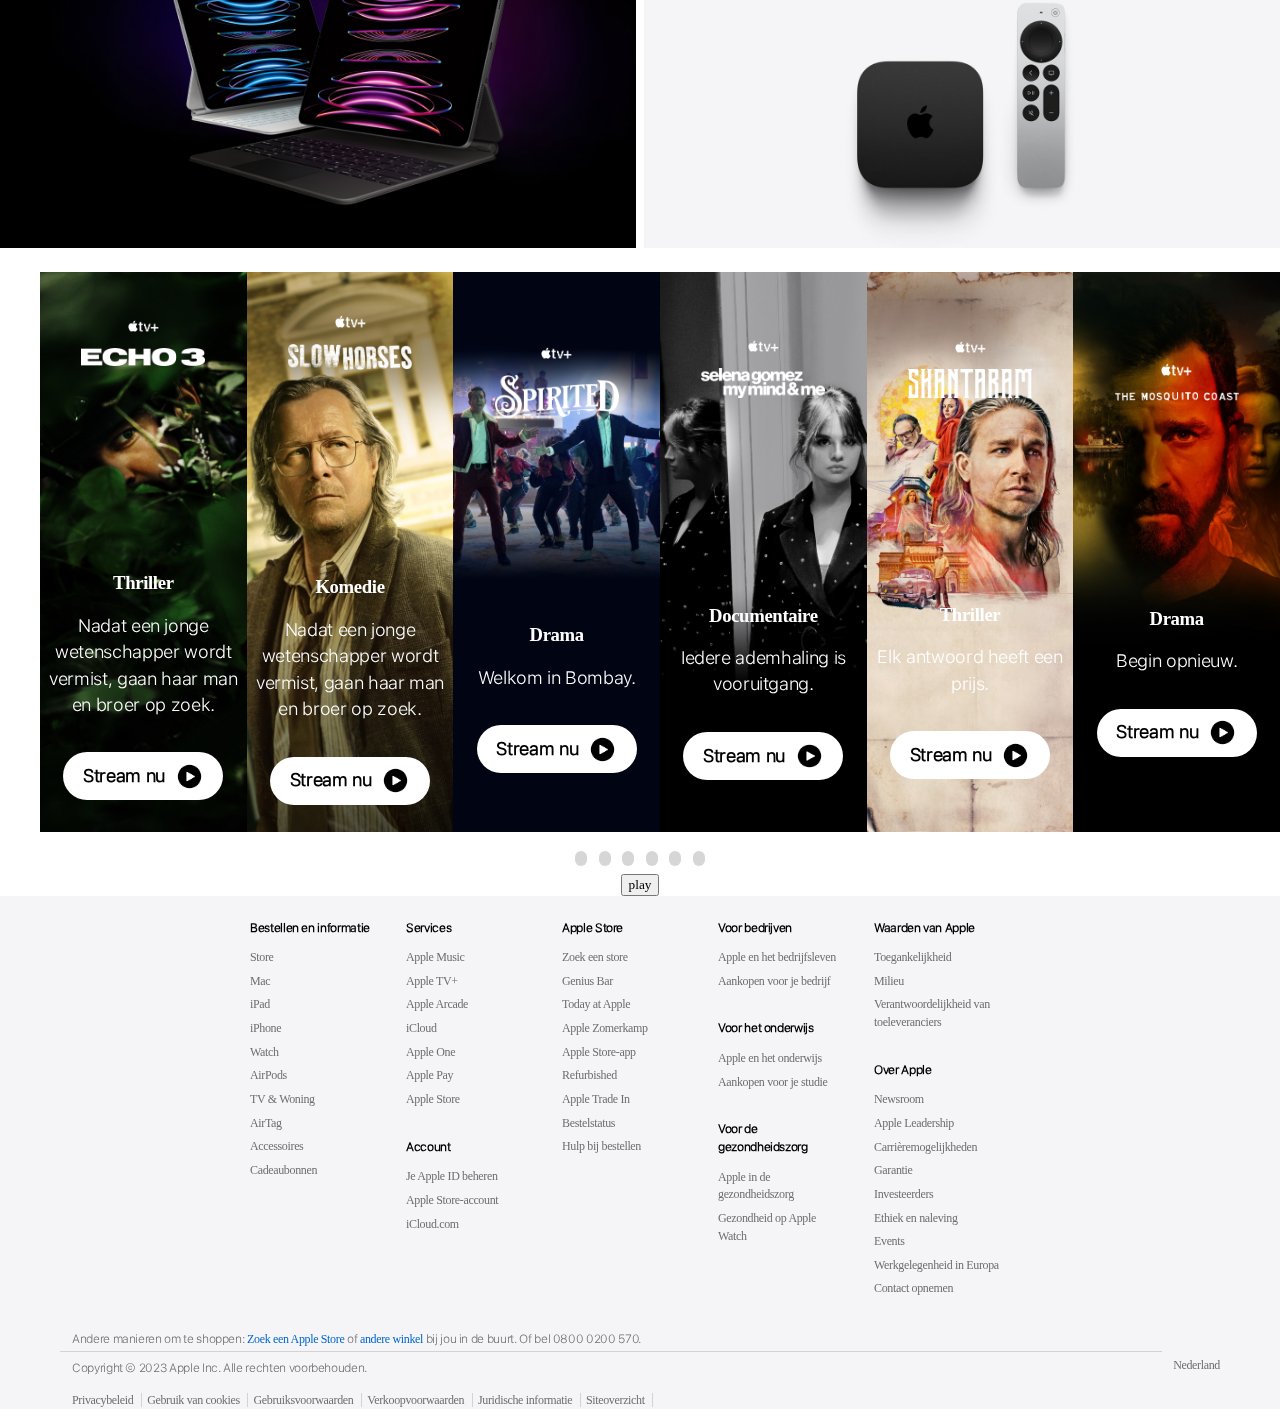
==== commit 385f13ce: "Add files via upload" ====
--- a/index.html
+++ b/index.html
@@ -222,13 +222,14 @@
 						<div>
 							<h3>Drama</h3>
 							<p>Welkom in Bombay.</p>
-							<a class="streambutton">Stream nu
+							<a class="streambutton">
+								<p>Stream nu</p>
 								<img src="./images/mobile_homepage/play-button.png" alt="play">
 							</a>
 							<img src="./images/mobile_homepage/Carousel/1_appletv.png" alt="AppleTv+">
 							<img src="./images/mobile_homepage/Carousel/6_spirited_titel.png" alt="">
 						</div>
-						<a class="grootimg" href=""></a>
+						<a class="grootimg" href="">
 							<img src="./images/mobile_homepage/Carousel/7_spirited.jpg" alt="">					
 						</a>
 					</li>
@@ -237,7 +238,8 @@
 						<div>
 							<h3>Documentaire</h3>
 							<p>Iedere ademhaling is vooruitgang.</p>
-							<a class="streambutton">Stream nu
+							<a class="streambutton">
+								<p>Stream nu</p>
 								<img src="./images/mobile_homepage/play-button.png" alt="play">
 							</a>
 							<img src="./images/mobile_homepage/Carousel/1_appletv.png" alt="AppleTv+">
@@ -252,7 +254,8 @@
 						<div>
 							<h3>Thriller</h3>
 							<p>Elk antwoord heeft een prijs.</p>
-							<a class="streambutton">Stream nu
+							<a class="streambutton">
+								<p>Stream nu</p>
 								<img src="./images/mobile_homepage/play-button.png" alt="play">
 							</a>
 							<img src="./images/mobile_homepage/Carousel/1_appletv.png" alt="AppleTv+">
@@ -262,31 +265,48 @@
 							<img src="./images/mobile_homepage/Carousel/9_shantaram.jpg" alt="">
 						</a>
 
-						</a>
 					</li>
 
 					<li>
 						<div>
 							<h3>Drama</h3>
 							<p> Begin opnieuw.</p>
-							<a class="streambutton">Stream nu
+							<a class="streambutton">
+								<p>Stream nu</p>
 								<img src="./images/mobile_homepage/play-button.png" alt="play">
 							</a>
 							<img src="./images/mobile_homepage/Carousel/1_appletv.png" alt="AppleTv+">
 							<img src="./images/mobile_homepage/Carousel/11_themosquitocoast_titel.png" alt="">
 						</div>
-						<a class="grootimg" href=""></a>
+						<a class="grootimg" href="">
 							<img src="./images/mobile_homepage/Carousel/12_themosquitocoast.jpg" alt="">
 						</a>
 					</li>
+
+					<!-- Vorige en volgende button -->
+					<a class="prev"></a>
+					<a class="next"></a>
 				</ul>
+
+				<!-- Ronde navigatie knopjes beneden -->
+				<div>
+					<button></button>
+					<button></button>
+					<button></button>
+					<button></button>
+					<button></button>
+					<button></button>
+				</div>
+
 				<button type="button">play</button>
 			</section>
 
 		</main>
 
-<!-- Moeten alle categorieën kunnen uitklappen in de footer? -->
-
+	
+
+
+<!-- Footer -->
 	<footer>
 		<nav>
 
--- a/styles/style.css
+++ b/styles/style.css
@@ -65,6 +65,8 @@
     /* linkjes */
     --a-color: #06c;
     --a-visited: #551A8B;
+
+    --form-border-active: rgba(0, 125, 250, 0.6);
 }
 
 /* Body */
@@ -224,7 +226,6 @@
     /* States open nav Linkjes */
 .hamburgerbutton:hover {
     background: 10px white;
-    height: ;
 }
 
 /* .hamburgerbutton:hover:focus{
@@ -541,10 +542,10 @@
     color: var(--a-color);
 }
 
-footer a:visited {
-    /* color: var(--a-visited);
-    text-decoration-color: var(--a-visited); */
-}
+/* footer a:visited {
+    color: var(--a-visited);
+    text-decoration-color: var(--a-visited);
+} */
 
 
 
--- a/styles/home.css
+++ b/styles/home.css
@@ -60,6 +60,17 @@
 
     /* linkjes */
     --a-color: #06c;
+
+    /* Button */
+    --carbutton-klein: rgba(0,0,0,0.16);
+    --carbutton-klein-hover: rgba(0,0,0,0.25);
+    --carbutton-klein-active: rgba(0,0,0,0.56);
+    --button-hover: #FFABBB;
+    --button-focus: #FF5B7A;
+    --button-active: #ff123e;
+
+    /* Outline focus state */
+    --form-border-active: rgba(0, 125, 250, 0.6);
 }
 
 
@@ -190,41 +201,76 @@
     
 /* Carousel */
 .carousel ul {
+    /* width: 40%;  */
+    position: relative;
+    /* margin-left: 32.5% ; */
     display: flex;
+    overflow: scroll;
+    /* height: 100%; */
+}
+
+.carousel li{
+    position: relative;
     height: 35em;
     width: 100%;
-    justify-content: center;
-    padding: 5%;
-    overflow: scroll;
-}
-
-.carousel li{
-    position: relative;
-    overflow-y: hidden;
-    height: 35em;
+    list-style: none;
 }
 
 
 .carousel li div {
     /* height: 30em; */
     position: absolute;
-    background-size: cover;
-    display: grid;
+    display: flex;
+    flex-direction: column;
+    justify-content: center;
+    /* display: grid;
     justify-items: center;
-    grid-template-rows:[row1-start] 10%  [row2-start] 4% [row3-start] 48% [row4-start] 22% ;
+    grid-template-rows:[row1-start] 10%  [row2-start] 4% [row3-start] 48% [row4-start] 22% ; */
     height: 100%;
-    width: 100%;
+    gap: 1em;
+}
+
+.carousel div > img:nth-of-type(1){
+    width: 15%;
+    align-self: center;
+    margin-top: 1em;
+}
+
+.carousel div img:nth-of-type(2) {
+    width: 60%;
+    align-self: center;
+    order: 2;
 }
   
-.streambutton img {
-    height: 60%;
-    padding-left: .5em;
-}
-
+.carousel li h3, 
+.carousel li p:nth-child(2) {
+    text-align: center;
+    color: var(--p-color2);
+}
+
+.carousel li h3 {
+    order: 3;
+    margin: 10em 0 0 0;
+}
+
+.carousel li p:nth-child(2) {
+    margin-top: 0;
+    order: 4;
+}
+
+.grootimg img {
+    display:block;
+    width:100%;
+    height:100%;
+    object-fit: cover;
+    object-position: center ;
+}
+
+    /* Stream nu button */
 .streambutton{
     display: flex;
+    align-self: center;
     justify-content: center;
-    align-items: center;
     color: var(--p-color);
     background-color: var(--p-color2);
     height: 3em;
@@ -235,40 +281,60 @@
     order: 5;
 }
 
-.carousel div img:nth-of-type(1){
-    width: 15%;
-    align-self: center;
-}
-
-.carousel div img:nth-of-type(2) {
-    width: 60%;
-    align-self: center;
-    order: 2;
-}
-  
-.carousel li h3, 
-.carousel li p:nth-child(2) {
-    text-align: center;
-    color: var(--p-color2);
-}
-
-.carousel li h3 {
-    order: 3;
-    align-self: end;
-    margin: 0;
-}
-
-.carousel li p:nth-child(2) {
-    width: 80%;
-    align-self: start;
-    margin-top: .5em;
-    order: 4;
-}
-
-.grootimg img {
-    display:block;
-    width:100%;
-    height:100%;
-    object-fit: cover;
-    object-position: center ;
-}
+.streambutton img {
+    height: 60%;
+    padding-left: .5em;
+    align-self: center;
+}
+
+.streambutton p {
+    align-self: center;
+    padding-right: 0.1em;
+}
+
+        /* States Stream nu button */
+.streambutton:hover {
+    text-decoration: none;
+    background-color: var(--button-hover);
+}
+
+.streambutton:hover {
+    text-decoration: none;
+    background-color: var(--button-hover);
+}
+
+.streambutton:focus{
+    text-decoration: none;
+    background-color: var(--button-focus);
+    outline: none;
+}
+
+.streambutton:active {
+    text-decoration: none;
+    background-color: var(--button-active);
+    font-weight: bold;
+}
+
+
+    /* Ronde navigatie knopjes beneden */
+.carousel > div:last-of-type button {
+    height: 1.68vh;
+    border-radius: 1em;
+    border: none;
+    background-color: var(--carbutton-klein);
+    margin: 0 .3em;
+}
+
+    /* States Ronde navigatie knopjes beneden */
+.carousel > div:last-of-type button:hover {
+    background-color: var(--carbutton-klein-hover);
+}
+
+.carousel > div:last-of-type button:focus {
+    background-color: var(--carbutton-klein-hover);
+    outline-color: .1em var(--form-border-active)
+}
+
+.carousel > div:last-of-type button:active {
+    background-color: var(--carbutton-klein-active);
+}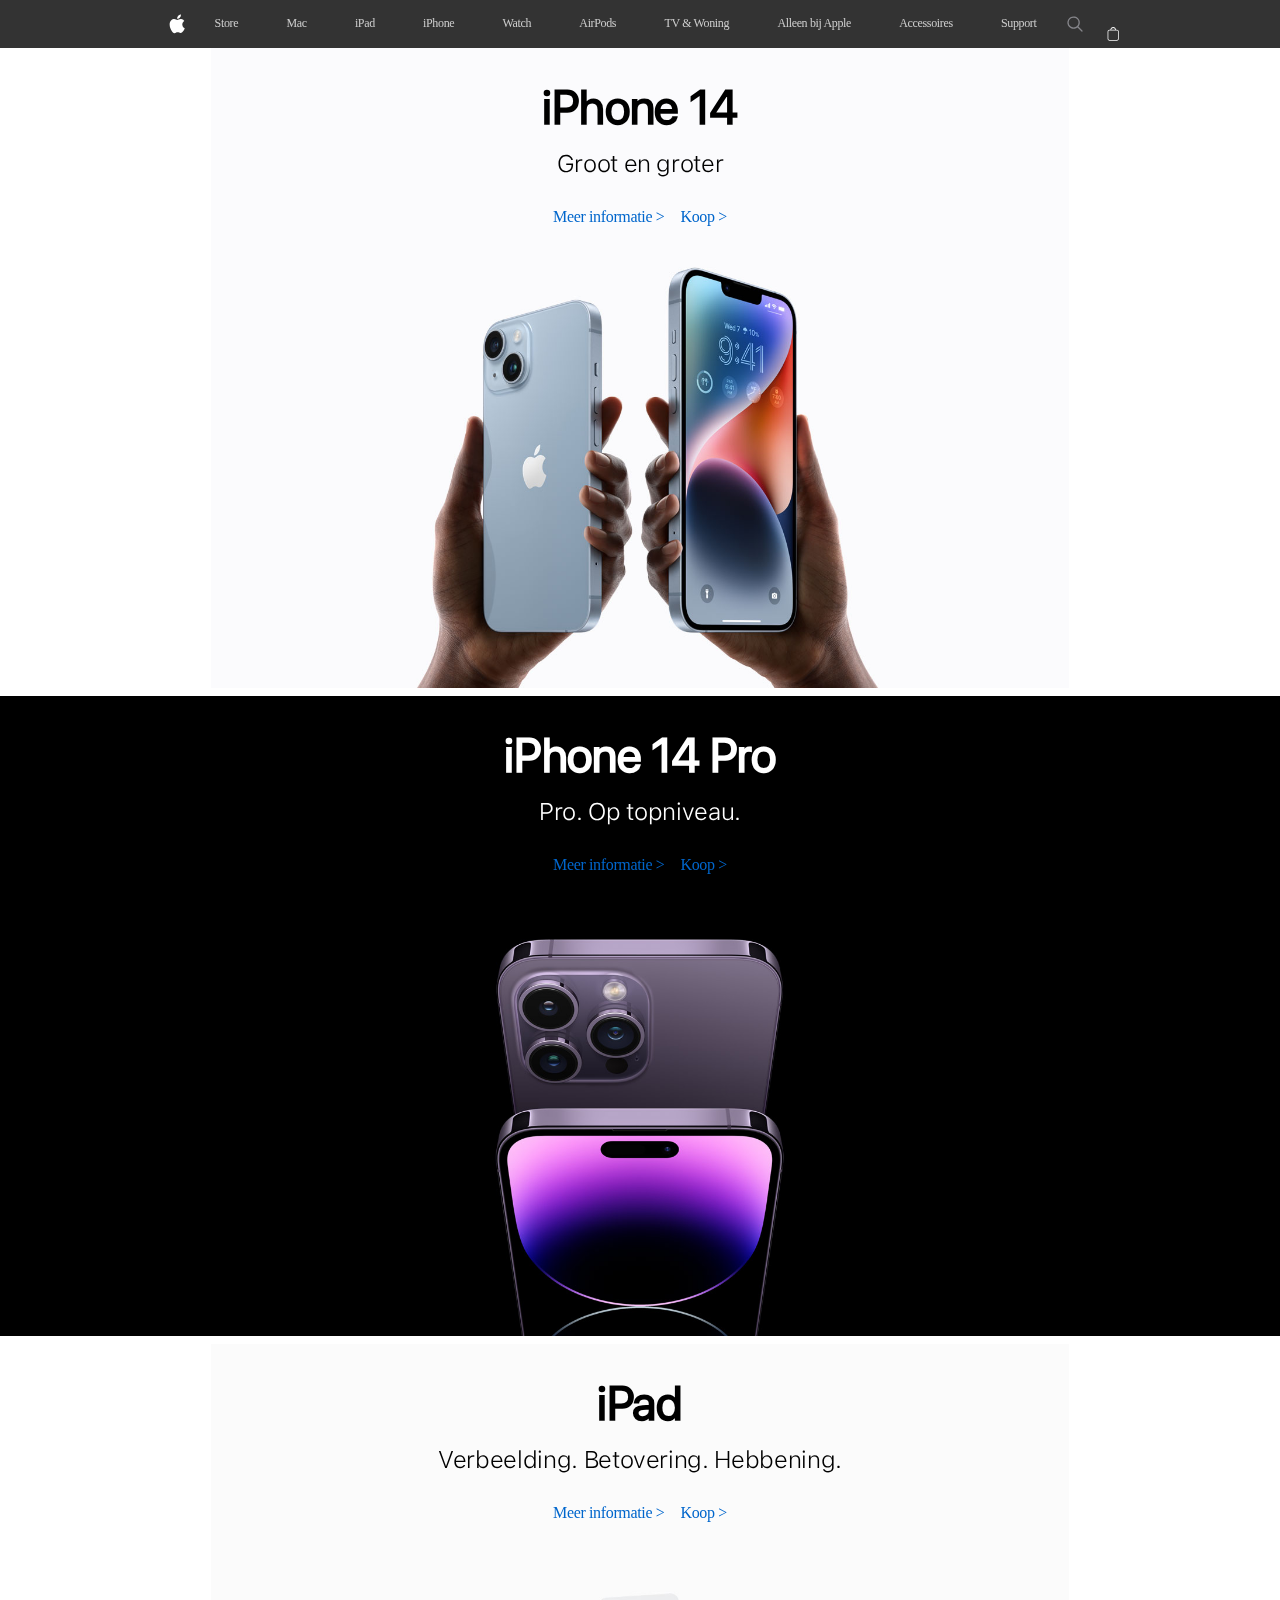
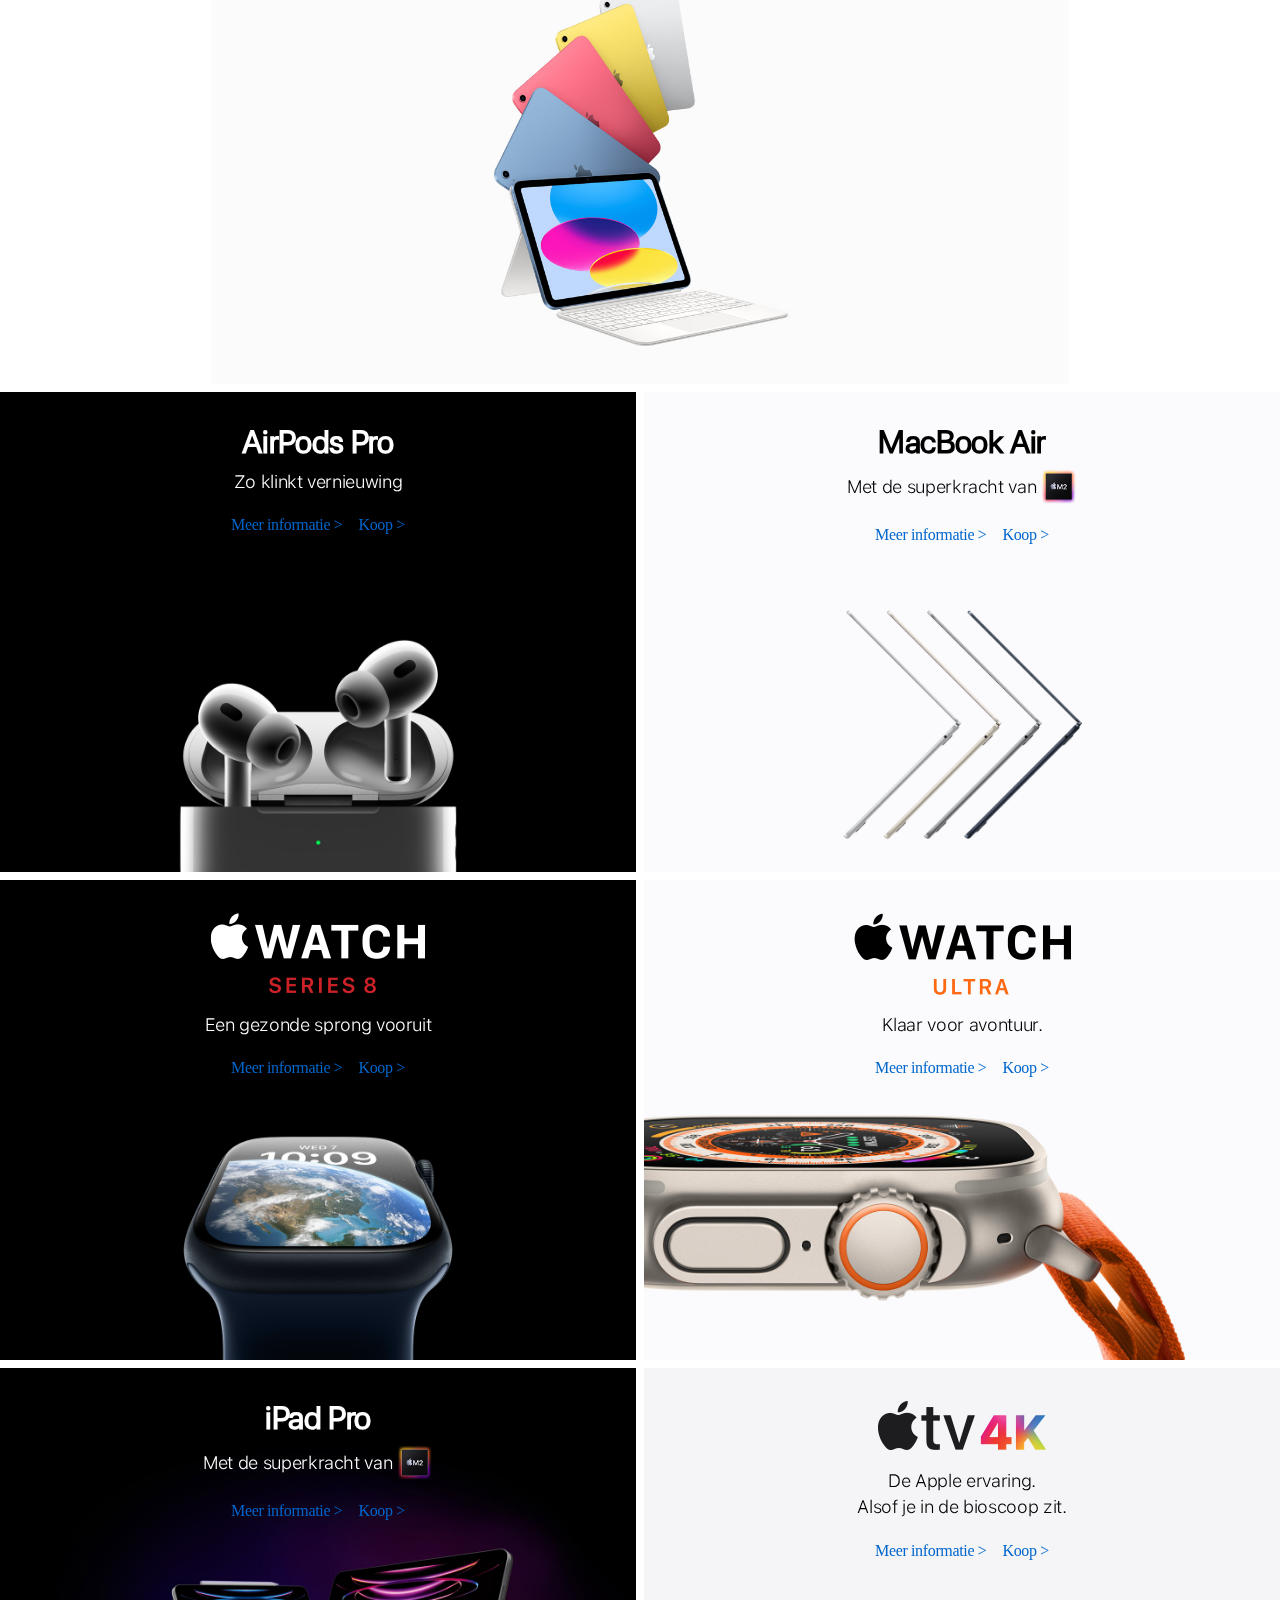
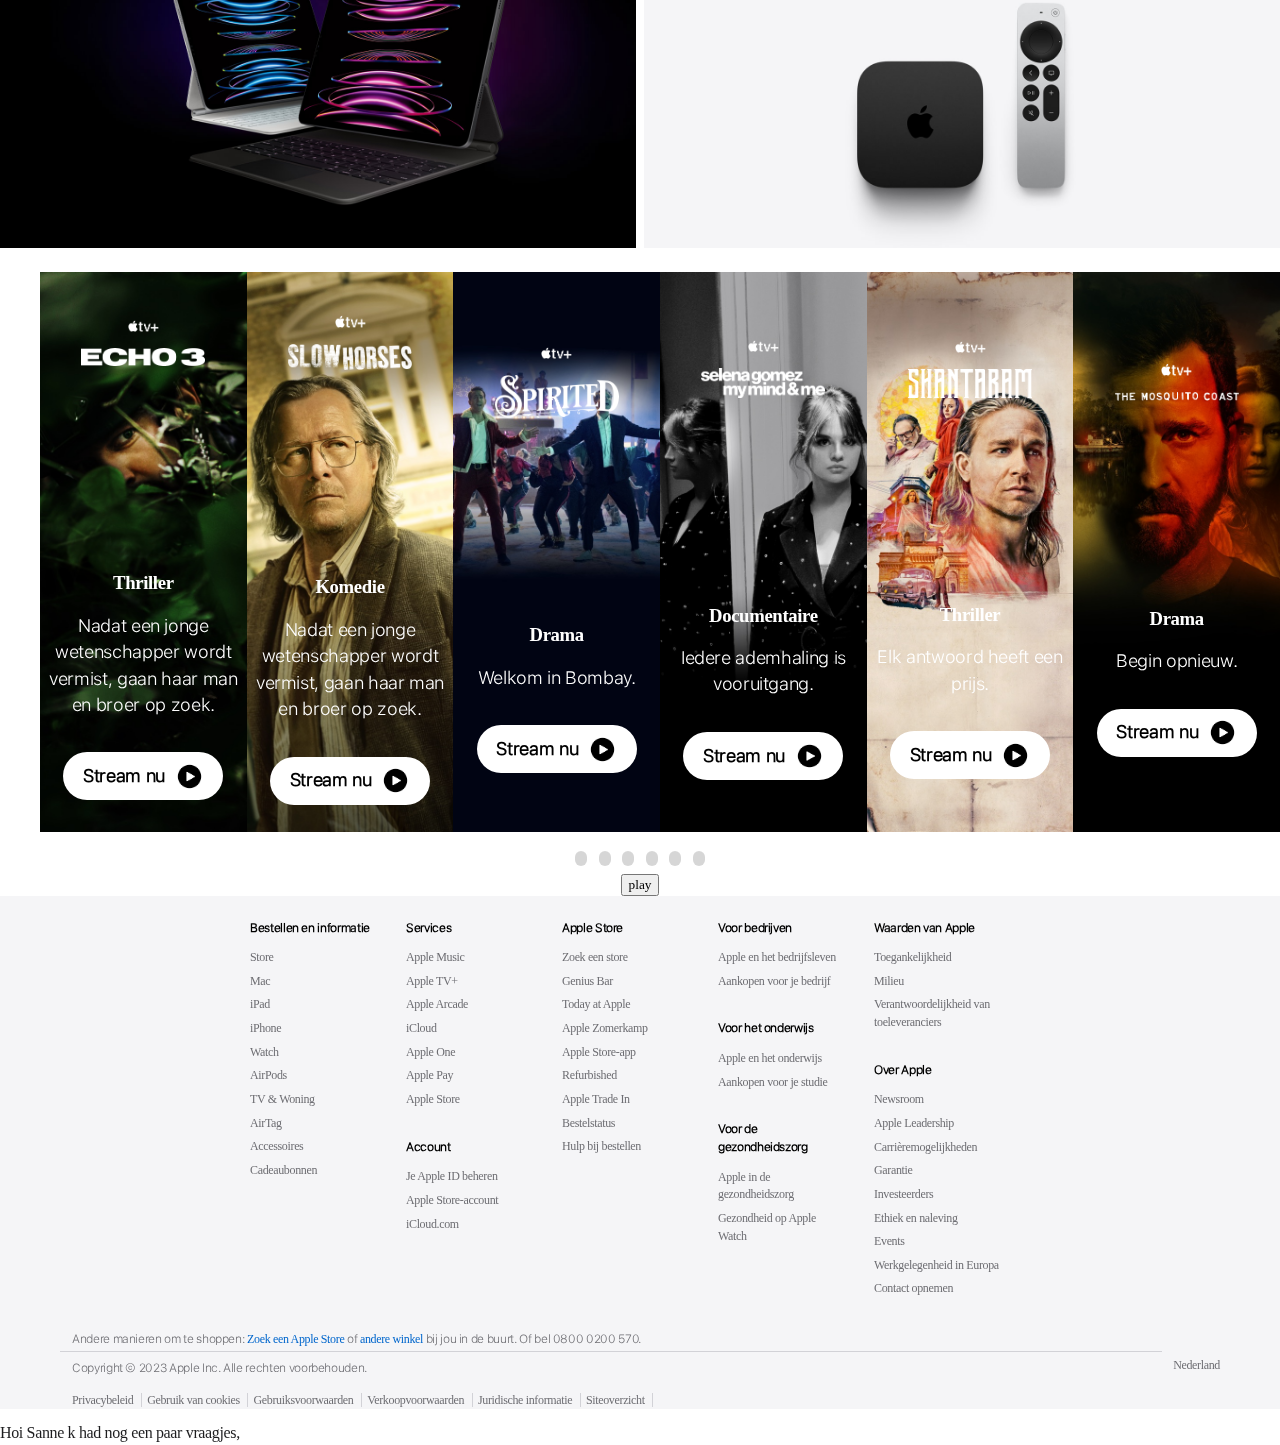
==== commit afd118e8: "Add files via upload" ====
--- a/index.html
+++ b/index.html
@@ -543,3 +543,8 @@
 	<script defer src="./scripts/script.js"></script>
 </body>
 
+
+
+
+
+Hoi Sanne k had nog een paar vraagjes,
--- a/styles/style.css
+++ b/styles/style.css
@@ -77,15 +77,12 @@
     color: var(--text-color);
 }
 
+main {
+    text-align: center;
+}
+
 h2 {
     font-family: 'SF-Pro Display Regular';
-}
-
-main {
-    text-align: center;
-}
-
-h2 {
     font-size: 2em;
     font-weight: 600;
     line-height: 1.125em;
@@ -158,15 +155,18 @@
 
 header a {
     padding: 0.5em ;
+    height: 100%;
 }
 
 header > h1 {
     z-index: 100;
+    margin: 0;
 }
 
 img.navimg {
     width: auto;
-    height: auto;
+    /* height: auto; */
+    align-content: center;
 }
 
 button.hamburgerbutton{
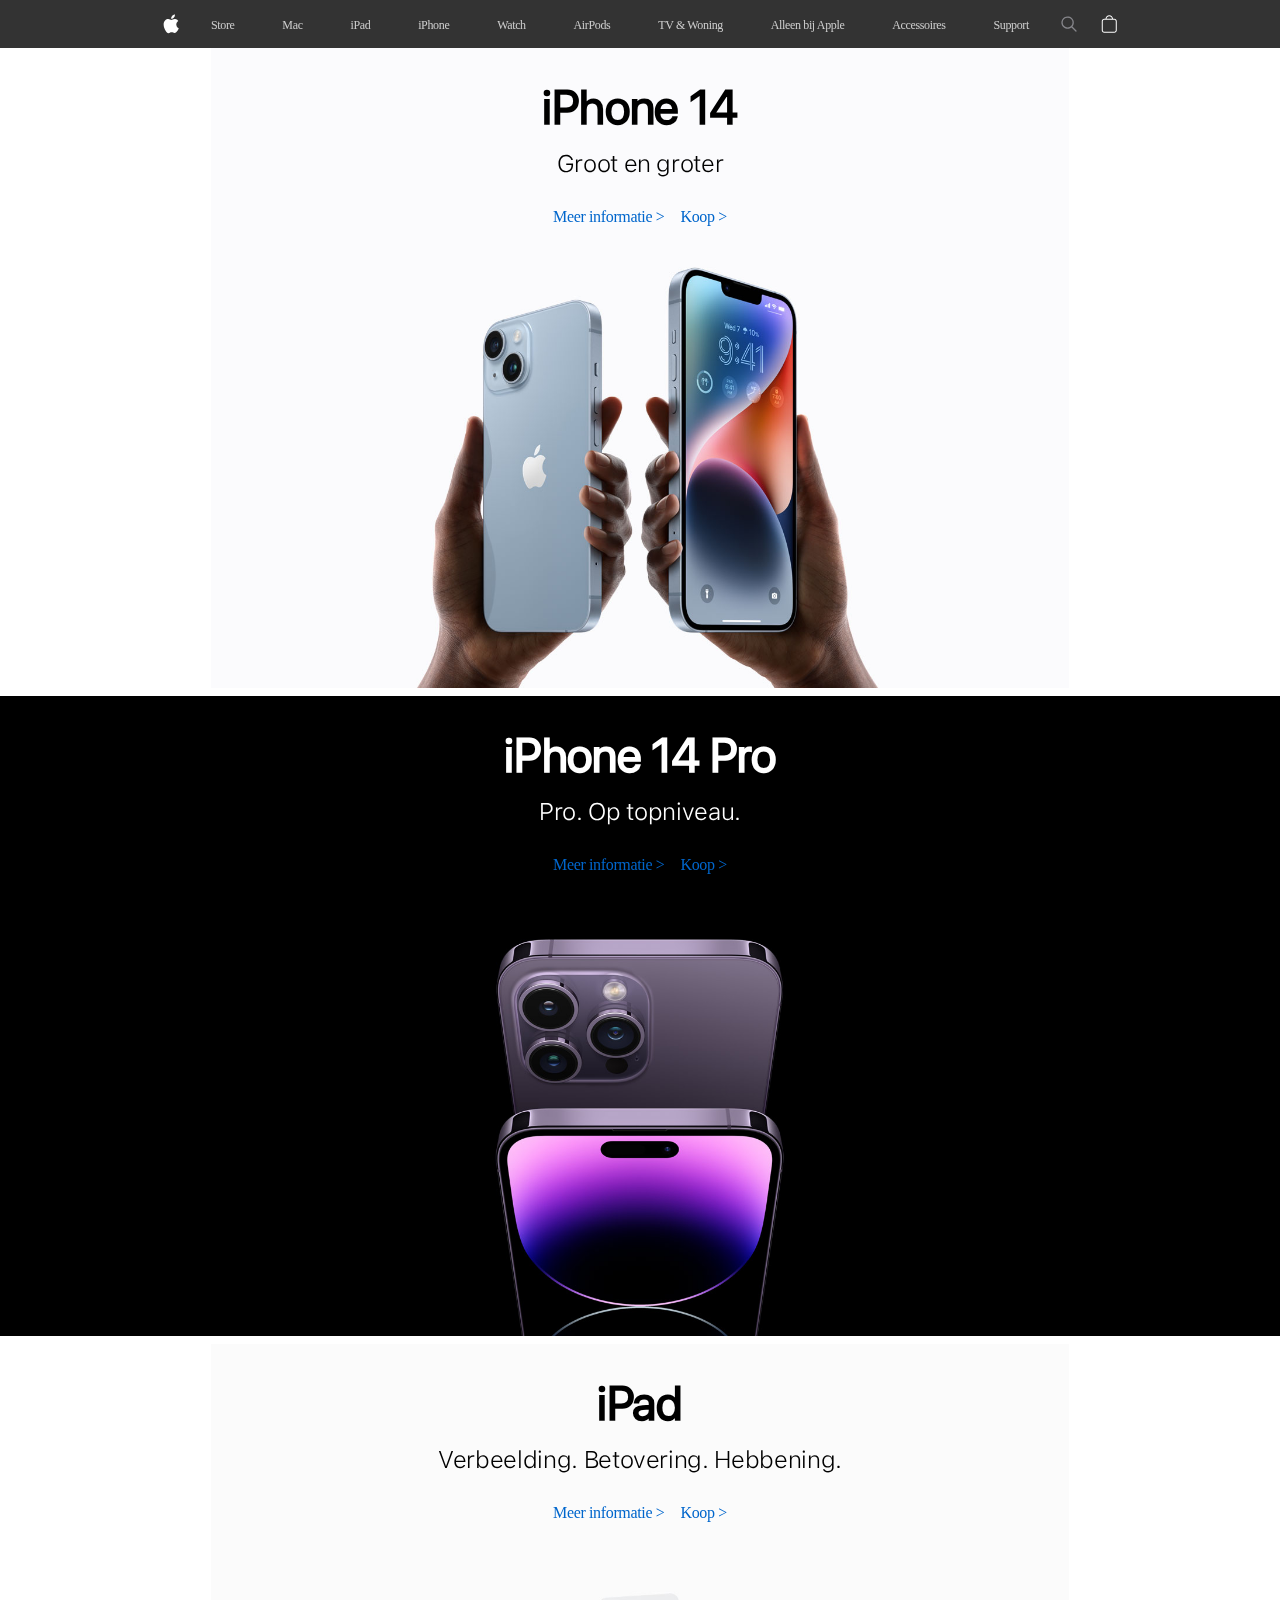
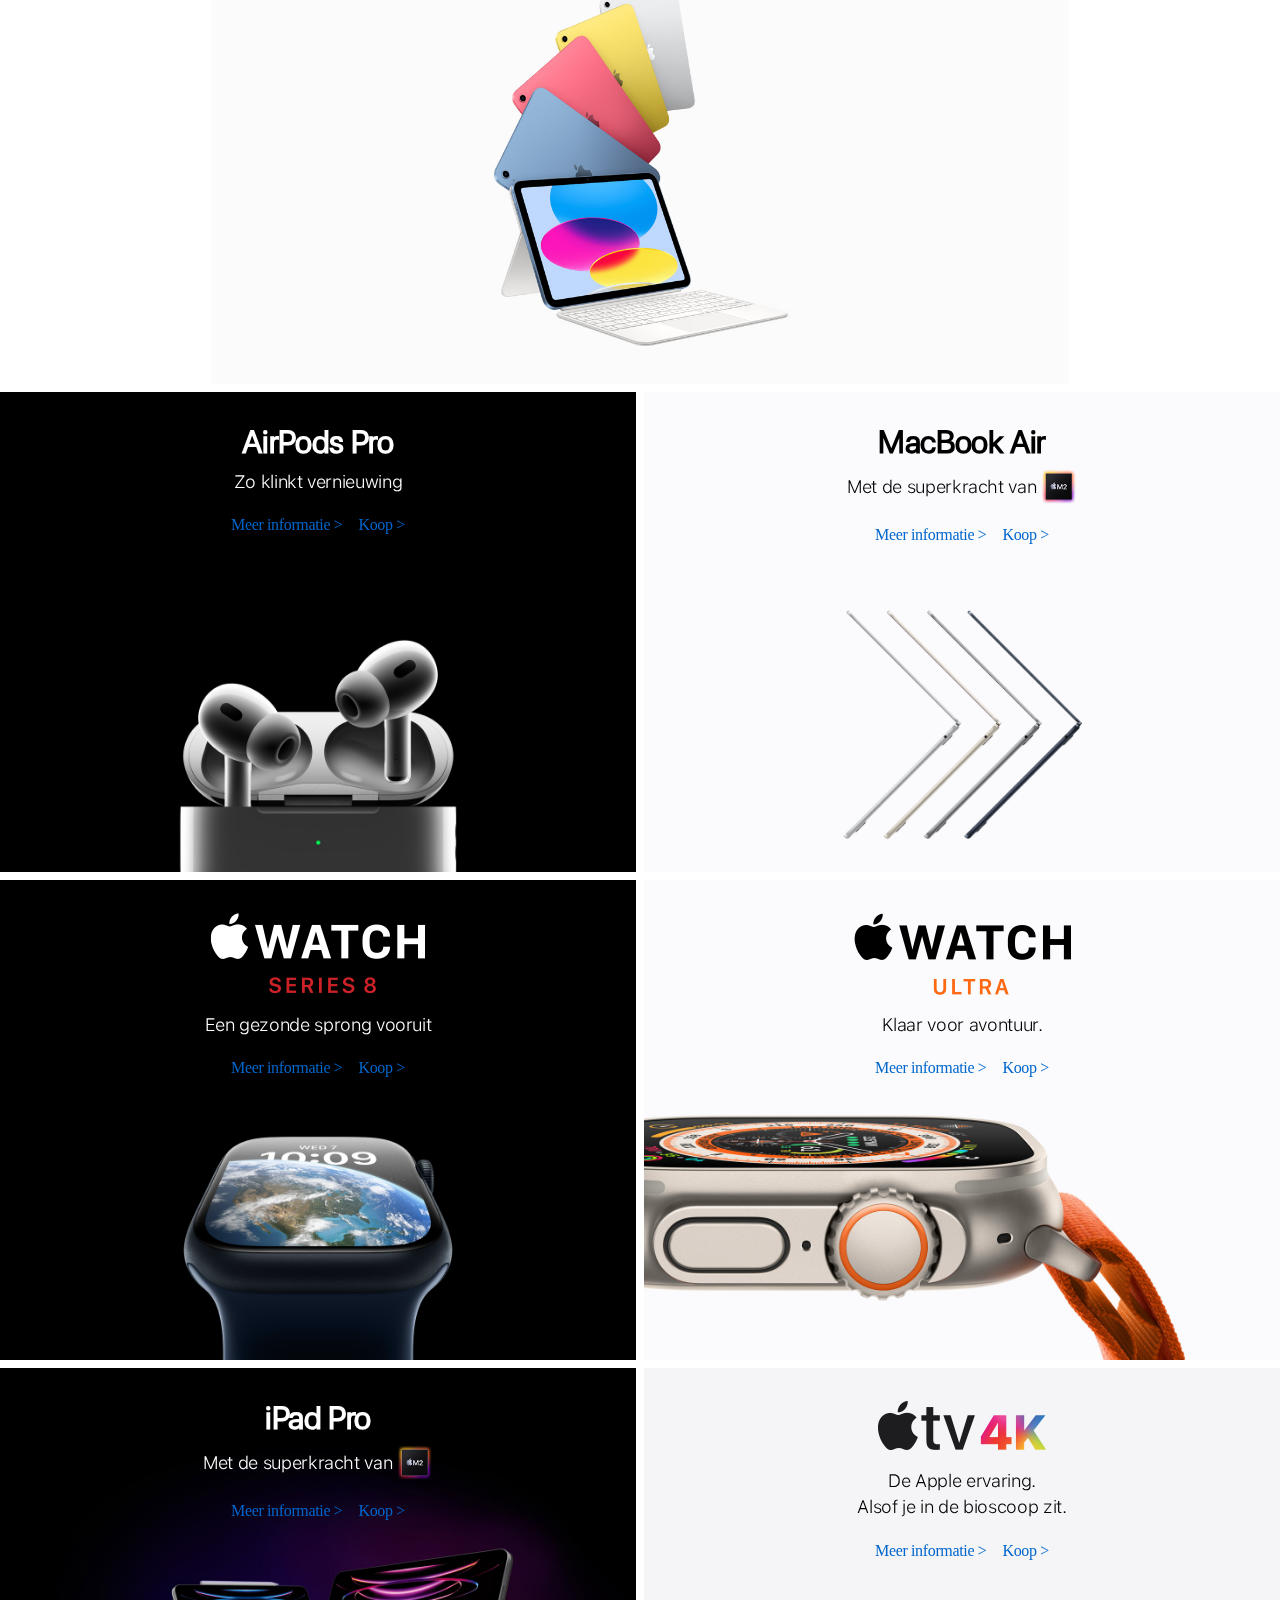
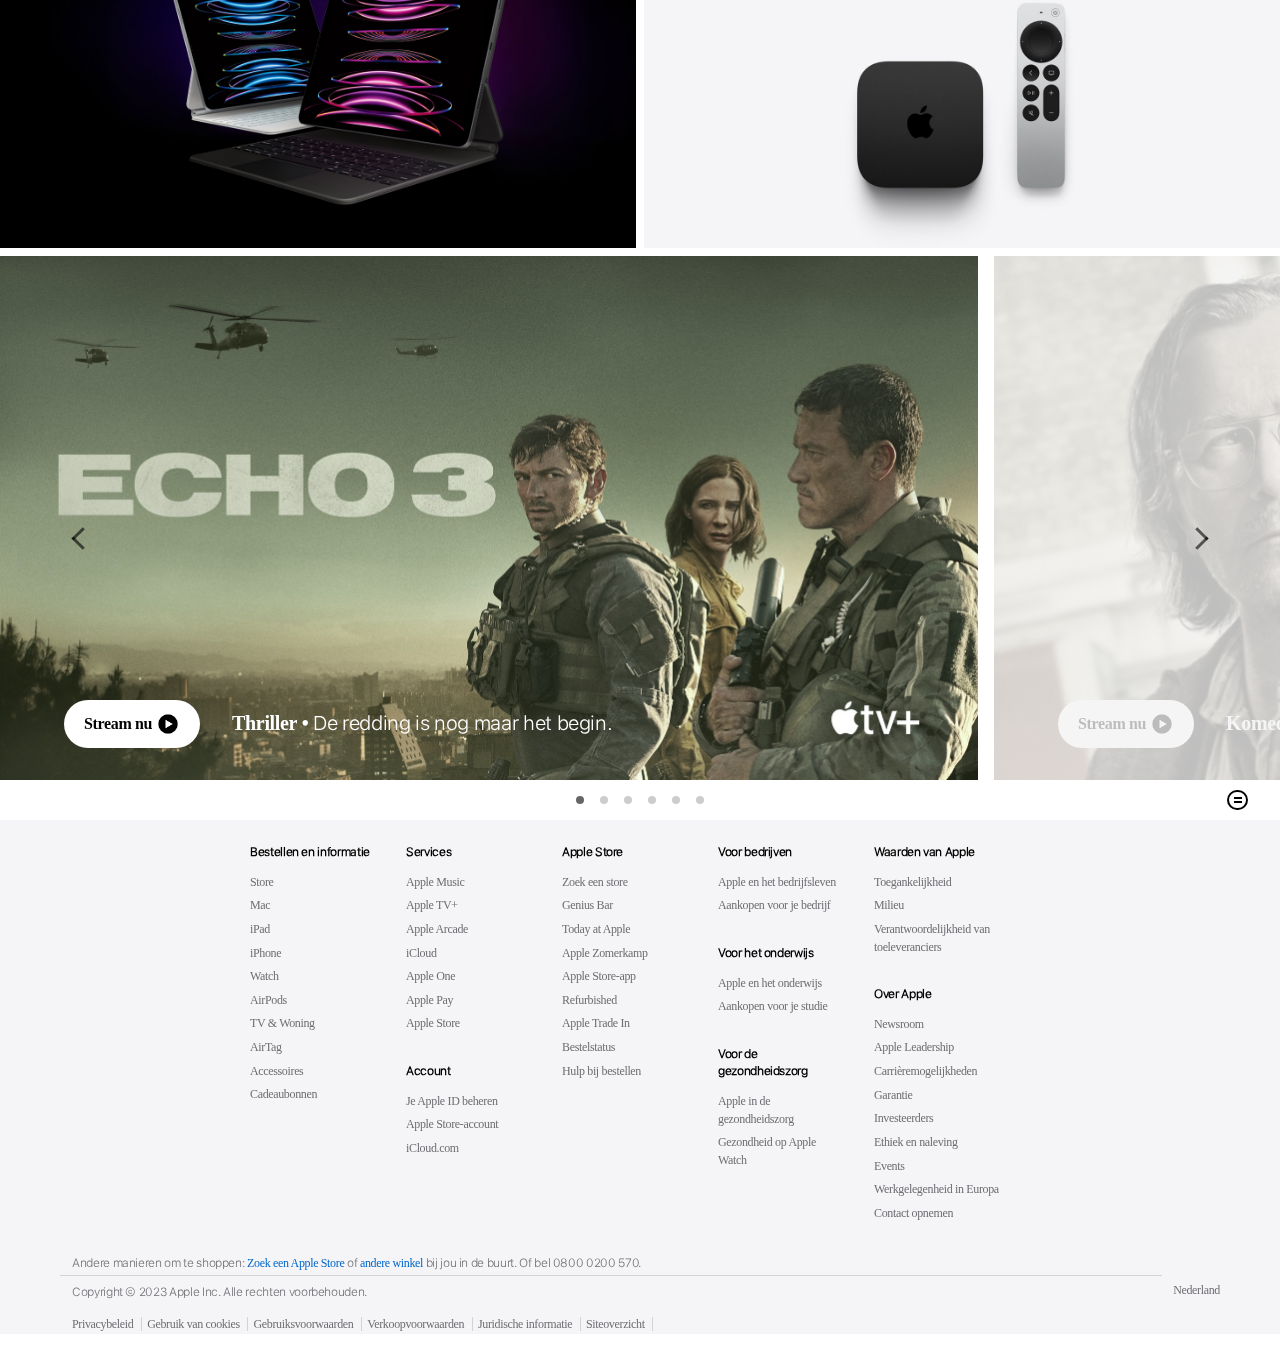
==== commit c8ae66ed: "Add files via upload" ====
--- a/index.html
+++ b/index.html
@@ -17,40 +17,39 @@
 <body>
 	<header> 
 <!-- Navigatie (die altijd blijft staan) -->
-		<h1><a href="" aria-label="Homepagina Apple"><img class="navimg1" src="./images/mobile_homepage/icoon_applelogo.svg" alt=""></a></h1>
-
-		<button class="hamburgerbutton" aria-label="Hamburgermenu">
-			<span class="span1"></span>
-			<span class="span2"></span>
+		<h1><a href="" aria-label="Homepagina Apple"><img src="./images/mobile_homepage/icoon_applelogo.svg" alt=""></a></h1>
+
+		<button aria-label="Hamburgermenu">
+			<span></span>
+			<span></span>
 		</button>
 
-		<img class="zoekicoon" src="./images/mobile_homepage/zoekicoon.svg" alt="Zoeken op Apple.com">
+		<img src="./images/mobile_homepage/zoekicoon.svg" alt="Zoeken op Apple.com">
 		
-		<a href="" aria-label="Winkelwagen"><img class="navimg" src="./images/mobile_homepage/icoon_winkelwagen.svg" alt=""></a>
+		<a href="" aria-label="Winkelwagen"><img src="./images/mobile_homepage/icoon_winkelwagen.svg" alt=""></a>
 		
 
 
 
 <!-- Hamburger menu navigatie -->
 		<nav>
-			<form class="zoekform" action="/search">	
-				<input id="zoeken" type="text" name="search" placeholder="Zoeken op apple.com">
+			<form>	
 				<label for="zoeken">Zoeken</label>
+				<input id="zoeken" type="search" name="search" placeholder="Zoeken op apple.com">
+				<button type="reset">Annuleer</button>
 			</form>	
 
-			<span class="lijn"></span>
-
 			<ul>
-				<li><a class="navLink" href="">Store</a></li>
-				<li><a class="navLink" href="">Mac</a></li>
-				<li><a class="navLink" href="">iPad</a></li>
-				<li><a class="navLink" href="">iPhone</a></li>
-				<li><a class="navLink" href="">Watch</a></li>
-				<li><a class="navLink" href="">AirPods</a></li>
-				<li><a class="navLink" href="">TV & Woning</a></li>
-				<li><a class="navLink" href="">Alleen bij Apple</a></li>
-				<li><a class="navLink" href="">Accessoires</a></li>
-				<li><a class="navLink" href="./support.html">Support</a></li>
+				<li><a href="">Store</a></li>
+				<li><a href="">Mac</a></li>
+				<li><a href="">iPad</a></li>
+				<li><a href="">iPhone</a></li>
+				<li><a href="">Watch</a></li>
+				<li><a href="">AirPods</a></li>
+				<li><a href="">TV & Woning</a></li>
+				<li><a href="">Alleen bij Apple</a></li>
+				<li><a href="">Accessoires</a></li>
+				<li><a href="./support.html">Support</a></li>
 			</ul>
 		</nav>
 	</header>
@@ -184,121 +183,123 @@
 
 <!-- Carousel -->
 
-			<section class="carousel">
+			<!-- gabasseerd op bron: https://codepen.io/shooft/pen/KKgXJVm, Dank je wel Sanne :D! -->
+
+			<section id="appleTvPlus" class="caroCarrousel" aria-label="Apple tv+" tabIndex="-1">
 				<ul>
-					<li>
+					<li id="element1">
 						<div>
 							<h3>Thriller</h3>
-							<p>Nadat een jonge wetenschapper wordt vermist, gaan haar man en broer op zoek.</p>
-							<a class="streambutton">
-								<p>Stream nu</p>
-								<img src="./images/mobile_homepage/play-button.png" alt="play">
-							</a>
+							<p>De redding is nog maar het begin.</p>
+							<a>Stream nu<img src="./images/mobile_homepage/play-button.png" alt=""></a>
 							<img src="./images/mobile_homepage/Carousel/1_appletv.png" alt="AppleTv+">
 							<img src="./images/mobile_homepage/Carousel/2_echo3_titel.png" alt="Echo 3">
 						</div>
-						<a class="grootimg" href="">
-							<img src="./images/mobile_homepage/Carousel/3_echo3.jpg" alt="">
+		
+						<a href="">
+							<picture>
+								<source srcset="./images/mobile_homepage/Carousel/3_echo3_large.jpg" media="(min-width: 46em)" />
+								<img src="./images/mobile_homepage/Carousel/3_echo3.jpg" alt="">
+							</picture>
 						</a>
 					</li>
 
-					<li>
+					<li id="element2">
 						<div>
 							<h3>Komedie</h3>
-							<p>Nadat een jonge wetenschapper wordt vermist, gaan haar man en broer op zoek.</p>
-							<a class="streambutton">
-								<p>Stream nu</p>
-								<img src="./images/mobile_homepage/play-button.png" alt="play">
-							</a>
+							<p>Topgeheim is te hoog gegrepen.</p>
+							<a>Stream nu<img src="./images/mobile_homepage/play-button.png" alt=""></a>
 							<img src="./images/mobile_homepage/Carousel/1_appletv.png" alt="AppleTv+">
 							<img src="./images/mobile_homepage/Carousel/4_slowhorses_titel.png" alt="">
 						</div>
-						<a class="grootimg" href="">
-							<img src="./images/mobile_homepage/Carousel/5_slowhorses.jpg" alt="">
+						<a href="">
+							<picture>
+								<source srcset="./images/mobile_homepage/Carousel/5_slowhorses_large.jpg" media="(min-width: 46em)" />
+								<img src="./images/mobile_homepage/Carousel/5_slowhorses.jpg" alt="">
+							</picture>
 						</a>
 					</li>
 
-					<li>
+					<li id="element3">
 						<div>
 							<h3>Drama</h3>
-							<p>Welkom in Bombay.</p>
-							<a class="streambutton">
-								<p>Stream nu</p>
-								<img src="./images/mobile_homepage/play-button.png" alt="play">
-							</a>
+							<p>Nieuw seizoen.</p>
+							<a>Stream nu<img src="./images/mobile_homepage/play-button.png" alt=""></a>
 							<img src="./images/mobile_homepage/Carousel/1_appletv.png" alt="AppleTv+">
-							<img src="./images/mobile_homepage/Carousel/6_spirited_titel.png" alt="">
+							<img src="./images/mobile_homepage/Carousel/6_truth_title.png" alt="">
 						</div>
-						<a class="grootimg" href="">
-							<img src="./images/mobile_homepage/Carousel/7_spirited.jpg" alt="">					
+						<a href="">
+							<picture>
+								<source srcset="./images/mobile_homepage/Carousel/6_truth_large.jpg" media="(min-width: 46em)" />
+								<img src="./images/mobile_homepage/Carousel/6_truth.jpg" alt="">
+							</picture>
 						</a>
 					</li>
 
-					<li>
+					<li id="element4">
 						<div>
-							<h3>Documentaire</h3>
-							<p>Iedere ademhaling is vooruitgang.</p>
-							<a class="streambutton">
-								<p>Stream nu</p>
-								<img src="./images/mobile_homepage/play-button.png" alt="play">
-							</a>
+							<h3>Drama</h3>
+							<p>Aangrijpende gebeurtenissen.</p>
+							<a>Stream nu<img src="./images/mobile_homepage/play-button.png" alt=""></a>
 							<img src="./images/mobile_homepage/Carousel/1_appletv.png" alt="AppleTv+">
-							<img src="./images/mobile_homepage/Carousel/9_selenagomez_titel.png" alt="">
+							<img src="./images/mobile_homepage/Carousel/15_emancipation_title.png" alt="">
 						</div>
-						<a class="grootimg" href="">
-							<img src="./images/mobile_homepage/Carousel/10_selenagomez.jpg" alt="">
+						<a href="">
+							<picture>
+								<source srcset="./images/mobile_homepage/Carousel/15_emancipation_large.jpg" media="(min-width: 46em)" />
+								<img src="./images/mobile_homepage/Carousel/15_emancipation.jpg" alt="">
+							</picture>
 						</a>
 					</li>
 
-					<li>
+					<li id="element5">
 						<div>
 							<h3>Thriller</h3>
 							<p>Elk antwoord heeft een prijs.</p>
-							<a class="streambutton">
-								<p>Stream nu</p>
-								<img src="./images/mobile_homepage/play-button.png" alt="play">
-							</a>
+							<a>Stream nu<img src="./images/mobile_homepage/play-button.png" alt=""></a>
 							<img src="./images/mobile_homepage/Carousel/1_appletv.png" alt="AppleTv+">
 							<img src="./images/mobile_homepage/Carousel/8_shantaram_titel.png" alt="">
 						</div>
-						<a class="grootimg" href="">
-							<img src="./images/mobile_homepage/Carousel/9_shantaram.jpg" alt="">
+						<a href="">
+							<picture>
+								<source srcset="./images/mobile_homepage/Carousel/9_shantaram_large.jpg" media="(min-width: 46em)" />
+								<img src="./images/mobile_homepage/Carousel/9_shantaram.jpg" alt="">
+							</picture>
 						</a>
-
-					</li>
-
-					<li>
+					</li>
+
+					<li id="element6">
 						<div>
 							<h3>Drama</h3>
 							<p> Begin opnieuw.</p>
-							<a class="streambutton">
-								<p>Stream nu</p>
-								<img src="./images/mobile_homepage/play-button.png" alt="play">
-							</a>
+							<a>Stream nu<img src="./images/mobile_homepage/play-button.png" alt=""></a>
 							<img src="./images/mobile_homepage/Carousel/1_appletv.png" alt="AppleTv+">
 							<img src="./images/mobile_homepage/Carousel/11_themosquitocoast_titel.png" alt="">
 						</div>
-						<a class="grootimg" href="">
-							<img src="./images/mobile_homepage/Carousel/12_themosquitocoast.jpg" alt="">
+						<a href="">
+							<picture>
+								<source srcset="./images/mobile_homepage/Carousel/12_themosquitocoast_large.jpg" media="(min-width: 46em)" />
+								<img src="./images/mobile_homepage/Carousel/12_themosquitocoast.jpg" alt="">
+							</picture>
 						</a>
 					</li>
-
-					<!-- Vorige en volgende button -->
-					<a class="prev"></a>
-					<a class="next"></a>
 				</ul>
-
-				<!-- Ronde navigatie knopjes beneden -->
-				<div>
-					<button></button>
-					<button></button>
-					<button></button>
-					<button></button>
-					<button></button>
-					<button></button>
-				</div>
-
-				<button type="button">play</button>
+				
+				<a href="previous" aria-label="Naar het element aan de linkerkant"></a>
+				<a href="next" aria-label="Naar het element aan de rechterkant"></a>
+				
+				<nav>
+					<ul>
+						<li><a href="#element1" aria-label="go to element1"></a></li>
+						<li><a href="#element2" aria-label="go to element2"></a></li>
+						<li><a href="#element3" aria-label="go to element3"></a></li>
+						<li><a href="#element4" aria-label="go to element4"></a></li>
+						<li><a href="#element5" aria-label="go to element5"></a></li>
+						<li><a href="#element6" aria-label="go to element6"></a></li>
+					</ul>
+				</nav>
+				
+				<button aria-label="start/stop autoscroll"></button>
 			</section>
 
 		</main>
@@ -312,7 +313,6 @@
 
 			<section>
 					<h4>Bestellen en informatie</h4>
-					<!-- <button type="button">+</button> -->
 					<ul>
 						<li>
 							<a href="">Store</a>
@@ -349,7 +349,6 @@
 
 				<section>
 					<h4>Services</h4>
-					<!-- <button type="button">+</button> -->
 					<ul>
 						<li>
 							<a href="">Apple Music</a>
@@ -375,7 +374,6 @@
 					</ul>
 
 					<h4>Account</h4>
-					<!-- <button type="button">+</button> -->
 					<ul>
 						<li>
 							<a href="">Je Apple ID beheren</a>
@@ -391,7 +389,6 @@
 
 				<section>
 					<h4>Apple Store</h4>
-					<!-- <button type="button">+</button> -->
 					<ul>
 						<li>
 							<a href="">Zoek een store</a>
@@ -425,7 +422,6 @@
 
 				<section>
 					<h4>Voor bedrijven</h4>
-					<!-- <button type="button">+</button> -->
 					<ul>
 						<li>
 							<a href="">Apple en het bedrijfsleven</a>
@@ -436,7 +432,6 @@
 					</ul>
 
 					<h4>Voor het onderwijs</h4>
-					<!-- <button type="button">+</button> -->
 					<ul>
 						<li>
 							<a href="">Apple en het onderwijs</a>
@@ -447,7 +442,6 @@
 					</ul>
 
 					<h4>Voor de gezondheidszorg</h4>
-					<!-- <button type="button">+</button> -->
 					<ul>
 						<li>
 							<a href="">Apple in de gezondheidszorg</a>
@@ -460,7 +454,6 @@
 
 				<section>
 					<h4>Waarden van Apple</h4>
-					<!-- <button type="button">+</button> -->
 					<ul>
 						<li>
 							<a href="">Toegankelijkheid</a>
@@ -474,7 +467,6 @@
 					</ul>
 
 					<h4>Over Apple</h4>
-					<!-- <button type="button">+</button> -->
 					<ul>
 						<li>
 							<a href="">Newsroom</a>
@@ -541,10 +533,5 @@
 	</footer>
 
 	<script defer src="./scripts/script.js"></script>
+	<script defer src="./scripts/carousel.js"></script>
 </body>
-
-
-
-
-
-Hoi Sanne k had nog een paar vraagjes,
--- a/styles/style.css
+++ b/styles/style.css
@@ -10,7 +10,7 @@
 
 
 
-/* Fonts */
+/* FONTS */
 @font-face {
     font-family: 'SF-Pro Display Regular';
     src: url(../fonts/SF-Pro-Display-Regular.otf) format('opentype');
@@ -29,7 +29,7 @@
 
   
 
-/* Custom properties */
+/* CUSTOM PROPERTIES */
 :root {
 
     /* Body */
@@ -69,7 +69,7 @@
     --form-border-active: rgba(0, 125, 250, 0.6);
 }
 
-/* Body */
+/* BODY */
 body{ 
     margin: 0;
     line-height: 1.47059;
@@ -88,6 +88,10 @@
     line-height: 1.125em;
 }
 
+img {
+    height: auto;
+}
+
 main p {
     font-size: 1.125em;
     font-family: 'SF Pro Text';
@@ -95,10 +99,10 @@
 
 main a {
     text-decoration: none;
-    color: var(--a-color)
-}
-
-/* States main Linkjes */
+    color: var(--a-color);
+}
+
+/* STATES - main Linkjes */
 main a:hover {
     text-decoration: underline;
     text-decoration-thickness: 0.08em;
@@ -125,58 +129,210 @@
 }
 
 main a:visited {
-    /* color: var(--a-visited);
-    text-decoration-color: var(--a-visited); */
     text-decoration-thickness: 0.08em;
     text-underline-offset: 0.3em;
 }
 
 
 
-img {
-    height: auto;
-}
 
 
 
 /* Nav (altijd aanwezig) */
 header {
-    padding: 1em;
+    padding: 0 1em;
     height: 3em;
     background-color: var(--header-color1);
+
     display: flex;
     justify-content: space-between;
     align-items: center;
-    position:fixed;
+    gap:.5em;
+    top:0;
+
     z-index: 100;
     width: 100%;
-    
-}
-
+
+    transition: .5s;
+}
+
+/* beetje een trucje dat alleen in chrome werkt */
+header:has(nav input:focus) {
+   margin-top:-2em;
+}
+
+
+/* alle links in beide navs */
 header a {
-    padding: 0.5em ;
-    height: 100%;
-}
-
+    display:block;
+    padding: 0.5rem ;
+}
+
+
+/* apple logo & cart */
 header > h1 {
     z-index: 100;
     margin: 0;
 }
 
-img.navimg {
-    width: auto;
-    /* height: auto; */
-    align-content: center;
-}
-
-button.hamburgerbutton{
+/* img.navimg { */
+header a > img {
+    display:block;
+    width: 1rem;
+    height: auto;
+}
+
+/* STATES - Apple logo en winkelwagen  */
+    /* Hover */
+@keyframes iconen-draaien {
+    0% {
+        transform:rotate(0);
+    }
+    40% {
+        transform:rotate(72deg);
+    }
+    100% {
+        transform:rotate(360deg);
+    }
+}
+
+header a > img:hover {
+    animation-name: iconen-draaien;
+    animation-duration: .5s;
+    animation-timing-function: linear;
+}
+
+
+
+/* Hamburgermenu button */
+header > button {
+    position: relative;
+    /* hier ipv op de spans */
+    z-index: 100;
+
+    order: -100;
+
+    width:2em;
+    height:2em;
+
+    display:grid;
+    place-items:center;
+    place-content:center;
+
+    font-size: 1em;
+
     background-color: transparent;
     border: 0;
-    order: -100;
-}
-
-
-    /* States open nav Linkjes */
+}
+
+header > button span {
+    position: absolute;
+   
+    display: block;
+    width: 1em;
+    height: 0.11em;
+    
+    background: var(--burger-button-color);
+    border-radius: 3px;
+   
+    transition: 0.5s ease;
+}
+
+header > button span:nth-of-type(1) {
+    transform: translateY(-.225em);
+}
+header > button span:nth-of-type(2) {
+    transform: translateY(.225em);
+}
+
+header > button.clicked span:nth-of-type(1) {
+    transform: rotate(45deg);
+}
+header > button.clicked span:nth-of-type(2) {
+    transform: rotate(-45deg);
+}
+
+/* STATES - hamburger button */
+    /* Hover */
+@keyframes burger-draaien {
+    0% {
+        transform:rotate(0);
+    }
+    40% {
+        transform:rotate(72deg);
+    }
+    100% {
+        transform:rotate(360deg);
+    }
+}
+
+header > button:hover {
+    animation-name: burger-draaien;
+    animation-duration: .5s;
+    animation-timing-function: linear;
+}
+
+
+/* Hamburgermenu */
+header nav{
+    position: fixed;
+    inset: 0;
+    z-index: 50;
+
+    padding: 0.5em;
+
+    display: grid;
+    align-content: start;
+    gap: 1em;
+    background-color: var(--burgerground-color);
+    
+    transform: translateY(-100%);
+    transition: .5s;
+}
+
+
+ /* Navigatie openen */
+header nav.open {
+    transform: translateY(0%);
+}
+
+/* beetje een trucje dat alleen in chrome werkt */
+header nav:has(input:focus) {
+    margin-top:-2em;
+}
+
+header nav ul {
+    margin: 0;
+    list-style: none;
+
+    display: flex;
+    flex-direction: column;
+    gap: 0.1em;
+
+    padding: 0 2em 0 1.5em;
+    font-size: 1em;
+
+    transition:.5s;
+}
+
+/* beetje een trucje dat alleen in chrome werkt */
+header nav:has(input:focus) ul {
+    opacity:0;
+}
+
+header nav li {
+    border-bottom: solid 0.1em var(--searchbar-color);
+}
+
+/* a.navLink { */
+header nav a {
+    text-decoration: none;
+    color: var(--p-nav-color);
+    height: 2.5em;
+}
+
+/* STATES open nav Linkjes */
+    /* Hover */
 header nav a:hover {
     text-decoration: underline;
     text-decoration-thickness: 0.09em;
@@ -184,7 +340,7 @@
     text-decoration-color: var(--p-color2);
     color: var(--p-color2);
 }
-
+    /* Focus */
 header nav a:focus{
     text-decoration: underline;
     text-decoration-color: var(--p-color2);
@@ -192,7 +348,7 @@
     text-underline-offset: 0.3em;
     font-weight: bold;
 }
-
+    /* Active */
 header nav a:active {
     text-decoration: none;
     color: var(--p-color2);
@@ -201,177 +357,92 @@
 
 
 
-    /* Hamburgermenu button */
-button > span {
-    display: block;
-    width: 15px;
-    height: 0.11em;
-    margin-bottom: 5px;
-    position: relative;
-    background: var(--burger-button-color);
-    border-radius: 3px;
-    z-index: 100;
-    transition: 0.5s ease;
-}
-
-.hamburgerbutton.clicked .span1 {
-    transform: rotate(45deg);
-    top: 0.55em;
-}
-  
-.hamburgerbutton.clicked .span2 {
-    transform: rotate(-45deg);
-}
-
-    /* States open nav Linkjes */
-.hamburgerbutton:hover {
-    background: 10px white;
-}
-
-/* .hamburgerbutton:hover:focus{
-}
-
-.hamburgerbutton:hover:active {
-} */
-
-
-
-/* Hamburgermenu */
-header nav{
-    display: grid;
-    align-content: start;
-    gap: 1em;
-    background-color: var(--burgerground-color);
-    position: fixed;
-    inset: 0;
-    transform: translateY(-100%);
-    transition: .5s;
-    padding: 0.5em;
-    z-index: 50;
-}
-
-
-    /* Navigatie openen */
-header nav.open {
-    transform: translateY(0%);
-}
-
-header nav ul {
-    margin: 0;
-    list-style: none;
+
+/* Zoekbalk */
+header nav form {
     display: flex;
-    flex-direction: column;
-    gap: 0.1em;
-    padding: 0 30px 0 25px;
-    font-size: 17px;
-}
-
-header nav li {
-    border: none;
-    display: flex;
-    flex-direction: row;
-    border-bottom: solid 0.1em var(--searchbar-color);
-}
-
-a.navLink {
-    text-decoration: none;
-    color: var(--p-nav-color);
-    height: 2.5em;
-}
-
-
-    /* Zoekbalk */
-.zoekform {
-    display: flex;
-    align-items: center;
-    font-size: 1em;
-    background-color: var(--searchbar-color);
-    border-radius: 0.5em;
+    gap:.5em;
     margin-top: 2.5em;
-}
-      
-.zoekform input[type="text"] {
+
+    padding-bottom:1em;
+    border-bottom:solid 0.1em var(--searchbar-color);
+}
+
+/* label voor zoekveld */
+header nav form label {
+    position: absolute;
+    left:-9999em;
+}
+
+header nav form input[type="search"] {
     display: block;
     padding: 0.5em;
-    border: none;
-    font-size: 17px;
+    padding-left: 2em;
+    flex-grow:1;
+    
+    font-size: 1em;
+
+    appearance: none;
     background-color: var(--searchbar-color);
-    border-radius: 0.5em;
-    color: var(--burger-button-color);
     background-image: url(../images/mobile_homepage/zoekicoon.svg);
     background-repeat: no-repeat;
     background-position-x: 0.5em;
-    background-position-y: center ;
-    padding-left: 2em;
+    background-position-y: center;
+    border: none;
+    border-radius: 0.5em;
+
+    color: var(--burger-button-color);
+
+}
+
+
+/* annuleer button */
+header nav form input + button {
+    display:none;
+    font-size: 1em;
+
     appearance: none;
-    transition: 1s;
-}
-
-input:focus {
-    padding: .8em .5em .2em;
-    transition: 1s;
-}
-
-.zoekform label {
-    position: absolute;
-    height: 1.5em;
-    width: 100%;
-    top: 0;
-    left: 0;
-    padding: .5em;
-    display: flex;
-    align-items: center;
-    transition: 1s;
-    display: none;
-    color: var(--label-color);
-
-}
-
-.zoekform input:focus + label {
-    transform: translateY(-.5em);
-    display: contents;
-}
-
-img.zoekicoon {
+    background: none;
+    border:none;
+
+    color:var(--a-color);
+}
+
+header nav form input:focus + button {
+    display:block;
+}
+
+/* zoek button op groot scherm */
+header > img {
     height: 1em;
     display: none;
 }
 
 
-
-/* Lijn tussen zoekbalk en categorieën */
-span.lijn {
-    background: var(--searchbar-color);;
-    width: 100%;
-    height: 0.1em;
-    position: block;
-}
-
-    /* Min width: 45em */
+/* Min width: 45em */
 @media (min-width:51em) {
 
     header {
-        backdrop-filter: saturate(180%) blur(20px);
-        display: flex;
+        backdrop-filter: saturate(180%) blur(20px); /* cool :-) */
         justify-content: center;
     }
     
     header nav {
         position: static;
         transform: none;
-        /* display: flex; */
-        /* justify-content: space-between; */
         width: 100%;
+        max-width: 850px;
+
         background-color: transparent;
-        align-items: center;
-        max-width: 850px;
     }
     
-    button.hamburgerbutton {
+    /* hamburgerbutton */
+    header > button {
         display: none;
     }
 
-    header > a{
+    /* winkelwagen */
+    header > a {
         order: 100;
     }
     
@@ -387,53 +458,38 @@
     header nav li {
         border-bottom: none;
     }
-    
-    header nav a {
-        border:none;
-        z-index: 1;
-    }
-
-    .zoekform{
+
+    header nav form {
         display: none;
     }
 
-    .zoekform input[type="text"] {
-        display: none;
-    } 
-
-    img.zoekicoon {
+    /* zoekicoon */
+    header > img {
         display: block;
-        order: 2;
-        align-content: center;
-        padding: 0 1em;
-        
-    }
-    
-    span.lijn {
-        display: none;
-    }
-
-    img.navimg {
-        width: 0.8em;
-        align-self: center;
+
+        width:1em;
+        height:auto;
+        margin:.5em;
+
+        order: 50;
     }
 }
 
 
   
-/* Footer */
+/* FOOTER */
 footer {
     padding: 0.5em 0;
     background-color: var(--background-footer);
     font-size: 0.75em;
     z-index: 1;
-    
-}
-
-/* footer nav {
-    /* display: flex; */
-    /* flex-direction: column;
-} */
+}
+
+footer section {
+    justify-content: space-between;
+    align-items: center;
+    color: var(--p-footer);
+}
 
 footer section ul {
     display: none;
@@ -451,13 +507,6 @@
 
 footer section li {
     margin-bottom: 0.8em;
-}
-
-footer section {
-    /* display: flex; */
-    justify-content: space-between;
-    align-items: center;
-    color: var(--p-footer);
 }
 
 footer h4 {
@@ -470,11 +519,22 @@
     justify-content: space-between;
 }
 
+footer section h4::after{
+    content: '+';
+    color: var(--p-color);
+    position: relative;
+    transition: .405s;
+    font-size: 1.5em;
+}
+
+footer section h4.open::after{
+    rotate: 405deg;
+}
+
 footer p {
     padding: .2em 1em;
     color: var(--p-footer);
     font-family: 'SF Pro Text';
-    /* font-size: 0.9em; */
 }
 
 footer > a, 
@@ -497,18 +557,6 @@
     margin-top:  0.3125em;
 }
 
-footer section h4::after{
-    content: '+';
-    color: var(--p-color);
-    position: relative;
-    transition: .405s;
-    font-size: 1.5em;
-}
-
-footer section h4.open::after{
-    rotate: 405deg;
-}
-
 footer a {
     text-decoration: none;
 }
@@ -517,14 +565,15 @@
     color: var(--a-color);
 }
 
-    /* States Footer Linkjes */
+/* STATES - Footer Linkjes */
+    /* Hover */
 footer a:hover {
     text-decoration: underline;
     text-decoration-thickness: 0.08em;
     text-underline-offset: 0.1em;
     text-decoration-color: var(--p-footer);
 }
-
+    /* Focus */
 footer a:focus{
     text-decoration: underline;
     text-decoration-color: var(--p-footer);
@@ -533,7 +582,7 @@
     font-weight: bold;
     outline-color: .1em var(--form-border-active);
 }
-
+    /* Active */
 footer a:active {
     text-decoration: underline;
     text-decoration-thickness: 0.08em;
@@ -542,14 +591,8 @@
     color: var(--a-color);
 }
 
-/* footer a:visited {
-    color: var(--a-visited);
-    text-decoration-color: var(--a-visited);
-} */
-
-
-
-    /* Footer min-width 45em */
+
+/* MIN-WITH 45EM - Footer */
 @media (min-width:45em) {
 
     footer {
--- a/styles/home.css
+++ b/styles/home.css
@@ -10,7 +10,7 @@
 
 
 
-/* Fonts */
+/* FONTS */
 @font-face {
     font-family: 'SF-Pro Display Regular';
     src: url(../fonts/SF-Pro-Display-Regular.otf) format('opentype');
@@ -29,7 +29,7 @@
 
   
 
-/* Custom properties */
+/* CUSTOM PROPERTIES */
 :root {
     /* Header */
     --header-color1: rgba(0,0,0,0.8);
@@ -75,7 +75,7 @@
 
 
 
-/* Main */
+/* MAIN */
 section.wit {
     background-color: var(--background-color1);
     color: var(--p-color);
@@ -90,10 +90,6 @@
     position: relative;
     overflow: hidden;
     height: 30em;
-}
-
-section.product:nth-of-type(1) {
-    margin-top: 3em;
 }
 
 section.product div {
@@ -151,8 +147,8 @@
     object-position: center bottom;
 }
 
-    /* Min width: 45em */
-
+
+/* MIN WITH 45EM */
 @media (min-width:45em) {
     main {
         display: grid;
@@ -199,142 +195,555 @@
 
 
     
-/* Carousel */
-.carousel ul {
-    /* width: 40%;  */
+
+
+/******************************/
+/* DE CAROCARROUSEL CONTAINER */
+/******************************/
+
+.caroCarrousel {
+    --caroCarrouselBolletjeColor:#0003;
+    --caroCarrouselBolletjeColorActive:#0009;
+    --caroCarrouselBolletjeColorFocus:rgb(0 125 250 / 0.6);
+
+    --caroCarrouselPauseColor:#000;
+    --caroCarrouselPauseTimerColor:#0003;
+
+    --caroCarrouselPrevNextColor:#0009;
+
+    --caroCarrouselAutoScrollInterval:4000;
+
     position: relative;
-    /* margin-left: 32.5% ; */
+    overflow: hidden;
+    outline:none;
+
+    padding:0 0 2.5em;
+
+    grid-column: 1/-1;
+}
+
+
+/****************/
+/* DE BOLLETJES */
+/****************/
+
+/* de bolletjes container */
+.caroCarrousel nav ul {
+    position: absolute;
+    left: 2em;
+    right: 2em;
+    bottom: 1em;
+    margin: 0;
+    padding: 0;
+    list-style: none;
+
     display: flex;
-    overflow: scroll;
-    /* height: 100%; */
-}
-
-.carousel li{
+    justify-content: center;
+    gap:1em;
+}
+
+/* een bolletje container */
+.caroCarrousel > nav li {
+	flex-basis: .5em;
+	aspect-ratio: 1/1;
+}
+
+/* de bolletjes */
+.caroCarrousel > nav a {
+    display: block;
+    width:100%;
+    height:100%;
+
+    text-decoration: none;
+    background-color: var(--caroCarrouselBolletjeColor);
+    border-radius: 50%;
+    outline: none;
+
+    transition: 0.5s;
+}
+
+.caroCarrousel > nav a:focus {
+    box-shadow:0 0 0 .25em var(--caroCarrouselBolletjeColorFocus);
+}
+
+.caroCarrousel > nav a.current {
+  background-color: var(--caroCarrouselBolletjeColorActive);
+}
+
+/* STATES - Bolletjes */
+    /* Hover */
+.caroCarrousel > nav a.current {
+  background-color: var(--caroCarrouselBolletjeColorActive);
+}
+
+.caroCarrousel > nav a:hover {
+    background-color: var(--button-hover);
+}
+
+.caroCarrousel > nav a:focus {
+    box-shadow:0 0 0 .15em var(--button-active);
+}
+
+.caroCarrousel > nav a:active{   
+    box-shadow:0 0 0 .15em var(--button-active);
+}
+
+
+
+/****************************/
+/* PREV EN NEXT LINKBUTTONS */
+/****************************/
+.caroCarrousel > a {
+    position: absolute;
+    width: 3em;
+    aspect-ratio:1/1;
+    top: calc(50% - 1.5em);
+
+    color: var(--caroCarrouselPrevNextColor);
+    outline: none;
+
+    display:grid;
+    place-items:center;
+
+    transition: 0.5s;
+}
+
+/* initieel staan de links "buiten beeld" */
+.caroCarrousel > a[href="previous"] {
+    left:3.5em;        
+}
+.caroCarrousel > a[href="next"] {
+    right:3.5em;
+}
+
+/* prev en next linkbuttons pijltjes */
+.caroCarrousel > a::before,
+.caroCarrousel > a::after {
+  content: "";
+  position: absolute;
+  width: 1em; height: 3px;
+  background-color: currentColor;
+}
+
+.caroCarrousel > a[href=previous]::before {
+	transform-origin: 1.5px center;
+	transform: translateY(0) rotate(45deg);
+}
+.caroCarrousel > a[href=previous]::after {
+	transform-origin: 1.5px center;
+	transform: translateY(0) rotate(-45deg);
+}
+
+.caroCarrousel > a[href=next]::before {
+	transform-origin: calc(100% - 1.5px) center;
+	transform: translateY(0) rotate(45deg);
+}
+.caroCarrousel > a[href=next]::after {
+	transform-origin: calc(100% - 1.5px) center;
+	transform: translateY(0) rotate(-45deg);
+}
+
+.caroCarrousel > a:focus {
+    box-shadow:inset 0 0 0 .25em var(--caroCarrouselBolletjeColorFocus);
+}
+
+
+/* STATES - Prev en next button */
+    /* Hover */
+.caroCarrousel > a:hover {
+    text-decoration: none;
+    background-color: var(--button-hover);
+}
+    /* Focus */
+.caroCarrousel > a:focus {
+    background-color: var(--button-hover);
+    box-shadow:inset 0 0 0 .15em var(--button-active);
+}
+    /* Active */
+.caroCarrousel > a:active {
+    text-decoration: none;
+    background-color: var(--button-hover);
+    box-shadow: inset 0 0 1em .2em var(--button-active);
+}
+
+
+/*********************/
+/* PLAY/PAUSE BUTTON */
+/*********************/
+
+.caroCarrousel > button {
+    position: absolute;
+    right: 2em;
+    bottom: .6em;
+
+    width: 1.3em;
+    aspect-ratio:1/1;
+    padding:0;
+
+    font-size:1em;
+    appearance: none;
+    border: none;
+    border-radius: 50%;
+    background:none;
+    outline: none;
+    box-shadow: inset 0 0 0 2px currentColor;
+    cursor: pointer;
+
+    transition: 0.5s;
+
+    display: flex;
+    justify-content: center;
+    align-items: center;
+}
+
+.caroCarrousel > button:focus {
+    box-shadow:0 0 0 .25em var(--caroCarrouselBolletjeColorFocus);
+}
+
+/* STATES - Play/pause button */
+    /* Hover */
+.caroCarrousel > button:hover {
+    background-color: var(--button-hover);
+}
+    /* Focus */
+.caroCarrousel > button:focus {
+    background-color: var(--button-hover);
+    box-shadow:0 0 0 .15em var(--button-active);
+}
+    /* Active */
+.caroCarrousel div a:active {
+    text-decoration: none;
+    background-color: var(--button-hover);
+    box-shadow: inset 0 0 1em .2em var(--button-active);
+}
+
+
+/* play/pause button */
+.caroCarrousel > button::before,
+.caroCarrousel > button::after {
+    content: "";
+    position: absolute;
+    width: .5em; height: 2px;
+    background-color: currentColor;
+    transform-origin: calc(100% - 1px) center;
+    transition:transform 0.5s;
+}
+
+/* indien niet aan het auto-scrollen */
+/* de streepjes vormen een play-icoon */
+.caroCarrousel > button::before {
+	transform: translateY(0) rotate(45deg);
+}
+.caroCarrousel > button::after {
+	transform: translateY(0) rotate(-45deg);
+}
+
+/* indien aan het auto-scrollen */
+/* de streepjes vormen een pauze-icoon */
+.caroCarrousel.autoScrolling > button::before {
+	transform: translateY(-2px);
+}
+.caroCarrousel.autoScrolling > button::after {
+	transform: translateY(2px);
+}
+
+/* in de button draait een 'eierwekker' */
+.caroCarrousel.autoScrolling > button {
+    animation-name: carrouselAutoScrollingButton;
+    animation-duration: calc(var(--caroCarrouselAutoScrollInterval) * 1ms);
+    animation-timing-function: linear;
+    animation-iteration-count: infinite;
+}
+
+@keyframes carrouselAutoScrollingButton {
+	0%{ background-image: conic-gradient(var(--caroCarrouselPauseTimerColor) 0%, transparent 0%); }
+	2%{ background-image: conic-gradient(var(--caroCarrouselPauseTimerColor) 2%, transparent 0%); }
+	4%{ background-image: conic-gradient(var(--caroCarrouselPauseTimerColor) 4%, transparent 0%); }
+	6%{ background-image: conic-gradient(var(--caroCarrouselPauseTimerColor) 6%, transparent 0%); }
+	8%{ background-image: conic-gradient(var(--caroCarrouselPauseTimerColor) 8%, transparent 0%); }
+	
+	10%{ background-image: conic-gradient(var(--caroCarrouselPauseTimerColor) 10%, transparent 0%); }
+	12%{ background-image: conic-gradient(var(--caroCarrouselPauseTimerColor) 12%, transparent 0%); }
+	14%{ background-image: conic-gradient(var(--caroCarrouselPauseTimerColor) 14%, transparent 0%); }
+	16%{ background-image: conic-gradient(var(--caroCarrouselPauseTimerColor) 16%, transparent 0%); }
+	18%{ background-image: conic-gradient(var(--caroCarrouselPauseTimerColor) 18%, transparent 0%); }
+
+	20%{ background-image: conic-gradient(var(--caroCarrouselPauseTimerColor) 20%, transparent 0%); }
+	22%{ background-image: conic-gradient(var(--caroCarrouselPauseTimerColor) 22%, transparent 0%); }
+	24%{ background-image: conic-gradient(var(--caroCarrouselPauseTimerColor) 24%, transparent 0%); }
+	26%{ background-image: conic-gradient(var(--caroCarrouselPauseTimerColor) 26%, transparent 0%); }
+	28%{ background-image: conic-gradient(var(--caroCarrouselPauseTimerColor) 28%, transparent 0%); }
+
+	30%{ background-image: conic-gradient(var(--caroCarrouselPauseTimerColor) 30%, transparent 0%); }
+	32%{ background-image: conic-gradient(var(--caroCarrouselPauseTimerColor) 32%, transparent 0%); }
+	34%{ background-image: conic-gradient(var(--caroCarrouselPauseTimerColor) 34%, transparent 0%); }
+	36%{ background-image: conic-gradient(var(--caroCarrouselPauseTimerColor) 36%, transparent 0%); }
+	38%{ background-image: conic-gradient(var(--caroCarrouselPauseTimerColor) 38%, transparent 0%); }
+
+	40%{ background-image: conic-gradient(var(--caroCarrouselPauseTimerColor) 40%, transparent 0%); }
+	42%{ background-image: conic-gradient(var(--caroCarrouselPauseTimerColor) 42%, transparent 0%); }
+	44%{ background-image: conic-gradient(var(--caroCarrouselPauseTimerColor) 44%, transparent 0%); }
+	46%{ background-image: conic-gradient(var(--caroCarrouselPauseTimerColor) 46%, transparent 0%); }
+	48%{ background-image: conic-gradient(var(--caroCarrouselPauseTimerColor) 48%, transparent 0%); }
+
+	50%{ background-image: conic-gradient(var(--caroCarrouselPauseTimerColor) 50%, transparent 0%); }
+	52%{ background-image: conic-gradient(var(--caroCarrouselPauseTimerColor) 52%, transparent 0%); }
+	54%{ background-image: conic-gradient(var(--caroCarrouselPauseTimerColor) 54%, transparent 0%); }
+	56%{ background-image: conic-gradient(var(--caroCarrouselPauseTimerColor) 56%, transparent 0%); }
+	58%{ background-image: conic-gradient(var(--caroCarrouselPauseTimerColor) 58%, transparent 0%); }
+
+	60%{ background-image: conic-gradient(var(--caroCarrouselPauseTimerColor) 60%, transparent 0%); }
+	62%{ background-image: conic-gradient(var(--caroCarrouselPauseTimerColor) 62%, transparent 0%); }
+	64%{ background-image: conic-gradient(var(--caroCarrouselPauseTimerColor) 64%, transparent 0%); }
+	66%{ background-image: conic-gradient(var(--caroCarrouselPauseTimerColor) 66%, transparent 0%); }
+	68%{ background-image: conic-gradient(var(--caroCarrouselPauseTimerColor) 68%, transparent 0%); }
+
+	70%{ background-image: conic-gradient(var(--caroCarrouselPauseTimerColor) 70%, transparent 0%); }
+	72%{ background-image: conic-gradient(var(--caroCarrouselPauseTimerColor) 72%, transparent 0%); }
+	74%{ background-image: conic-gradient(var(--caroCarrouselPauseTimerColor) 74%, transparent 0%); }
+	76%{ background-image: conic-gradient(var(--caroCarrouselPauseTimerColor) 76%, transparent 0%); }
+	78%{ background-image: conic-gradient(var(--caroCarrouselPauseTimerColor) 78%, transparent 0%); }
+
+	80%{ background-image: conic-gradient(var(--caroCarrouselPauseTimerColor) 80%, transparent 0%); }
+	82%{ background-image: conic-gradient(var(--caroCarrouselPauseTimerColor) 82%, transparent 0%); }
+	84%{ background-image: conic-gradient(var(--caroCarrouselPauseTimerColor) 84%, transparent 0%); }
+	86%{ background-image: conic-gradient(var(--caroCarrouselPauseTimerColor) 86%, transparent 0%); }
+	88%{ background-image: conic-gradient(var(--caroCarrouselPauseTimerColor) 88%, transparent 0%); }
+
+	90%{ background-image: conic-gradient(var(--caroCarrouselPauseTimerColor) 90%, transparent 0%); }
+	92%{ background-image: conic-gradient(var(--caroCarrouselPauseTimerColor) 92%, transparent 0%); }
+	94%{ background-image: conic-gradient(var(--caroCarrouselPauseTimerColor) 94%, transparent 0%); }
+	96%{ background-image: conic-gradient(var(--caroCarrouselPauseTimerColor) 96%, transparent 0%); }
+	98%{ background-image: conic-gradient(var(--caroCarrouselPauseTimerColor) 98%, transparent 0%); }
+	
+	100%{ background-image: conic-gradient(var(--caroCarrouselPauseTimerColor) 100%, transparent 0%); }
+}
+
+
+/************************************/
+/* de carrousel elementen container */
+/************************************/
+.caroCarrousel > ul {
+    margin: 0; padding: 0;
+    list-style: none;
+    display: flex;
+    gap:1em;
+
+    /* handmatig scrollen is mogelijk */
+    overflow: hidden;
+
+    /* snappen als er gescrolled wordt - andere helft bij li */
+    scroll-snap-type: inline mandatory;
+
+    /* smooth scrollen */
+    scroll-behavior: smooth;
+
+    /* scrollbar zoveel mogelijk verbergen */
+    -webkit-overflow-scrolling: touch; /* voor iOS*/
+    -ms-overflow-style: none; /* voor IE */
+    scrollbar-width: none; /* voor firefox */
+}
+
+.caroCarrousel > ul::-webkit-scrollbar {
+    /* scrollbar zoveel mogelijk verbergen */
+    display: none; /* voor chrome, safari en edge*/
+}
+
+
+/**************************/
+/* de carrousel elementen */
+/**************************/
+.caroCarrousel > ul li {
     position: relative;
-    height: 35em;
-    width: 100%;
-    list-style: none;
-}
-
-
-.carousel li div {
-    /* height: 30em; */
+
+    width: 17.5em;
+    height: 32em;
+    flex-shrink: 0;
+    /* snappen als er gescrolled wordt - andere helft bij ul */
+    scroll-snap-align:center;
+
+    transition: filter .5s;
+}
+
+.caroCarrousel > ul li:not(.current) {
+    filter:grayscale(.75) contrast(.75) opacity(.3);
+}
+
+
+/**********************************/
+/* de carrousel elementen content */
+/**********************************/
+.caroCarrousel li div {
     position: absolute;
-    display: flex;
-    flex-direction: column;
-    justify-content: center;
-    /* display: grid;
-    justify-items: center;
-    grid-template-rows:[row1-start] 10%  [row2-start] 4% [row3-start] 48% [row4-start] 22% ; */
-    height: 100%;
-    gap: 1em;
-}
-
-.carousel div > img:nth-of-type(1){
-    width: 15%;
-    align-self: center;
-    margin-top: 1em;
-}
-
-.carousel div img:nth-of-type(2) {
-    width: 60%;
-    align-self: center;
-    order: 2;
-}
-  
-.carousel li h3, 
-.carousel li p:nth-child(2) {
+    inset:0;
+    padding:2em 1em;
+
+    display: grid;
+    grid-template-rows:max-content 1fr max-content max-content max-content;
+    justify-items:center;
+}
+
+/* apple tv+ */
+.caroCarrousel li div > img:nth-of-type(1){
+    width: 4.25em;
+}
+
+/* titel */
+.caroCarrousel li div img:nth-of-type(2) {
+    width: 90%;
+    margin-top:1em;
+}
+
+/* genre en omschrijving */
+.caroCarrousel li div h3, 
+.caroCarrousel li div p {
+    margin:0;
     text-align: center;
     color: var(--p-color2);
-}
-
-.carousel li h3 {
-    order: 3;
-    margin: 10em 0 0 0;
-}
-
-.carousel li p:nth-child(2) {
-    margin-top: 0;
-    order: 4;
-}
-
-.grootimg img {
+    font-size: 1em;
+}
+
+.caroCarrousel li h3 {
+    order:30;
+}
+
+.caroCarrousel li p {
+    order: 40;
+}
+
+/* stream nu button */
+.caroCarrousel li div a {
+    order: 50;
+
+    margin-top:1em;
+    padding:.75em 1.25em;
+
+    display: flex;
+    justify-content: center;
+    align-items: center;
+    gap:.25em;
+
+    color: var(--p-color);
+    background-color: var(--p-color2);
+    border-radius: 2em;
+
+    font-size: 1em;
+    font-weight: bold;
+}
+
+.caroCarrousel li div a img {
+    height: 1.5em;
+}
+
+/* STATES - stream nu button */
+.caroCarrousel div a:hover {
+    text-decoration: none;
+    background-color: var(--button-hover);
+}
+
+.caroCarrousel div a:focus{
+    text-decoration: none;
+    background-color: var(--button-focus);
+    outline: none;
+}
+
+.caroCarrousel div a:active {
+    text-decoration: none;
+    background-color: var(--button-active);
+    font-weight: bold;
+}
+
+
+/* poster */
+.caroCarrousel li > a  {
+    display:block;
+    width:100%;
+    height:100%;
+}
+.caroCarrousel li > a img {
     display:block;
     width:100%;
     height:100%;
     object-fit: cover;
-    object-position: center ;
-}
+    object-position: center;
+}
+
+/* MIN WITH 45EM - carousel */
+@media (min-width:46em) {
+    .caroCarrousel > ul li {
+        width: 43.125em;
+        height: 23em;
+    }
+
+    .caroCarrousel > ul li div {
+        grid-template-columns: max-content max-content 1fr 6em;
+        grid-template-rows:max-content;
+        align-content: end;
+        align-items: center;
+        justify-items: start;
+
+        padding:1em;
+    }
+
+    /* apple tv+ */
+    /* titel */
+    .caroCarrousel li div > img:nth-of-type(1),
+    .caroCarrousel li div img:nth-of-type(2) {
+        position: absolute;
+        left:-9999em;
+    }
+
+    /* genre en omschrijving */
+    .caroCarrousel li div h3, 
+    .caroCarrousel li div p {
+        text-align: left;
+        font-size: 1.25em;
+    }
+
+    .caroCarrousel li div h3 {
+        order:30;
+        text-align: center;
+    }
+
+    .caroCarrousel li div h3::after {
+        content:"\00a0\2022\00a0";
+    }
 
     /* Stream nu button */
-.streambutton{
-    display: flex;
-    align-self: center;
-    justify-content: center;
-    color: var(--p-color);
-    background-color: var(--p-color2);
-    height: 3em;
-    width: 10em;
-    border-radius: 2em;
-    font-weight: bold;
-    left: 50%;
-    order: 5;
-}
-
-.streambutton img {
-    height: 60%;
-    padding-left: .5em;
-    align-self: center;
-}
-
-.streambutton p {
-    align-self: center;
-    padding-right: 0.1em;
-}
-
-        /* States Stream nu button */
-.streambutton:hover {
-    text-decoration: none;
-    background-color: var(--button-hover);
-}
-
-.streambutton:hover {
-    text-decoration: none;
-    background-color: var(--button-hover);
-}
-
-.streambutton:focus{
-    text-decoration: none;
-    background-color: var(--button-focus);
-    outline: none;
-}
-
-.streambutton:active {
-    text-decoration: none;
-    background-color: var(--button-active);
-    font-weight: bold;
-}
-
-
-    /* Ronde navigatie knopjes beneden */
-.carousel > div:last-of-type button {
-    height: 1.68vh;
-    border-radius: 1em;
-    border: none;
-    background-color: var(--carbutton-klein);
-    margin: 0 .3em;
-}
-
-    /* States Ronde navigatie knopjes beneden */
-.carousel > div:last-of-type button:hover {
-    background-color: var(--carbutton-klein-hover);
-}
-
-.carousel > div:last-of-type button:focus {
-    background-color: var(--carbutton-klein-hover);
-    outline-color: .1em var(--form-border-active)
-}
-
-.carousel > div:last-of-type button:active {
-    background-color: var(--carbutton-klein-active);
+    .caroCarrousel li div a {
+        order:20;
+        margin:0 1em 0 0;
+    }
+}
+
+@media (min-width:66.75em) {
+    .caroCarrousel > ul li {
+        width: 61.125em;
+        height: 32.75em;
+    }
+
+    .caroCarrousel > ul li div {
+        grid-template-columns: max-content max-content 1fr 10em;
+
+        padding:2em 4em;
+    }
+
+    .caroCarrousel li div a {
+        margin:0 2em 0 0;
+    }
+}
+
+@media (min-width:90em) {
+    .caroCarrousel > ul li {
+        width: 78.125em;
+        height: 42em;
+    }
+
+    .caroCarrousel > ul li div {
+        padding:3em 4em;
+    }
+
+    .caroCarrousel li div a {
+        margin:0 3em 0 0;
+    }
 }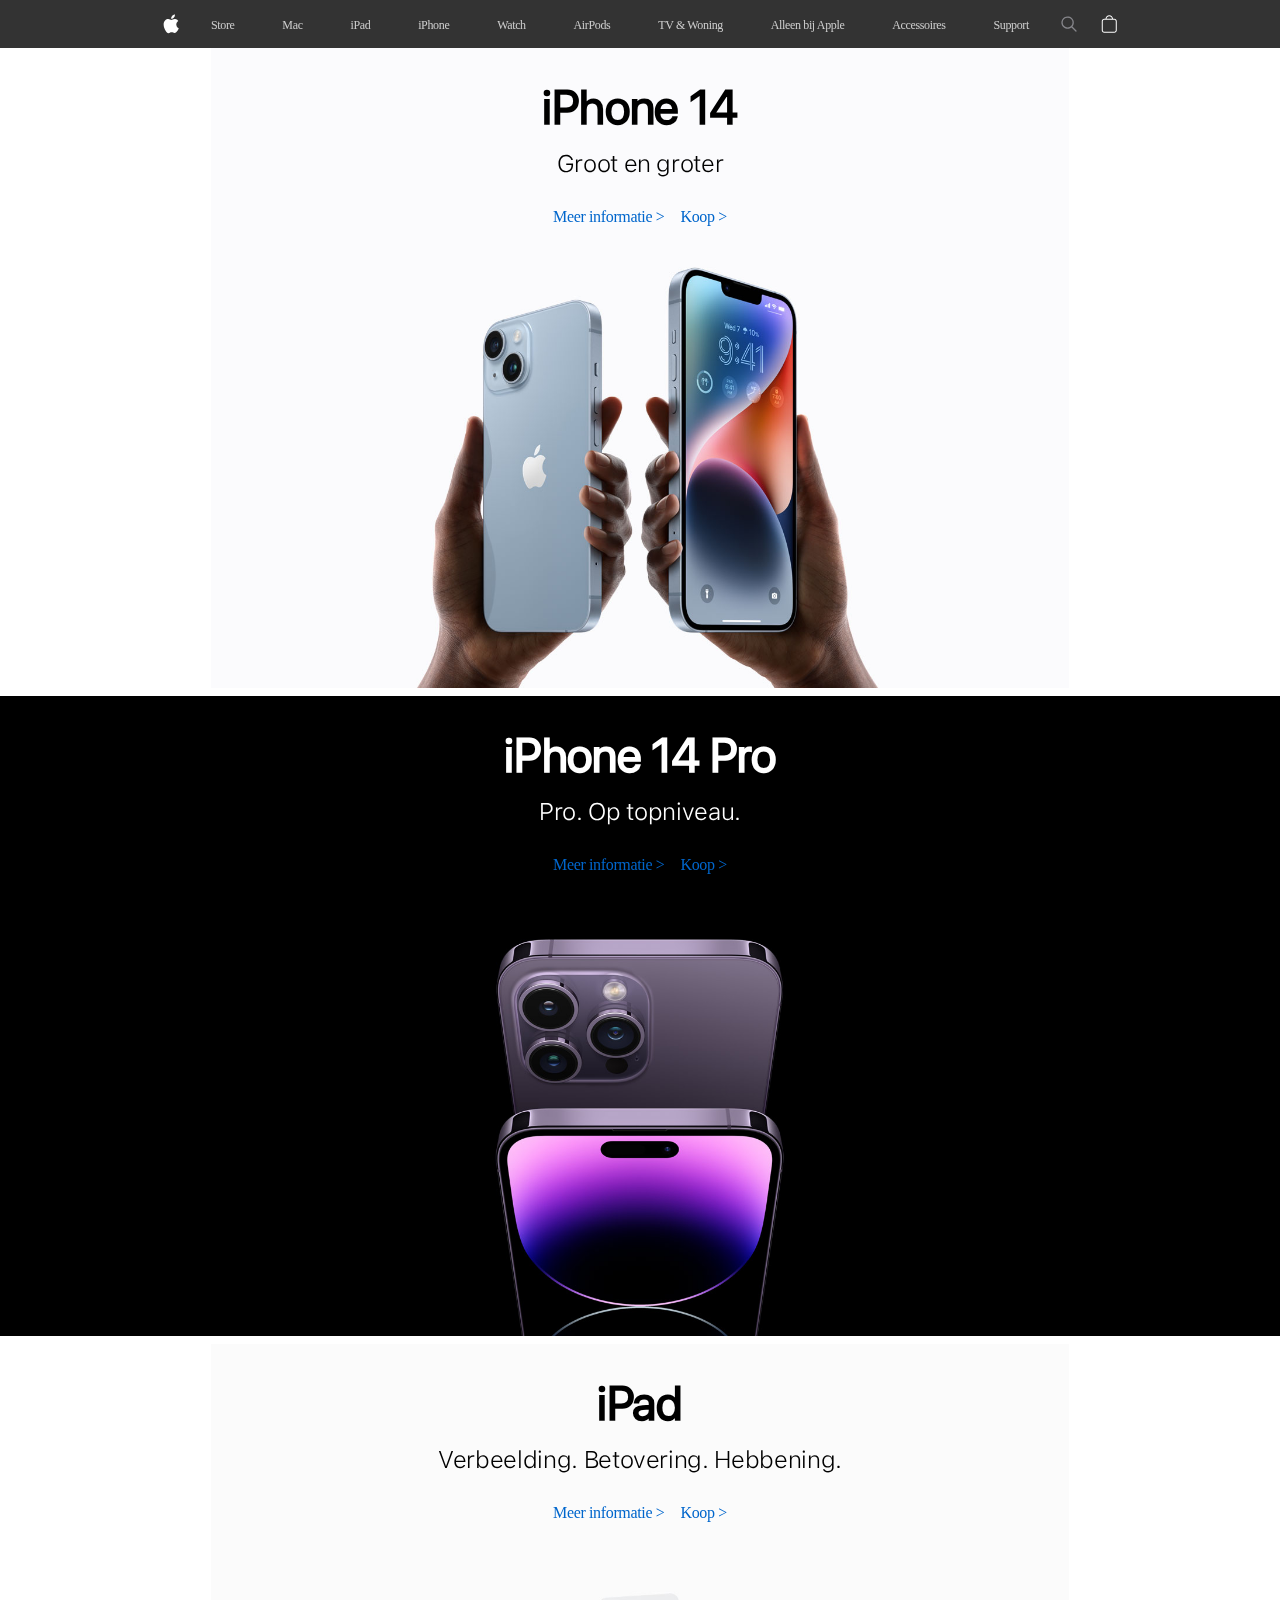
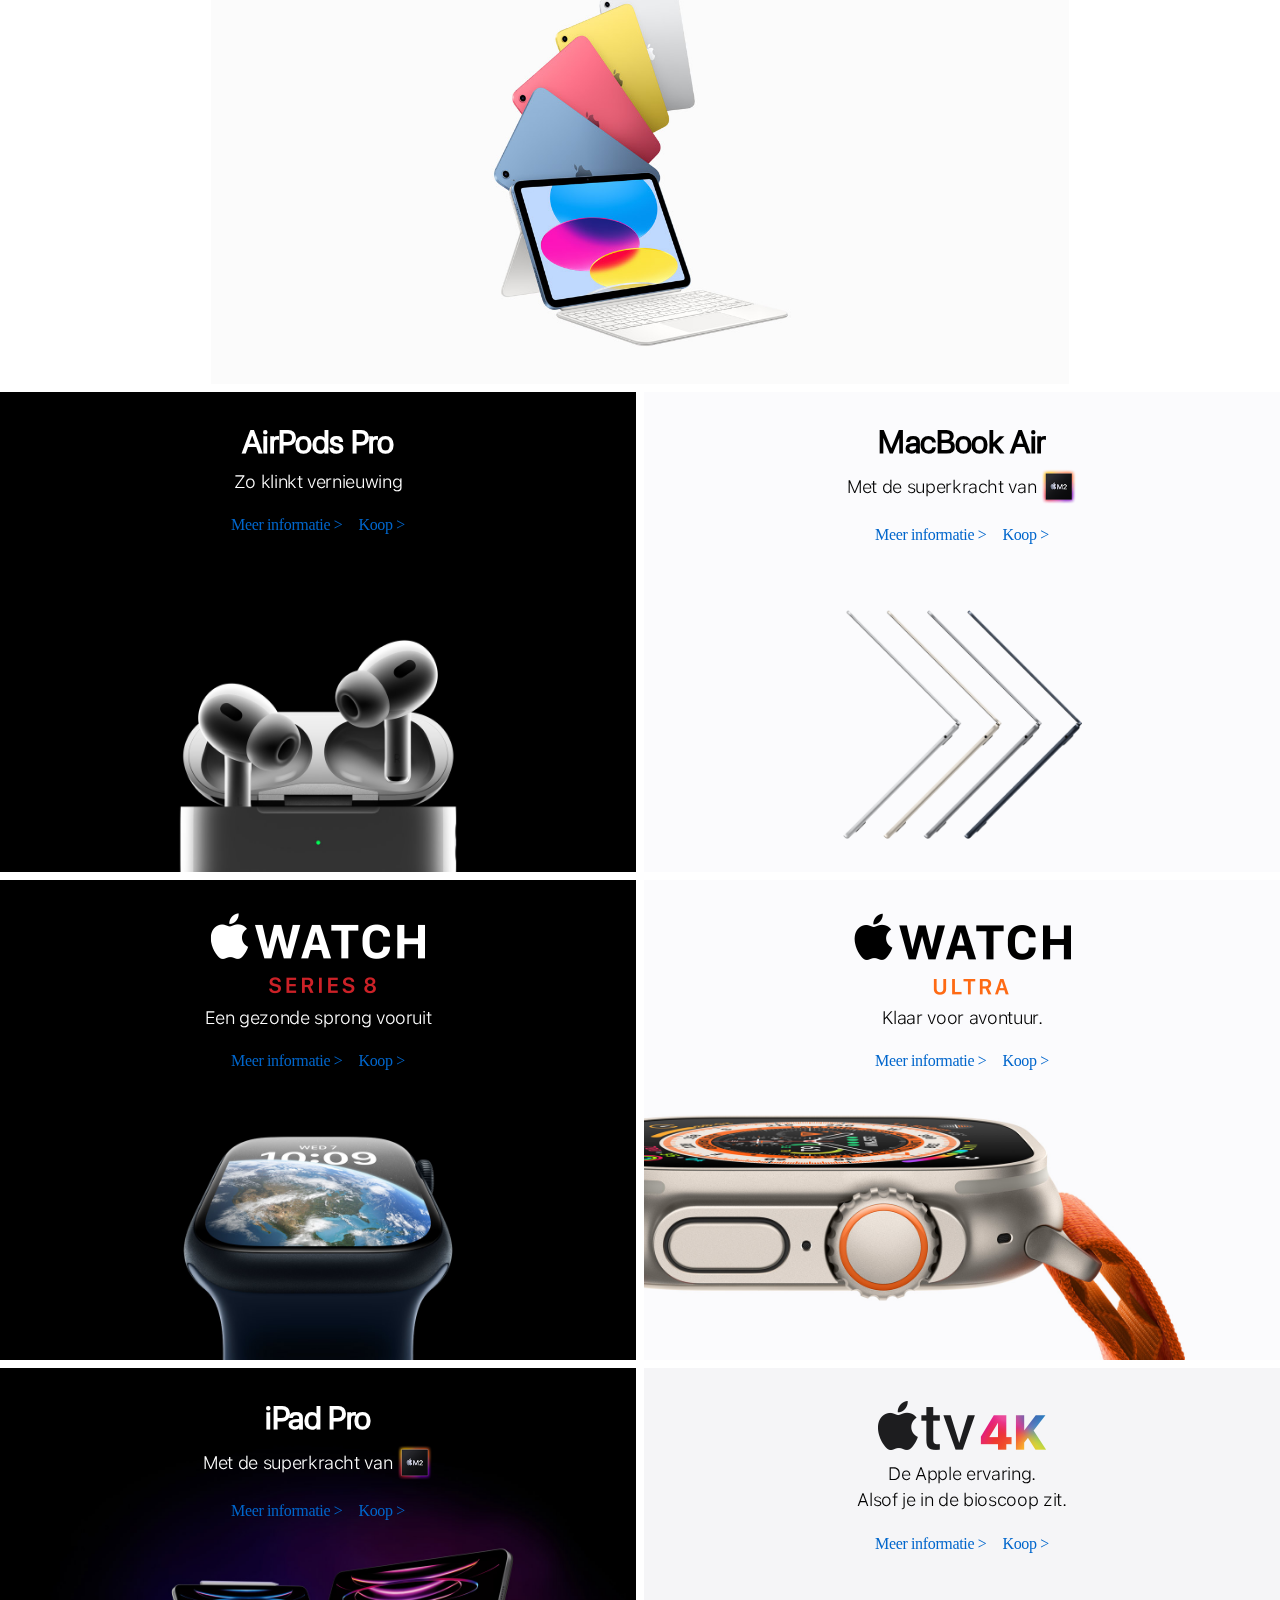
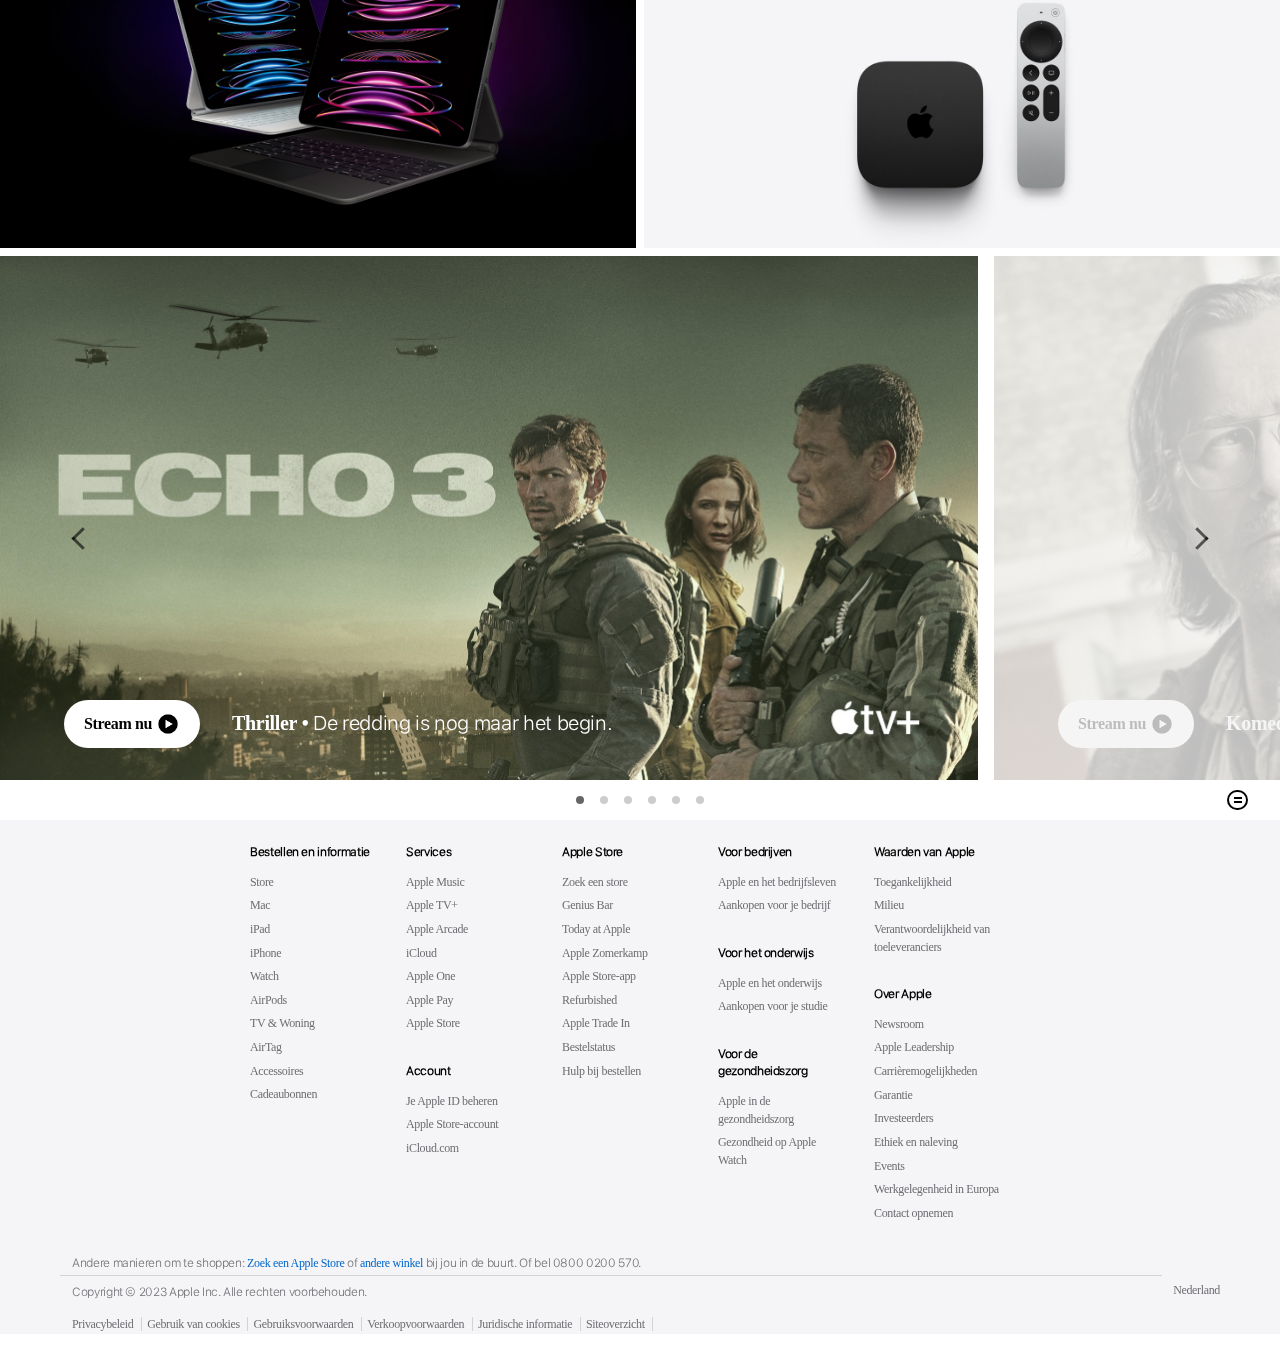
==== commit e541ee8a: "Add files via upload" ====
--- a/index.html
+++ b/index.html
@@ -5,10 +5,13 @@
 	<meta charset="UTF-8">
 	<meta name="author" content="Josette Derksen">
 	<meta name="viewport" content="width=device-width, initial-scale=1">
+
 	<title>Startpagina Apple</title>
 	
 	<link href="./styles/style.css" rel="stylesheet">
-	<link rel="stylesheet" href="./styles/home.css">
+	<link href="./styles/home.css" rel="stylesheet">
+
+	<link rel="icon" type="image/svg+xml" href="./images/mobile_homepage/icoon_applelogo.svg">
 
 </head>
 
@@ -61,8 +64,8 @@
 				<div>
 					<h2>iPhone 14</h2>
 					<p>Groot en groter</p>
-					<a href="">Meer informatie</a>
-					<a href="">Koop</a>
+					<a href="" aria-label="Meer info over de iPhone 14">Meer informatie</a>
+					<a href="" aria-label="Koop de iPhone 14">Koop</a>
 				</div>
 				<a href="" aria-label="iPhone 14">
 					<img src="./images/mobile_homepage/1_iphone14voor_achterkant.jpg" alt="iPhone 14 voor- en achterkant">
@@ -74,10 +77,10 @@
 				<div>
 					<h2>iPhone 14 Pro</h2>
 					<p>Pro. Op topniveau.</p>
-					<a href="">Meer informatie</a>
-				<a href="">Koop</a>
-				</div>
-				<a href="">
+					<a href="" aria-label="Meer info over de iPhone 14 pro">Meer informatie</a>
+				<a href="" aria-label="Koop iPhone de iPhone 14 pro">Koop</a>
+				</div>
+				<a href="" aria-label="iPhone 14 pro">
 					<img src="./images/mobile_homepage/5_iphone4groot.jpg" alt="iPhone 14">
 				</a>	
 			</section>
@@ -87,10 +90,10 @@
 				<div>
 					<h2>iPad</h2>
 					<p>Verbeelding. Betovering. Hebbening.</p>
-					<a href="">Meer informatie</a>
-					<a href="">Koop</a>
-				</div>
-				<a href="">
+					<a href="" aria-label="Meer info over de iPad">Meer informatie</a>
+					<a href="" aria-label="Koop de iPad">Koop</a>
+				</div>
+				<a href="" aria-label="iPad">
 					<img src="./images/mobile_homepage/2_5ipadskleuren.jpg" alt="iPads in verschillende kleuren, 1 met toetsenbord.">
 				</a>
 			</section>
@@ -103,7 +106,7 @@
 					<a href="" aria-label="meer info over de airpods pro">Meer informatie</a>
 					<a href="" aria-label="koop de airpods pro">Koop</a>
 				</div>
-				<a href="" aria-label="meer info over de airpods pro">
+				<a href="" aria-label="Airpods pro">
 					<img src="./images/mobile_homepage/6_airpods.jpg" alt="">
 				</a>
 			</section>
@@ -113,10 +116,10 @@
 				<div>
 					<h2>MacBook Air</h2>
 					<p>Met de superkracht van <img class="m2" src="./images/mobile_homepage/11_m2.png" alt="AppleM2"></p>
-					<a href="">Meer informatie</a>
-					<a href="">Koop</a>
-				</div>
-				<a href="">
+					<a href="" aria-label="meer info over de Macbook Air">Meer informatie</a>
+					<a href="" aria-label="Koop de Macbook Air">Koop</a>
+				</div>
+				<a href="" aria-label="MacBook Air">
 					<img src="./images/mobile_homepage/promo_macbookair.png" alt="macBook Air">
 				</a>
 			</section>
@@ -124,14 +127,14 @@
 			<!-- Watch series 8 -->
 			<section class="zwart product">
 				<div>
-					<h2>
+					<h2> watch series 8
 						<img src="./images/mobile_homepage/7_watchseries8.png" alt="Apple watch series 8">
 					</h2>
 					<p >Een gezonde sprong vooruit</p>
-					<a href="">Meer informatie</a>
-					<a href="">Koop</a>
-				</div>
-				<a href="">
+					<a href="" aria-label="Meer info over de Watch series 8">Meer informatie</a>
+					<a href="" aria-label="Koop de Watch series 8">Koop</a>
+				</div>
+				<a href="" aria-label="Watch series 8">
 					<img src="./images/mobile_homepage/8_applewatchgrootjpg.jpg" alt="AppleWatch">
 				</a>
 			</section>
@@ -139,14 +142,14 @@
 			<!-- Watch Ultra -->
 			<section class="wit product">
 				<div>
-					<h2>
+					<h2> watch Ultra
 						<img src="./images/mobile_homepage/9_watchultra.png" alt="Apple watch ultra">
 					</h2>
 					<p >Klaar voor avontuur.</p>
-					<a href="">Meer informatie</a>
-					<a href="">Koop</a>
-				</div>
-				<a href="">
+					<a href="" aria-label="Meer info over de Watch Ultra">Meer informatie</a>
+					<a href="" aria-label="Koop de Watch Ultra">Koop</a>
+				</div>
+				<a href="" aria-label="Watch Ultra">
 					<img src="./images/mobile_homepage/10_watchheelgroot.jpg" alt="AppleWatch">
 				</a>
 			</section>
@@ -156,10 +159,10 @@
 				<div>
 					<h2>iPad Pro</h2>
 					<p class="metm2">Met de superkracht van <img class="m2" src="./images/mobile_homepage/11_m2.png" alt="AppleM2"></p>
-					<a href="">Meer informatie</a>
-					<a href="">Koop</a>
-				</div>
-				<a href="">
+					<a href="" aria-label="Meer info over de iPad Pro">Meer informatie</a>
+					<a href="" aria-label="Koop de iPad Pro">Koop</a>
+				</div>
+				<a href="" aria-label="iPad Pro">
 					<img src="./images/mobile_homepage/12_ipad2x.jpg" alt="iPad Pro">
 				</a>
 			</section>
@@ -167,15 +170,15 @@
 			<!-- tv 4K -->
 			<section class="wit product">
 				<div>
-					<h2>
+					<h2> tv 4k
 						<img src="./images/mobile_homepage/13_tv4k.png" alt="Apple tv 4k">
 					</h2>
 					<p>De Apple ervaring.</p>
 				 	<p>Alsof je in de bioscoop zit.</p>
-					<a href="">Meer informatie</a>
-					<a href="">Koop</a>
-				</div>
-				<a href="">
+					<a href="" aria-label="Meer info over de tv 4k">Meer informatie</a>
+					<a href="" aria-label="Koop de tv 4k">Koop</a>
+				</div>
+				<a href="" aria-label="tv 4K">
 					<img src="./images/mobile_homepage/14_appleremote.jpg" alt="Apple Tv Remote">
 				</a>
 
--- a/styles/style.css
+++ b/styles/style.css
@@ -103,13 +103,14 @@
 }
 
 /* STATES - main Linkjes */
+    /* Hover */
 main a:hover {
     text-decoration: underline;
     text-decoration-thickness: 0.08em;
     text-underline-offset: 0.3em;
     text-decoration-color: var(--a-color);
 }
-
+    /* Focus */
 main a:focus{
     text-decoration: underline;
     text-decoration-thickness: 0.08em;
@@ -118,7 +119,7 @@
     font-weight: bold;
     outline-color: .1em var(--form-border-active);
 }
-
+    /* Active */
 main a:active {
     text-decoration: underline;
     text-decoration-thickness: 0.08em;
@@ -127,11 +128,12 @@
     color: var(--text-color);
     font-weight: bold;
 }
-
-main a:visited {
+    /* Visited */
+/* main a:visited {
+    color: var(--a-visited);
     text-decoration-thickness: 0.08em;
     text-underline-offset: 0.3em;
-}
+} */
 
 
 
--- a/styles/home.css
+++ b/styles/home.css
@@ -147,6 +147,12 @@
     object-position: center bottom;
 }
 
+section.product:nth-of-type(6) h2,
+section.product:nth-of-type(7) h2,
+section.product:nth-of-type(9) h2 {
+    font-size: 0;
+}
+
 
 /* MIN WITH 45EM */
 @media (min-width:45em) {
@@ -271,19 +277,18 @@
 }
 
 /* STATES - Bolletjes */
-    /* Hover */
 .caroCarrousel > nav a.current {
   background-color: var(--caroCarrouselBolletjeColorActive);
 }
-
+    /* Hover */
 .caroCarrousel > nav a:hover {
     background-color: var(--button-hover);
 }
-
+    /* Focus */
 .caroCarrousel > nav a:focus {
     box-shadow:0 0 0 .15em var(--button-active);
 }
-
+    /* Active */
 .caroCarrousel > nav a:active{   
     box-shadow:0 0 0 .15em var(--button-active);
 }
@@ -636,21 +641,22 @@
 }
 
 /* STATES - stream nu button */
+    /* Hover */
 .caroCarrousel div a:hover {
     text-decoration: none;
     background-color: var(--button-hover);
 }
-
+    /* Focus */
 .caroCarrousel div a:focus{
     text-decoration: none;
     background-color: var(--button-focus);
-    outline: none;
-}
-
+    box-shadow:inset 0 0 0 .15em var(--button-active);
+}
+    /* Active */
 .caroCarrousel div a:active {
     text-decoration: none;
-    background-color: var(--button-active);
-    font-weight: bold;
+    background-color: var(--button-hover);
+    box-shadow: inset 0 0 1em .2em var(--button-active);
 }
 
 
